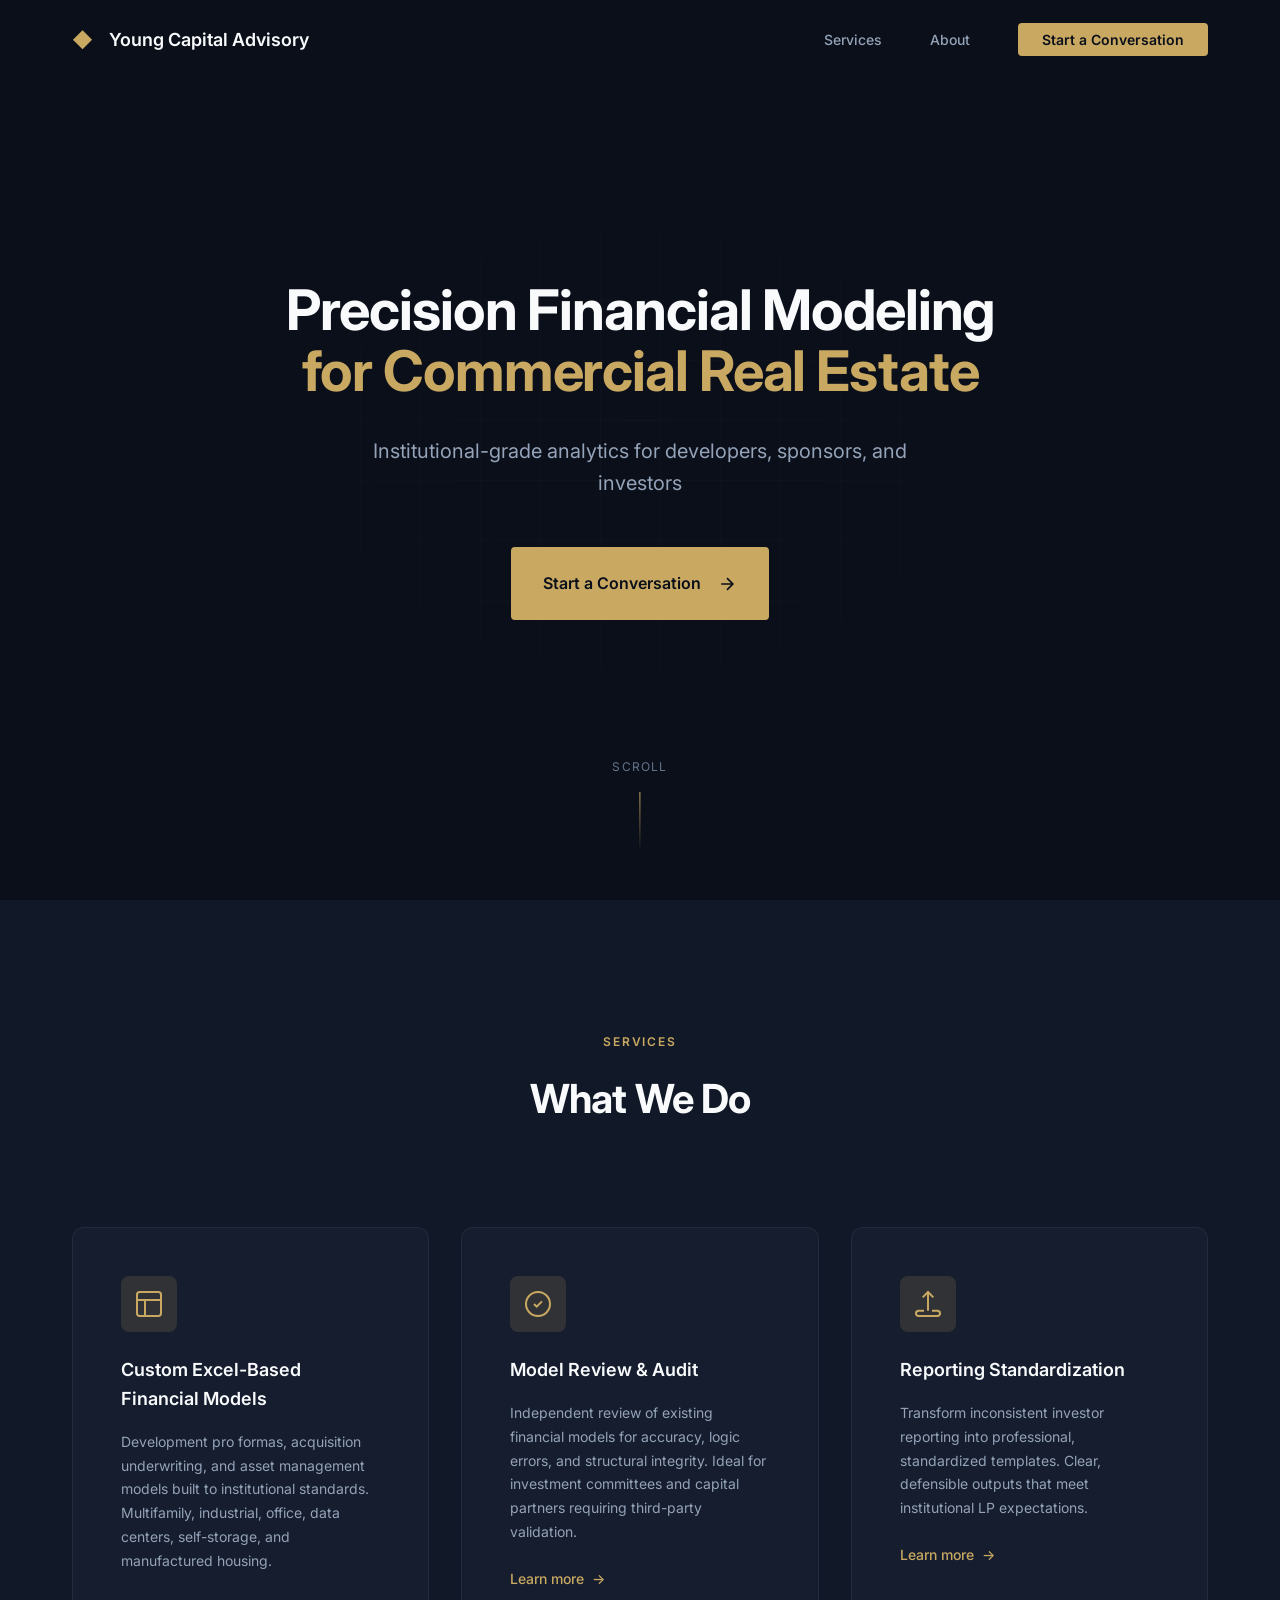
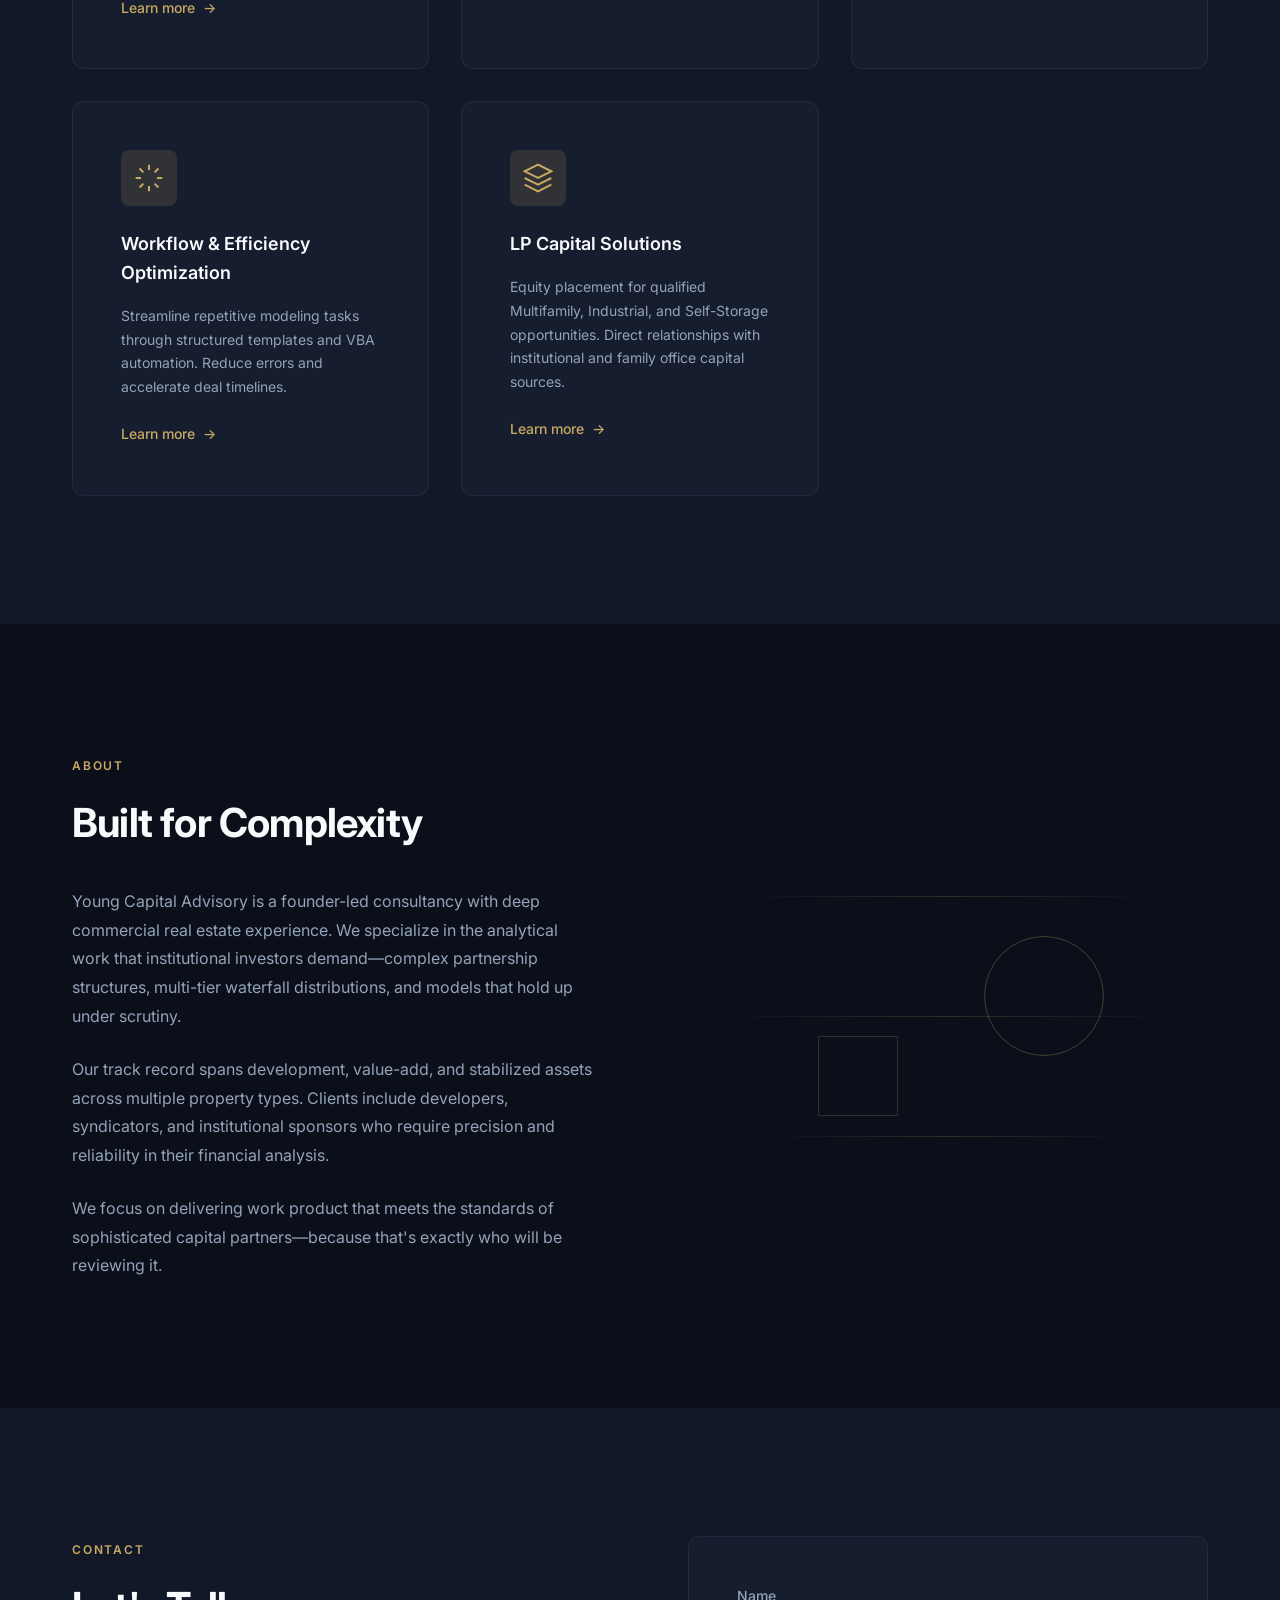
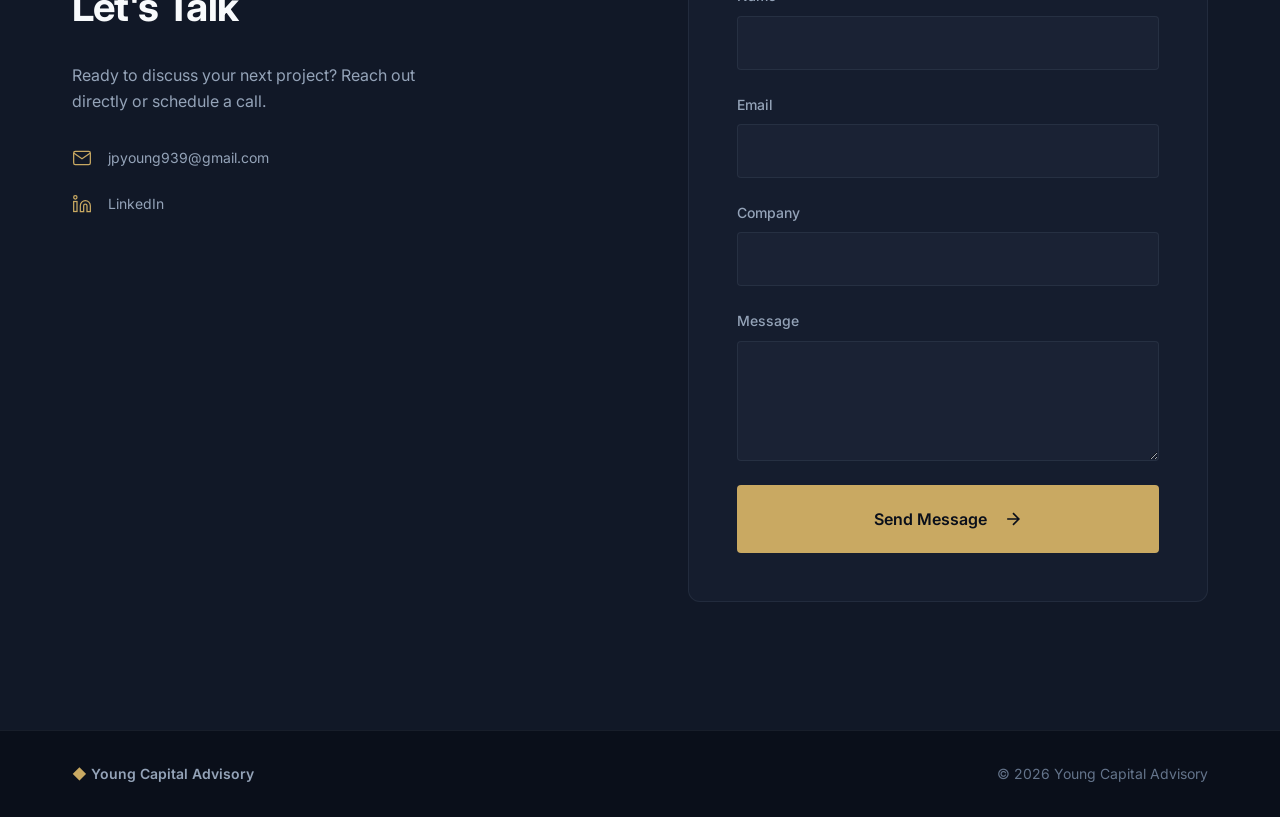
==== public/index.html @ 053e52e9 "Add clickable service modals with detailed content and diagrams - Make service cards clickable with " ====
<!DOCTYPE html>
<html lang="en">
<head>
    <meta charset="UTF-8">
    <meta name="viewport" content="width=device-width, initial-scale=1.0">
    <meta name="description" content="Young Capital Advisory provides institutional-grade financial modeling services for commercial real estate developers, sponsors, and investors.">
    <meta name="keywords" content="commercial real estate, financial modeling, CRE consulting, development pro forma, acquisition underwriting, waterfall modeling">
    <meta name="author" content="Young Capital Advisory">
    <meta name="robots" content="index, follow">

    <!-- Open Graph / Social Media -->
    <meta property="og:type" content="website">
    <meta property="og:url" content="https://young-capital-advisory.com/">
    <meta property="og:title" content="Young Capital Advisory | Precision Financial Modeling for Commercial Real Estate">
    <meta property="og:description" content="Institutional-grade analytics for developers, sponsors, and investors.">
    <meta property="og:image" content="https://young-capital-advisory.com/og-image.png">

    <!-- Twitter -->
    <meta name="twitter:card" content="summary_large_image">
    <meta name="twitter:title" content="Young Capital Advisory | Precision Financial Modeling for Commercial Real Estate">
    <meta name="twitter:description" content="Institutional-grade analytics for developers, sponsors, and investors.">

    <title>Young Capital Advisory | Precision Financial Modeling for Commercial Real Estate</title>

    <!-- Fonts -->
    <link rel="preconnect" href="https://fonts.googleapis.com">
    <link rel="preconnect" href="https://fonts.gstatic.com" crossorigin>
    <link href="https://fonts.googleapis.com/css2?family=Inter:wght@300;400;500;600;700&display=swap" rel="stylesheet">

    <!-- Favicon -->
    <link rel="icon" type="image/svg+xml" href="data:image/svg+xml,<svg xmlns='http://www.w3.org/2000/svg' viewBox='0 0 100 100'><text y='.9em' font-size='90'>◆</text></svg>">

    <link rel="stylesheet" href="css/styles.css">
</head>
<body>
    <!-- Navigation -->
    <nav class="nav" id="nav">
        <div class="nav-container">
            <a href="#" class="nav-logo">
                <span class="logo-icon">◆</span>
                <span class="logo-text">Young Capital Advisory</span>
            </a>
            <button class="nav-toggle" id="nav-toggle" aria-label="Toggle navigation">
                <span></span>
                <span></span>
                <span></span>
            </button>
            <ul class="nav-menu" id="nav-menu">
                <li><a href="#services" class="nav-link">Services</a></li>
                <li><a href="#about" class="nav-link">About</a></li>
                <li><a href="#contact" class="nav-link nav-cta">Start a Conversation</a></li>
            </ul>
        </div>
    </nav>

    <!-- Hero Section -->
    <header class="hero" id="hero">
        <div class="hero-bg">
            <div class="grid-pattern"></div>
        </div>
        <div class="hero-content">
            <h1 class="hero-title fade-in">
                Precision Financial Modeling<br>
                <span class="text-accent">for Commercial Real Estate</span>
            </h1>
            <p class="hero-subtitle fade-in fade-delay-1">
                Institutional-grade analytics for developers, sponsors, and investors
            </p>
            <a href="#contact" class="btn btn-primary fade-in fade-delay-2">
                Start a Conversation
                <svg class="btn-arrow" width="20" height="20" viewBox="0 0 24 24" fill="none" stroke="currentColor" stroke-width="2">
                    <path d="M5 12h14M12 5l7 7-7 7"/>
                </svg>
            </a>
        </div>
        <div class="hero-scroll">
            <span>Scroll</span>
            <div class="scroll-line"></div>
        </div>
    </header>

    <!-- Services Section -->
    <section class="services" id="services">
        <div class="container">
            <div class="section-header">
                <span class="section-label fade-in">Services</span>
                <h2 class="section-title fade-in">What We Do</h2>
            </div>
            <div class="services-grid">
                <!-- Service 1 -->
                <div class="service-card fade-in" data-modal="financial-models" role="button" tabindex="0">
                    <div class="service-icon">
                        <svg width="32" height="32" viewBox="0 0 24 24" fill="none" stroke="currentColor" stroke-width="1.5">
                            <rect x="3" y="3" width="18" height="18" rx="2"/>
                            <path d="M3 9h18"/>
                            <path d="M9 21V9"/>
                        </svg>
                    </div>
                    <h3 class="service-title">Custom Excel-Based Financial Models</h3>
                    <p class="service-desc">Development pro formas, acquisition underwriting, and asset management models built to institutional standards. Multifamily, industrial, office, data centers, self-storage, and manufactured housing.</p>
                    <span class="service-cta">Learn more <span class="arrow">→</span></span>
                </div>

                <!-- Service 2 -->
                <div class="service-card fade-in" data-modal="model-audit" role="button" tabindex="0">
                    <div class="service-icon">
                        <svg width="32" height="32" viewBox="0 0 24 24" fill="none" stroke="currentColor" stroke-width="1.5">
                            <path d="M9 12l2 2 4-4"/>
                            <path d="M21 12a9 9 0 11-18 0 9 9 0 0118 0z"/>
                        </svg>
                    </div>
                    <h3 class="service-title">Model Review & Audit</h3>
                    <p class="service-desc">Independent review of existing financial models for accuracy, logic errors, and structural integrity. Ideal for investment committees and capital partners requiring third-party validation.</p>
                    <span class="service-cta">Learn more <span class="arrow">→</span></span>
                </div>

                <!-- Service 3 -->
                <div class="service-card fade-in" data-modal="reporting" role="button" tabindex="0">
                    <div class="service-icon">
                        <svg width="32" height="32" viewBox="0 0 24 24" fill="none" stroke="currentColor" stroke-width="1.5">
                            <path d="M9 17H5a2 2 0 00-2 2v0a2 2 0 002 2h14a2 2 0 002-2v0a2 2 0 00-2-2h-4"/>
                            <path d="M12 17V3"/>
                            <path d="M8 7l4-4 4 4"/>
                        </svg>
                    </div>
                    <h3 class="service-title">Reporting Standardization</h3>
                    <p class="service-desc">Transform inconsistent investor reporting into professional, standardized templates. Clear, defensible outputs that meet institutional LP expectations.</p>
                    <span class="service-cta">Learn more <span class="arrow">→</span></span>
                </div>

                <!-- Service 4 -->
                <div class="service-card fade-in" data-modal="workflow" role="button" tabindex="0">
                    <div class="service-icon">
                        <svg width="32" height="32" viewBox="0 0 24 24" fill="none" stroke="currentColor" stroke-width="1.5">
                            <path d="M12 2v4"/>
                            <path d="M12 18v4"/>
                            <path d="M4.93 4.93l2.83 2.83"/>
                            <path d="M16.24 16.24l2.83 2.83"/>
                            <path d="M2 12h4"/>
                            <path d="M18 12h4"/>
                            <path d="M4.93 19.07l2.83-2.83"/>
                            <path d="M16.24 7.76l2.83-2.83"/>
                        </svg>
                    </div>
                    <h3 class="service-title">Workflow & Efficiency Optimization</h3>
                    <p class="service-desc">Streamline repetitive modeling tasks through structured templates and VBA automation. Reduce errors and accelerate deal timelines.</p>
                    <span class="service-cta">Learn more <span class="arrow">→</span></span>
                </div>

                <!-- Service 5 -->
                <div class="service-card fade-in" data-modal="capital" role="button" tabindex="0">
                    <div class="service-icon">
                        <svg width="32" height="32" viewBox="0 0 24 24" fill="none" stroke="currentColor" stroke-width="1.5">
                            <path d="M12 2L2 7l10 5 10-5-10-5z"/>
                            <path d="M2 17l10 5 10-5"/>
                            <path d="M2 12l10 5 10-5"/>
                        </svg>
                    </div>
                    <h3 class="service-title">LP Capital Solutions</h3>
                    <p class="service-desc">Equity placement for qualified Multifamily, Industrial, and Self-Storage opportunities. Direct relationships with institutional and family office capital sources.</p>
                    <span class="service-cta">Learn more <span class="arrow">→</span></span>
                </div>
            </div>
        </div>
    </section>

    <!-- About Section -->
    <section class="about" id="about">
        <div class="container">
            <div class="about-grid">
                <div class="about-content">
                    <span class="section-label fade-in">About</span>
                    <h2 class="section-title fade-in">Built for Complexity</h2>
                    <div class="about-text fade-in">
                        <p>Young Capital Advisory is a founder-led consultancy with deep commercial real estate experience. We specialize in the analytical work that institutional investors demand—complex partnership structures, multi-tier waterfall distributions, and models that hold up under scrutiny.</p>
                        <p>Our track record spans development, value-add, and stabilized assets across multiple property types. Clients include developers, syndicators, and institutional sponsors who require precision and reliability in their financial analysis.</p>
                        <p>We focus on delivering work product that meets the standards of sophisticated capital partners—because that's exactly who will be reviewing it.</p>
                    </div>
                </div>
                <div class="about-visual fade-in">
                    <div class="geometric-pattern">
                        <div class="geo-line"></div>
                        <div class="geo-line"></div>
                        <div class="geo-line"></div>
                        <div class="geo-circle"></div>
                        <div class="geo-square"></div>
                    </div>
                </div>
            </div>
        </div>
    </section>

    <!-- Contact Section -->
    <section class="contact" id="contact">
        <div class="container">
            <div class="contact-grid">
                <div class="contact-info">
                    <span class="section-label fade-in">Contact</span>
                    <h2 class="section-title fade-in">Let's Talk</h2>
                    <p class="contact-text fade-in">Ready to discuss your next project? Reach out directly or schedule a call.</p>
                    <div class="contact-details fade-in">
                        <a href="mailto:jpyoung939@gmail.com" class="contact-link">
                            <svg width="20" height="20" viewBox="0 0 24 24" fill="none" stroke="currentColor" stroke-width="1.5">
                                <rect x="2" y="4" width="20" height="16" rx="2"/>
                                <path d="M22 6l-10 7L2 6"/>
                            </svg>
                            jpyoung939@gmail.com
                        </a>
                        <a href="https://www.linkedin.com/in/john-paul-young-265390142" target="_blank" rel="noopener noreferrer" class="contact-link">
                            <svg width="20" height="20" viewBox="0 0 24 24" fill="none" stroke="currentColor" stroke-width="1.5">
                                <path d="M16 8a6 6 0 016 6v7h-4v-7a2 2 0 00-2-2 2 2 0 00-2 2v7h-4v-7a6 6 0 016-6z"/>
                                <rect x="2" y="9" width="4" height="12"/>
                                <circle cx="4" cy="4" r="2"/>
                            </svg>
                            LinkedIn
                        </a>
                    </div>
                </div>
                <div class="contact-form-wrapper fade-in">
                    <form class="contact-form" id="contact-form">
                        <div class="form-group">
                            <label for="name" class="form-label">Name</label>
                            <input type="text" id="name" name="name" class="form-input" required>
                        </div>
                        <div class="form-group">
                            <label for="email" class="form-label">Email</label>
                            <input type="email" id="email" name="email" class="form-input" required>
                        </div>
                        <div class="form-group">
                            <label for="company" class="form-label">Company</label>
                            <input type="text" id="company" name="company" class="form-input">
                        </div>
                        <div class="form-group">
                            <label for="message" class="form-label">Message</label>
                            <textarea id="message" name="message" class="form-input form-textarea" rows="4" required></textarea>
                        </div>
                        <button type="submit" class="btn btn-primary btn-full">
                            Send Message
                            <svg class="btn-arrow" width="20" height="20" viewBox="0 0 24 24" fill="none" stroke="currentColor" stroke-width="2">
                                <path d="M5 12h14M12 5l7 7-7 7"/>
                            </svg>
                        </button>
                    </form>
                </div>
            </div>
        </div>
    </section>

    <!-- Footer -->
    <footer class="footer">
        <div class="container">
            <div class="footer-content">
                <span class="footer-logo">◆ Young Capital Advisory</span>
                <span class="footer-copy">© 2026 Young Capital Advisory</span>
            </div>
        </div>
    </footer>

    <!-- Service Modals -->
    <div class="modal-overlay" id="modal-overlay">
        <!-- Financial Models Modal -->
        <div class="modal" id="modal-financial-models">
            <button class="modal-close" aria-label="Close modal">
                <svg width="24" height="24" viewBox="0 0 24 24" fill="none" stroke="currentColor" stroke-width="2">
                    <path d="M18 6L6 18M6 6l12 12"/>
                </svg>
            </button>
            <div class="modal-content">
                <div class="modal-header">
                    <div class="modal-icon">
                        <svg width="40" height="40" viewBox="0 0 24 24" fill="none" stroke="currentColor" stroke-width="1.5">
                            <rect x="3" y="3" width="18" height="18" rx="2"/>
                            <path d="M3 9h18"/>
                            <path d="M9 21V9"/>
                        </svg>
                    </div>
                    <h2 class="modal-title">Custom Excel-Based Financial Models</h2>
                </div>
                <div class="modal-body">
                    <p class="modal-intro">We build institutional-quality financial models tailored to your specific deal structure, asset type, and investor requirements. Every model is designed for clarity, auditability, and real-world usability.</p>

                    <div class="modal-diagram">
                        <svg viewBox="0 0 600 280" class="diagram-svg">
                            <!-- Model Structure Diagram -->
                            <defs>
                                <linearGradient id="goldGrad" x1="0%" y1="0%" x2="100%" y2="0%">
                                    <stop offset="0%" style="stop-color:#c9a962;stop-opacity:0.8"/>
                                    <stop offset="100%" style="stop-color:#dbb978;stop-opacity:0.8"/>
                                </linearGradient>
                            </defs>
                            <!-- Inputs Section -->
                            <rect x="20" y="20" width="160" height="240" rx="8" fill="rgba(201,169,98,0.1)" stroke="#c9a962" stroke-width="1"/>
                            <text x="100" y="50" text-anchor="middle" fill="#c9a962" font-size="14" font-weight="600">INPUTS</text>
                            <text x="100" y="80" text-anchor="middle" fill="#94a3b8" font-size="11">Acquisition Price</text>
                            <text x="100" y="100" text-anchor="middle" fill="#94a3b8" font-size="11">Rent Roll</text>
                            <text x="100" y="120" text-anchor="middle" fill="#94a3b8" font-size="11">Operating Expenses</text>
                            <text x="100" y="140" text-anchor="middle" fill="#94a3b8" font-size="11">Financing Terms</text>
                            <text x="100" y="160" text-anchor="middle" fill="#94a3b8" font-size="11">Growth Assumptions</text>
                            <text x="100" y="180" text-anchor="middle" fill="#94a3b8" font-size="11">Capital Expenditures</text>
                            <text x="100" y="200" text-anchor="middle" fill="#94a3b8" font-size="11">Hold Period</text>
                            <text x="100" y="220" text-anchor="middle" fill="#94a3b8" font-size="11">Exit Cap Rate</text>

                            <!-- Arrow 1 -->
                            <path d="M190 140 L210 140" stroke="#c9a962" stroke-width="2" fill="none"/>
                            <polygon points="210,136 220,140 210,144" fill="#c9a962"/>

                            <!-- Analysis Engine -->
                            <rect x="220" y="60" width="160" height="160" rx="8" fill="rgba(201,169,98,0.15)" stroke="#c9a962" stroke-width="2"/>
                            <text x="300" y="95" text-anchor="middle" fill="#c9a962" font-size="14" font-weight="600">ANALYSIS</text>
                            <text x="300" y="125" text-anchor="middle" fill="#94a3b8" font-size="11">Cash Flow Projections</text>
                            <text x="300" y="145" text-anchor="middle" fill="#94a3b8" font-size="11">Debt Service Coverage</text>
                            <text x="300" y="165" text-anchor="middle" fill="#94a3b8" font-size="11">Waterfall Distribution</text>
                            <text x="300" y="185" text-anchor="middle" fill="#94a3b8" font-size="11">Sensitivity Analysis</text>

                            <!-- Arrow 2 -->
                            <path d="M390 140 L410 140" stroke="#c9a962" stroke-width="2" fill="none"/>
                            <polygon points="410,136 420,140 410,144" fill="#c9a962"/>

                            <!-- Outputs Section -->
                            <rect x="420" y="20" width="160" height="240" rx="8" fill="rgba(201,169,98,0.1)" stroke="#c9a962" stroke-width="1"/>
                            <text x="500" y="50" text-anchor="middle" fill="#c9a962" font-size="14" font-weight="600">OUTPUTS</text>
                            <text x="500" y="80" text-anchor="middle" fill="#94a3b8" font-size="11">Investor Returns (IRR)</text>
                            <text x="500" y="100" text-anchor="middle" fill="#94a3b8" font-size="11">Equity Multiple</text>
                            <text x="500" y="120" text-anchor="middle" fill="#94a3b8" font-size="11">Cash-on-Cash</text>
                            <text x="500" y="140" text-anchor="middle" fill="#94a3b8" font-size="11">GP Promote Schedule</text>
                            <text x="500" y="160" text-anchor="middle" fill="#94a3b8" font-size="11">LP Distributions</text>
                            <text x="500" y="180" text-anchor="middle" fill="#94a3b8" font-size="11">Exit Proceeds</text>
                            <text x="500" y="200" text-anchor="middle" fill="#94a3b8" font-size="11">Key Metrics Dashboard</text>
                            <text x="500" y="220" text-anchor="middle" fill="#94a3b8" font-size="11">Investor Reports</text>
                        </svg>
                    </div>

                    <h3 class="modal-subtitle">Asset Types We Model</h3>
                    <ul class="modal-list">
                        <li>Multifamily (garden, mid-rise, high-rise)</li>
                        <li>Industrial & Logistics</li>
                        <li>Office (traditional & flex)</li>
                        <li>Data Centers</li>
                        <li>Self-Storage</li>
                        <li>Manufactured Housing Communities</li>
                    </ul>

                    <h3 class="modal-subtitle">Model Types</h3>
                    <div class="modal-features">
                        <div class="feature-item">
                            <span class="feature-label">Development Pro Forma</span>
                            <span class="feature-desc">Ground-up construction with draw schedules, cost tracking, and lease-up projections</span>
                        </div>
                        <div class="feature-item">
                            <span class="feature-label">Acquisition Underwriting</span>
                            <span class="feature-desc">Value-add and stabilized acquisitions with detailed renovation budgets and return scenarios</span>
                        </div>
                        <div class="feature-item">
                            <span class="feature-label">Asset Management</span>
                            <span class="feature-desc">Ongoing portfolio tracking with actual vs. budget variance analysis</span>
                        </div>
                        <div class="feature-item">
                            <span class="feature-label">Fund Models</span>
                            <span class="feature-desc">Multi-asset fund structures with capital call schedules and aggregated returns</span>
                        </div>
                    </div>
                </div>
            </div>
        </div>

        <!-- Model Audit Modal -->
        <div class="modal" id="modal-model-audit">
            <button class="modal-close" aria-label="Close modal">
                <svg width="24" height="24" viewBox="0 0 24 24" fill="none" stroke="currentColor" stroke-width="2">
                    <path d="M18 6L6 18M6 6l12 12"/>
                </svg>
            </button>
            <div class="modal-content">
                <div class="modal-header">
                    <div class="modal-icon">
                        <svg width="40" height="40" viewBox="0 0 24 24" fill="none" stroke="currentColor" stroke-width="1.5">
                            <path d="M9 12l2 2 4-4"/>
                            <path d="M21 12a9 9 0 11-18 0 9 9 0 0118 0z"/>
                        </svg>
                    </div>
                    <h2 class="modal-title">Model Review & Audit</h2>
                </div>
                <div class="modal-body">
                    <p class="modal-intro">Independent third-party validation of financial models for investment committees, capital partners, and due diligence processes. We identify errors before they become costly mistakes.</p>

                    <div class="modal-diagram">
                        <svg viewBox="0 0 600 200" class="diagram-svg">
                            <!-- Audit Process Flow -->
                            <rect x="20" y="70" width="100" height="60" rx="6" fill="rgba(201,169,98,0.15)" stroke="#c9a962"/>
                            <text x="70" y="95" text-anchor="middle" fill="#c9a962" font-size="11" font-weight="600">RECEIVE</text>
                            <text x="70" y="112" text-anchor="middle" fill="#94a3b8" font-size="10">Model Files</text>

                            <path d="M130 100 L155 100" stroke="#c9a962" stroke-width="2"/>
                            <polygon points="155,96 165,100 155,104" fill="#c9a962"/>

                            <rect x="170" y="70" width="100" height="60" rx="6" fill="rgba(201,169,98,0.15)" stroke="#c9a962"/>
                            <text x="220" y="95" text-anchor="middle" fill="#c9a962" font-size="11" font-weight="600">ANALYZE</text>
                            <text x="220" y="112" text-anchor="middle" fill="#94a3b8" font-size="10">Structure & Logic</text>

                            <path d="M280 100 L305 100" stroke="#c9a962" stroke-width="2"/>
                            <polygon points="305,96 315,100 305,104" fill="#c9a962"/>

                            <rect x="320" y="70" width="100" height="60" rx="6" fill="rgba(201,169,98,0.15)" stroke="#c9a962"/>
                            <text x="370" y="95" text-anchor="middle" fill="#c9a962" font-size="11" font-weight="600">TEST</text>
                            <text x="370" y="112" text-anchor="middle" fill="#94a3b8" font-size="10">Formulas & Calcs</text>

                            <path d="M430 100 L455 100" stroke="#c9a962" stroke-width="2"/>
                            <polygon points="455,96 465,100 455,104" fill="#c9a962"/>

                            <rect x="470" y="70" width="110" height="60" rx="6" fill="rgba(201,169,98,0.2)" stroke="#c9a962" stroke-width="2"/>
                            <text x="525" y="95" text-anchor="middle" fill="#c9a962" font-size="11" font-weight="600">DELIVER</text>
                            <text x="525" y="112" text-anchor="middle" fill="#94a3b8" font-size="10">Audit Report</text>

                            <!-- Check marks below -->
                            <g transform="translate(70, 155)">
                                <circle cx="0" cy="0" r="12" fill="rgba(34,197,94,0.2)" stroke="#22c55e"/>
                                <path d="M-5 0 L-2 3 L5 -4" stroke="#22c55e" stroke-width="2" fill="none"/>
                            </g>
                            <text x="70" y="185" text-anchor="middle" fill="#94a3b8" font-size="9">Scoping</text>

                            <g transform="translate(220, 155)">
                                <circle cx="0" cy="0" r="12" fill="rgba(34,197,94,0.2)" stroke="#22c55e"/>
                                <path d="M-5 0 L-2 3 L5 -4" stroke="#22c55e" stroke-width="2" fill="none"/>
                            </g>
                            <text x="220" y="185" text-anchor="middle" fill="#94a3b8" font-size="9">Review</text>

                            <g transform="translate(370, 155)">
                                <circle cx="0" cy="0" r="12" fill="rgba(34,197,94,0.2)" stroke="#22c55e"/>
                                <path d="M-5 0 L-2 3 L5 -4" stroke="#22c55e" stroke-width="2" fill="none"/>
                            </g>
                            <text x="370" y="185" text-anchor="middle" fill="#94a3b8" font-size="9">Validation</text>

                            <g transform="translate(525, 155)">
                                <circle cx="0" cy="0" r="12" fill="rgba(34,197,94,0.2)" stroke="#22c55e"/>
                                <path d="M-5 0 L-2 3 L5 -4" stroke="#22c55e" stroke-width="2" fill="none"/>
                            </g>
                            <text x="525" y="185" text-anchor="middle" fill="#94a3b8" font-size="9">Sign-off</text>
                        </svg>
                    </div>

                    <h3 class="modal-subtitle">What We Check</h3>
                    <ul class="modal-list">
                        <li>Formula accuracy and circular reference detection</li>
                        <li>Cash flow timing and discounting methodology</li>
                        <li>Waterfall logic and promote calculations</li>
                        <li>Debt sizing and covenant compliance</li>
                        <li>Tax calculations and depreciation schedules</li>
                        <li>Sensitivity and scenario consistency</li>
                    </ul>

                    <h3 class="modal-subtitle">Deliverables</h3>
                    <div class="modal-features">
                        <div class="feature-item">
                            <span class="feature-label">Audit Report</span>
                            <span class="feature-desc">Detailed findings document with severity ratings and recommended fixes</span>
                        </div>
                        <div class="feature-item">
                            <span class="feature-label">Error Log</span>
                            <span class="feature-desc">Itemized list of issues with cell references and correction guidance</span>
                        </div>
                        <div class="feature-item">
                            <span class="feature-label">Sign-off Letter</span>
                            <span class="feature-desc">Professional attestation suitable for investment committee presentation</span>
                        </div>
                    </div>
                </div>
            </div>
        </div>

        <!-- Reporting Modal -->
        <div class="modal" id="modal-reporting">
            <button class="modal-close" aria-label="Close modal">
                <svg width="24" height="24" viewBox="0 0 24 24" fill="none" stroke="currentColor" stroke-width="2">
                    <path d="M18 6L6 18M6 6l12 12"/>
                </svg>
            </button>
            <div class="modal-content">
                <div class="modal-header">
                    <div class="modal-icon">
                        <svg width="40" height="40" viewBox="0 0 24 24" fill="none" stroke="currentColor" stroke-width="1.5">
                            <path d="M9 17H5a2 2 0 00-2 2v0a2 2 0 002 2h14a2 2 0 002-2v0a2 2 0 00-2-2h-4"/>
                            <path d="M12 17V3"/>
                            <path d="M8 7l4-4 4 4"/>
                        </svg>
                    </div>
                    <h2 class="modal-title">Reporting Standardization</h2>
                </div>
                <div class="modal-body">
                    <p class="modal-intro">Transform inconsistent, ad-hoc investor communications into professional reporting packages that meet institutional LP expectations and build long-term credibility.</p>

                    <div class="modal-diagram">
                        <svg viewBox="0 0 600 220" class="diagram-svg">
                            <!-- Before/After comparison -->
                            <!-- Before -->
                            <rect x="20" y="20" width="250" height="180" rx="8" fill="rgba(239,68,68,0.08)" stroke="rgba(239,68,68,0.3)"/>
                            <text x="145" y="50" text-anchor="middle" fill="#ef4444" font-size="13" font-weight="600">BEFORE</text>
                            <line x1="40" y1="70" x2="250" y2="70" stroke="rgba(239,68,68,0.2)"/>
                            <text x="145" y="95" text-anchor="middle" fill="#94a3b8" font-size="11">Inconsistent formats</text>
                            <text x="145" y="115" text-anchor="middle" fill="#94a3b8" font-size="11">Missing metrics</text>
                            <text x="145" y="135" text-anchor="middle" fill="#94a3b8" font-size="11">Manual data entry</text>
                            <text x="145" y="155" text-anchor="middle" fill="#94a3b8" font-size="11">Delayed delivery</text>
                            <text x="145" y="175" text-anchor="middle" fill="#94a3b8" font-size="11">LP confusion</text>

                            <!-- Arrow -->
                            <path d="M285 110 L315 110" stroke="#c9a962" stroke-width="3"/>
                            <polygon points="315,104 330,110 315,116" fill="#c9a962"/>

                            <!-- After -->
                            <rect x="330" y="20" width="250" height="180" rx="8" fill="rgba(34,197,94,0.08)" stroke="rgba(34,197,94,0.3)"/>
                            <text x="455" y="50" text-anchor="middle" fill="#22c55e" font-size="13" font-weight="600">AFTER</text>
                            <line x1="350" y1="70" x2="560" y2="70" stroke="rgba(34,197,94,0.2)"/>
                            <text x="455" y="95" text-anchor="middle" fill="#94a3b8" font-size="11">Branded templates</text>
                            <text x="455" y="115" text-anchor="middle" fill="#94a3b8" font-size="11">Complete KPI dashboards</text>
                            <text x="455" y="135" text-anchor="middle" fill="#94a3b8" font-size="11">Automated data flows</text>
                            <text x="455" y="155" text-anchor="middle" fill="#94a3b8" font-size="11">On-time every quarter</text>
                            <text x="455" y="175" text-anchor="middle" fill="#94a3b8" font-size="11">Institutional credibility</text>
                        </svg>
                    </div>

                    <h3 class="modal-subtitle">Report Types</h3>
                    <div class="modal-features">
                        <div class="feature-item">
                            <span class="feature-label">Quarterly Investor Updates</span>
                            <span class="feature-desc">Property performance, capital account statements, and market commentary</span>
                        </div>
                        <div class="feature-item">
                            <span class="feature-label">Distribution Notices</span>
                            <span class="feature-desc">Waterfall calculations with supporting documentation</span>
                        </div>
                        <div class="feature-item">
                            <span class="feature-label">Annual Reports</span>
                            <span class="feature-desc">Comprehensive year-end packages with audited financials integration</span>
                        </div>
                        <div class="feature-item">
                            <span class="feature-label">Capital Call Memos</span>
                            <span class="feature-desc">Clear documentation of funding requirements and use of proceeds</span>
                        </div>
                    </div>
                </div>
            </div>
        </div>

        <!-- Workflow Modal -->
        <div class="modal" id="modal-workflow">
            <button class="modal-close" aria-label="Close modal">
                <svg width="24" height="24" viewBox="0 0 24 24" fill="none" stroke="currentColor" stroke-width="2">
                    <path d="M18 6L6 18M6 6l12 12"/>
                </svg>
            </button>
            <div class="modal-content">
                <div class="modal-header">
                    <div class="modal-icon">
                        <svg width="40" height="40" viewBox="0 0 24 24" fill="none" stroke="currentColor" stroke-width="1.5">
                            <path d="M12 2v4"/>
                            <path d="M12 18v4"/>
                            <path d="M4.93 4.93l2.83 2.83"/>
                            <path d="M16.24 16.24l2.83 2.83"/>
                            <path d="M2 12h4"/>
                            <path d="M18 12h4"/>
                            <path d="M4.93 19.07l2.83-2.83"/>
                            <path d="M16.24 7.76l2.83-2.83"/>
                        </svg>
                    </div>
                    <h2 class="modal-title">Workflow & Efficiency Optimization</h2>
                </div>
                <div class="modal-body">
                    <p class="modal-intro">Eliminate repetitive manual work through structured templates and custom VBA automation. Reduce errors, accelerate timelines, and free your team to focus on analysis rather than data entry.</p>

                    <div class="modal-diagram">
                        <svg viewBox="0 0 600 200" class="diagram-svg">
                            <!-- Time savings visualization -->
                            <text x="300" y="30" text-anchor="middle" fill="#c9a962" font-size="14" font-weight="600">TIME SAVINGS EXAMPLE</text>

                            <!-- Manual bar -->
                            <text x="80" y="75" text-anchor="end" fill="#94a3b8" font-size="12">Manual Process</text>
                            <rect x="100" y="60" width="400" height="30" rx="4" fill="rgba(239,68,68,0.2)" stroke="rgba(239,68,68,0.4)"/>
                            <text x="300" y="80" text-anchor="middle" fill="#ef4444" font-size="11">8+ hours per deal</text>

                            <!-- Automated bar -->
                            <text x="80" y="135" text-anchor="end" fill="#94a3b8" font-size="12">Automated</text>
                            <rect x="100" y="120" width="100" height="30" rx="4" fill="rgba(34,197,94,0.2)" stroke="rgba(34,197,94,0.4)"/>
                            <text x="150" y="140" text-anchor="middle" fill="#22c55e" font-size="11">2 hours</text>

                            <!-- Savings callout -->
                            <rect x="420" y="110" width="160" height="50" rx="8" fill="rgba(201,169,98,0.15)" stroke="#c9a962"/>
                            <text x="500" y="135" text-anchor="middle" fill="#c9a962" font-size="16" font-weight="700">75% Time Saved</text>
                            <text x="500" y="152" text-anchor="middle" fill="#94a3b8" font-size="10">Per underwriting cycle</text>

                            <!-- Arrow -->
                            <path d="M210 135 L400 135" stroke="#c9a962" stroke-width="1" stroke-dasharray="5,5"/>
                            <polygon points="400,131 415,135 400,139" fill="#c9a962"/>
                        </svg>
                    </div>

                    <h3 class="modal-subtitle">Automation Solutions</h3>
                    <div class="modal-features">
                        <div class="feature-item">
                            <span class="feature-label">Data Import Macros</span>
                            <span class="feature-desc">Pull rent rolls, T-12s, and market data directly into your models</span>
                        </div>
                        <div class="feature-item">
                            <span class="feature-label">Report Generation</span>
                            <span class="feature-desc">One-click creation of investor-ready PDFs and presentations</span>
                        </div>
                        <div class="feature-item">
                            <span class="feature-label">Sensitivity Runners</span>
                            <span class="feature-desc">Automated scenario analysis across multiple variables</span>
                        </div>
                        <div class="feature-item">
                            <span class="feature-label">Data Validation</span>
                            <span class="feature-desc">Built-in error checking and input quality controls</span>
                        </div>
                    </div>

                    <h3 class="modal-subtitle">Template Library</h3>
                    <ul class="modal-list">
                        <li>Standardized underwriting templates by asset class</li>
                        <li>Due diligence checklists and trackers</li>
                        <li>Investment committee memo formats</li>
                        <li>Portfolio dashboards and KPI trackers</li>
                    </ul>
                </div>
            </div>
        </div>

        <!-- Capital Solutions Modal -->
        <div class="modal" id="modal-capital">
            <button class="modal-close" aria-label="Close modal">
                <svg width="24" height="24" viewBox="0 0 24 24" fill="none" stroke="currentColor" stroke-width="2">
                    <path d="M18 6L6 18M6 6l12 12"/>
                </svg>
            </button>
            <div class="modal-content">
                <div class="modal-header">
                    <div class="modal-icon">
                        <svg width="40" height="40" viewBox="0 0 24 24" fill="none" stroke="currentColor" stroke-width="1.5">
                            <path d="M12 2L2 7l10 5 10-5-10-5z"/>
                            <path d="M2 17l10 5 10-5"/>
                            <path d="M2 12l10 5 10-5"/>
                        </svg>
                    </div>
                    <h2 class="modal-title">LP Capital Solutions</h2>
                </div>
                <div class="modal-body">
                    <p class="modal-intro">Equity placement services for qualified sponsors with institutional-quality opportunities. We connect developers and operators with family offices and institutional capital sources seeking direct CRE exposure.</p>

                    <div class="modal-diagram">
                        <svg viewBox="0 0 600 220" class="diagram-svg">
                            <!-- Capital flow diagram -->
                            <!-- LP Side -->
                            <rect x="20" y="60" width="140" height="100" rx="8" fill="rgba(201,169,98,0.1)" stroke="#c9a962"/>
                            <text x="90" y="95" text-anchor="middle" fill="#c9a962" font-size="12" font-weight="600">LP CAPITAL</text>
                            <text x="90" y="115" text-anchor="middle" fill="#94a3b8" font-size="10">Family Offices</text>
                            <text x="90" y="130" text-anchor="middle" fill="#94a3b8" font-size="10">Institutions</text>
                            <text x="90" y="145" text-anchor="middle" fill="#94a3b8" font-size="10">HNW Investors</text>

                            <!-- Arrow to YCA -->
                            <path d="M170 110 L220 110" stroke="#c9a962" stroke-width="2"/>
                            <polygon points="220,106 230,110 220,114" fill="#c9a962"/>

                            <!-- YCA in middle -->
                            <rect x="230" y="40" width="140" height="140" rx="8" fill="rgba(201,169,98,0.2)" stroke="#c9a962" stroke-width="2"/>
                            <text x="300" y="80" text-anchor="middle" fill="#c9a962" font-size="11" font-weight="600">YOUNG CAPITAL</text>
                            <text x="300" y="95" text-anchor="middle" fill="#c9a962" font-size="11" font-weight="600">ADVISORY</text>
                            <line x1="250" y1="105" x2="350" y2="105" stroke="rgba(201,169,98,0.3)"/>
                            <text x="300" y="125" text-anchor="middle" fill="#94a3b8" font-size="10">Deal Sourcing</text>
                            <text x="300" y="140" text-anchor="middle" fill="#94a3b8" font-size="10">Due Diligence</text>
                            <text x="300" y="155" text-anchor="middle" fill="#94a3b8" font-size="10">Structuring</text>
                            <text x="300" y="170" text-anchor="middle" fill="#94a3b8" font-size="10">Placement</text>

                            <!-- Arrow to Sponsors -->
                            <path d="M380 110 L430 110" stroke="#c9a962" stroke-width="2"/>
                            <polygon points="430,106 440,110 430,114" fill="#c9a962"/>

                            <!-- Sponsor Side -->
                            <rect x="440" y="60" width="140" height="100" rx="8" fill="rgba(201,169,98,0.1)" stroke="#c9a962"/>
                            <text x="510" y="95" text-anchor="middle" fill="#c9a962" font-size="12" font-weight="600">SPONSORS</text>
                            <text x="510" y="115" text-anchor="middle" fill="#94a3b8" font-size="10">Developers</text>
                            <text x="510" y="130" text-anchor="middle" fill="#94a3b8" font-size="10">Operators</text>
                            <text x="510" y="145" text-anchor="middle" fill="#94a3b8" font-size="10">Syndicators</text>
                        </svg>
                    </div>

                    <h3 class="modal-subtitle">Target Asset Classes</h3>
                    <ul class="modal-list">
                        <li>Multifamily — Value-add and ground-up development</li>
                        <li>Industrial — Last-mile logistics and warehouse</li>
                        <li>Self-Storage — Acquisitions and conversions</li>
                    </ul>

                    <h3 class="modal-subtitle">Equity Check Sizes</h3>
                    <div class="modal-features">
                        <div class="feature-item">
                            <span class="feature-label">$2M - $15M</span>
                            <span class="feature-desc">Single-asset transactions with experienced sponsors</span>
                        </div>
                        <div class="feature-item">
                            <span class="feature-label">$15M - $50M+</span>
                            <span class="feature-desc">Portfolio and programmatic JV opportunities</span>
                        </div>
                    </div>

                    <h3 class="modal-subtitle">What We Look For</h3>
                    <ul class="modal-list">
                        <li>Sponsors with verifiable track records</li>
                        <li>Institutional-quality underwriting and documentation</li>
                        <li>Clear value creation thesis</li>
                        <li>Aligned GP/LP structures</li>
                    </ul>
                </div>
            </div>
        </div>
    </div>

    <script src="js/script.js"></script>
</body>
</html>
---- public/css/styles.css ----
/* ==========================================================================
   Young Capital Advisory - Styles
   ========================================================================== */

/* CSS Custom Properties */
:root {
    /* Colors */
    --color-bg-primary: #0a0f1a;
    --color-bg-secondary: #111827;
    --color-bg-tertiary: #1a2234;
    --color-bg-card: rgba(26, 34, 52, 0.6);

    --color-text-primary: #f8fafc;
    --color-text-secondary: #94a3b8;
    --color-text-muted: #64748b;

    --color-accent: #c9a962;
    --color-accent-hover: #dbb978;
    --color-accent-muted: rgba(201, 169, 98, 0.15);

    --color-border: rgba(148, 163, 184, 0.1);
    --color-border-light: rgba(148, 163, 184, 0.05);

    /* Typography */
    --font-family: 'Inter', -apple-system, BlinkMacSystemFont, 'Segoe UI', Roboto, sans-serif;
    --font-size-xs: 0.75rem;
    --font-size-sm: 0.875rem;
    --font-size-base: 1rem;
    --font-size-lg: 1.125rem;
    --font-size-xl: 1.25rem;
    --font-size-2xl: 1.5rem;
    --font-size-3xl: 2rem;
    --font-size-4xl: 2.5rem;
    --font-size-5xl: 3.5rem;

    /* Spacing */
    --spacing-xs: 0.5rem;
    --spacing-sm: 1rem;
    --spacing-md: 1.5rem;
    --spacing-lg: 2rem;
    --spacing-xl: 3rem;
    --spacing-2xl: 4rem;
    --spacing-3xl: 6rem;
    --spacing-4xl: 8rem;

    /* Layout */
    --container-max: 1200px;
    --nav-height: 80px;

    /* Transitions */
    --transition-fast: 150ms ease;
    --transition-base: 300ms ease;
    --transition-slow: 500ms ease;

    /* Border Radius */
    --radius-sm: 4px;
    --radius-md: 8px;
    --radius-lg: 12px;
}

/* ==========================================================================
   Reset & Base
   ========================================================================== */

*, *::before, *::after {
    box-sizing: border-box;
    margin: 0;
    padding: 0;
}

html {
    scroll-behavior: smooth;
    font-size: 16px;
}

body {
    font-family: var(--font-family);
    font-size: var(--font-size-base);
    line-height: 1.6;
    color: var(--color-text-primary);
    background-color: var(--color-bg-primary);
    -webkit-font-smoothing: antialiased;
    -moz-osx-font-smoothing: grayscale;
    overflow-x: hidden;
}

a {
    color: inherit;
    text-decoration: none;
    transition: color var(--transition-fast);
}

img {
    max-width: 100%;
    height: auto;
    display: block;
}

button {
    font-family: inherit;
    cursor: pointer;
    border: none;
    background: none;
}

ul {
    list-style: none;
}

/* ==========================================================================
   Utility Classes
   ========================================================================== */

.container {
    width: 100%;
    max-width: var(--container-max);
    margin: 0 auto;
    padding: 0 var(--spacing-lg);
}

.text-accent {
    color: var(--color-accent);
}

/* Fade-in Animation Classes */
.fade-in {
    opacity: 0;
    transform: translateY(30px);
    transition: opacity 0.8s ease, transform 0.8s ease;
}

.fade-in.visible {
    opacity: 1;
    transform: translateY(0);
}

.fade-delay-1 {
    transition-delay: 0.15s;
}

.fade-delay-2 {
    transition-delay: 0.3s;
}

.fade-delay-3 {
    transition-delay: 0.45s;
}

/* ==========================================================================
   Navigation
   ========================================================================== */

.nav {
    position: fixed;
    top: 0;
    left: 0;
    right: 0;
    height: var(--nav-height);
    z-index: 1000;
    background: transparent;
    transition: background var(--transition-base), box-shadow var(--transition-base);
}

.nav.scrolled {
    background: rgba(10, 15, 26, 0.95);
    backdrop-filter: blur(10px);
    box-shadow: 0 1px 0 var(--color-border);
}

.nav-container {
    display: flex;
    align-items: center;
    justify-content: space-between;
    height: 100%;
    max-width: var(--container-max);
    margin: 0 auto;
    padding: 0 var(--spacing-lg);
}

.nav-logo {
    display: flex;
    align-items: center;
    gap: var(--spacing-sm);
    font-weight: 600;
    font-size: var(--font-size-lg);
    color: var(--color-text-primary);
}

.logo-icon {
    color: var(--color-accent);
    font-size: var(--font-size-xl);
}

.nav-menu {
    display: flex;
    align-items: center;
    gap: var(--spacing-xl);
}

.nav-link {
    font-size: var(--font-size-sm);
    font-weight: 500;
    color: var(--color-text-secondary);
    transition: color var(--transition-fast);
    position: relative;
}

.nav-link:hover {
    color: var(--color-text-primary);
}

.nav-link::after {
    content: '';
    position: absolute;
    bottom: -4px;
    left: 0;
    width: 0;
    height: 1px;
    background: var(--color-accent);
    transition: width var(--transition-base);
}

.nav-link:hover::after {
    width: 100%;
}

.nav-link.nav-cta {
    padding: var(--spacing-xs) var(--spacing-md);
    background: var(--color-accent);
    color: var(--color-bg-primary);
    border-radius: var(--radius-sm);
    font-weight: 600;
}

.nav-link.nav-cta::after {
    display: none;
}

.nav-link.nav-cta:hover {
    background: var(--color-accent-hover);
    color: var(--color-bg-primary);
}

.nav-toggle {
    display: none;
    flex-direction: column;
    gap: 5px;
    padding: 10px;
    z-index: 1001;
}

.nav-toggle span {
    width: 24px;
    height: 2px;
    background: var(--color-text-primary);
    transition: transform var(--transition-base), opacity var(--transition-base);
}

/* ==========================================================================
   Buttons
   ========================================================================== */

.btn {
    display: inline-flex;
    align-items: center;
    justify-content: center;
    gap: var(--spacing-sm);
    padding: var(--spacing-md) var(--spacing-lg);
    font-size: var(--font-size-base);
    font-weight: 600;
    border-radius: var(--radius-sm);
    transition: all var(--transition-base);
    cursor: pointer;
}

.btn-primary {
    background: var(--color-accent);
    color: var(--color-bg-primary);
}

.btn-primary:hover {
    background: var(--color-accent-hover);
    transform: translateY(-2px);
}

.btn-arrow {
    transition: transform var(--transition-fast);
}

.btn:hover .btn-arrow {
    transform: translateX(4px);
}

.btn-full {
    width: 100%;
}

/* ==========================================================================
   Hero Section
   ========================================================================== */

.hero {
    position: relative;
    min-height: 100vh;
    display: flex;
    align-items: center;
    justify-content: center;
    padding: var(--spacing-4xl) var(--spacing-lg);
    overflow: hidden;
}

.hero-bg {
    position: absolute;
    inset: 0;
    overflow: hidden;
}

.grid-pattern {
    position: absolute;
    inset: 0;
    background-image:
        linear-gradient(rgba(201, 169, 98, 0.03) 1px, transparent 1px),
        linear-gradient(90deg, rgba(201, 169, 98, 0.03) 1px, transparent 1px);
    background-size: 60px 60px;
    mask-image: radial-gradient(ellipse at center, black 0%, transparent 70%);
    -webkit-mask-image: radial-gradient(ellipse at center, black 0%, transparent 70%);
}

.hero-content {
    position: relative;
    text-align: center;
    max-width: 900px;
    z-index: 1;
}

.hero-title {
    font-size: clamp(var(--font-size-3xl), 6vw, var(--font-size-5xl));
    font-weight: 700;
    line-height: 1.1;
    margin-bottom: var(--spacing-lg);
    letter-spacing: -0.02em;
}

.hero-subtitle {
    font-size: clamp(var(--font-size-lg), 2.5vw, var(--font-size-xl));
    color: var(--color-text-secondary);
    margin-bottom: var(--spacing-xl);
    max-width: 600px;
    margin-left: auto;
    margin-right: auto;
}

.hero-scroll {
    position: absolute;
    bottom: var(--spacing-xl);
    left: 50%;
    transform: translateX(-50%);
    display: flex;
    flex-direction: column;
    align-items: center;
    gap: var(--spacing-sm);
    color: var(--color-text-muted);
    font-size: var(--font-size-xs);
    text-transform: uppercase;
    letter-spacing: 0.1em;
}

.scroll-line {
    width: 1px;
    height: 60px;
    background: linear-gradient(to bottom, var(--color-accent), transparent);
    animation: scrollPulse 2s ease-in-out infinite;
}

@keyframes scrollPulse {
    0%, 100% { opacity: 0.3; transform: scaleY(0.8); }
    50% { opacity: 1; transform: scaleY(1); }
}

/* ==========================================================================
   Section Styles
   ========================================================================== */

.section-header {
    text-align: center;
    margin-bottom: var(--spacing-3xl);
}

.section-label {
    display: inline-block;
    font-size: var(--font-size-xs);
    font-weight: 600;
    text-transform: uppercase;
    letter-spacing: 0.15em;
    color: var(--color-accent);
    margin-bottom: var(--spacing-sm);
}

.section-title {
    font-size: clamp(var(--font-size-2xl), 4vw, var(--font-size-4xl));
    font-weight: 700;
    letter-spacing: -0.02em;
}

/* ==========================================================================
   Services Section
   ========================================================================== */

.services {
    padding: var(--spacing-4xl) 0;
    background: var(--color-bg-secondary);
}

.services-grid {
    display: grid;
    grid-template-columns: repeat(auto-fit, minmax(340px, 1fr));
    gap: var(--spacing-lg);
}

.service-card {
    padding: var(--spacing-xl);
    background: var(--color-bg-card);
    border: 1px solid var(--color-border);
    border-radius: var(--radius-lg);
    transition: all var(--transition-base);
}

.service-card:hover {
    border-color: var(--color-accent-muted);
    transform: translateY(-4px);
    box-shadow: 0 20px 40px -20px rgba(0, 0, 0, 0.3);
}

.service-icon {
    display: flex;
    align-items: center;
    justify-content: center;
    width: 56px;
    height: 56px;
    margin-bottom: var(--spacing-md);
    background: var(--color-accent-muted);
    border-radius: var(--radius-md);
    color: var(--color-accent);
}

.service-title {
    font-size: var(--font-size-lg);
    font-weight: 600;
    margin-bottom: var(--spacing-sm);
    color: var(--color-text-primary);
}

.service-desc {
    font-size: var(--font-size-sm);
    color: var(--color-text-secondary);
    line-height: 1.7;
}

/* ==========================================================================
   About Section
   ========================================================================== */

.about {
    padding: var(--spacing-4xl) 0;
    background: var(--color-bg-primary);
}

.about-grid {
    display: grid;
    grid-template-columns: 1fr 1fr;
    gap: var(--spacing-3xl);
    align-items: center;
}

.about-content .section-label,
.about-content .section-title {
    text-align: left;
}

.about-content .section-title {
    margin-bottom: var(--spacing-lg);
}

.about-text p {
    color: var(--color-text-secondary);
    margin-bottom: var(--spacing-md);
    line-height: 1.8;
}

.about-text p:last-child {
    margin-bottom: 0;
}

.about-visual {
    position: relative;
    height: 400px;
    display: flex;
    align-items: center;
    justify-content: center;
}

.geometric-pattern {
    position: relative;
    width: 100%;
    height: 100%;
}

.geo-line {
    position: absolute;
    background: linear-gradient(90deg, transparent, var(--color-accent), transparent);
    opacity: 0.2;
}

.geo-line:nth-child(1) {
    top: 20%;
    left: 10%;
    width: 80%;
    height: 1px;
    animation: geoFloat 8s ease-in-out infinite;
}

.geo-line:nth-child(2) {
    top: 50%;
    left: 5%;
    width: 90%;
    height: 1px;
    animation: geoFloat 8s ease-in-out infinite 1s;
}

.geo-line:nth-child(3) {
    top: 80%;
    left: 15%;
    width: 70%;
    height: 1px;
    animation: geoFloat 8s ease-in-out infinite 2s;
}

.geo-circle {
    position: absolute;
    top: 30%;
    right: 20%;
    width: 120px;
    height: 120px;
    border: 1px solid var(--color-accent);
    border-radius: 50%;
    opacity: 0.3;
    animation: geoRotate 20s linear infinite;
}

.geo-square {
    position: absolute;
    bottom: 25%;
    left: 25%;
    width: 80px;
    height: 80px;
    border: 1px solid var(--color-accent);
    opacity: 0.2;
    animation: geoRotate 25s linear infinite reverse;
}

@keyframes geoFloat {
    0%, 100% { transform: translateX(0); }
    50% { transform: translateX(20px); }
}

@keyframes geoRotate {
    from { transform: rotate(0deg); }
    to { transform: rotate(360deg); }
}

/* ==========================================================================
   Contact Section
   ========================================================================== */

.contact {
    padding: var(--spacing-4xl) 0;
    background: var(--color-bg-secondary);
}

.contact-grid {
    display: grid;
    grid-template-columns: 1fr 1fr;
    gap: var(--spacing-3xl);
    align-items: start;
}

.contact-info .section-label,
.contact-info .section-title {
    text-align: left;
}

.contact-info .section-title {
    margin-bottom: var(--spacing-md);
}

.contact-text {
    color: var(--color-text-secondary);
    margin-bottom: var(--spacing-lg);
    max-width: 400px;
}

.contact-details {
    display: flex;
    flex-direction: column;
    gap: var(--spacing-md);
}

.contact-link {
    display: inline-flex;
    align-items: center;
    gap: var(--spacing-sm);
    color: var(--color-text-secondary);
    font-size: var(--font-size-sm);
    transition: color var(--transition-fast);
}

.contact-link:hover {
    color: var(--color-accent);
}

.contact-link svg {
    color: var(--color-accent);
}

.contact-form-wrapper {
    background: var(--color-bg-card);
    border: 1px solid var(--color-border);
    border-radius: var(--radius-lg);
    padding: var(--spacing-xl);
}

.contact-form {
    display: flex;
    flex-direction: column;
    gap: var(--spacing-md);
}

.form-group {
    display: flex;
    flex-direction: column;
    gap: var(--spacing-xs);
}

.form-label {
    font-size: var(--font-size-sm);
    font-weight: 500;
    color: var(--color-text-secondary);
}

.form-input {
    padding: var(--spacing-sm) var(--spacing-md);
    background: var(--color-bg-tertiary);
    border: 1px solid var(--color-border);
    border-radius: var(--radius-sm);
    color: var(--color-text-primary);
    font-family: inherit;
    font-size: var(--font-size-base);
    transition: border-color var(--transition-fast), box-shadow var(--transition-fast);
}

.form-input:focus {
    outline: none;
    border-color: var(--color-accent);
    box-shadow: 0 0 0 3px var(--color-accent-muted);
}

.form-input::placeholder {
    color: var(--color-text-muted);
}

.form-textarea {
    resize: vertical;
    min-height: 120px;
}

/* ==========================================================================
   Footer
   ========================================================================== */

.footer {
    padding: var(--spacing-lg) 0;
    background: var(--color-bg-primary);
    border-top: 1px solid var(--color-border);
}

.footer-content {
    display: flex;
    align-items: center;
    justify-content: space-between;
}

.footer-logo {
    font-weight: 600;
    color: var(--color-text-secondary);
    font-size: var(--font-size-sm);
}

.footer-logo::first-letter {
    color: var(--color-accent);
}

.footer-copy {
    font-size: var(--font-size-sm);
    color: var(--color-text-muted);
}

/* ==========================================================================
   Mobile Responsive
   ========================================================================== */

@media (max-width: 1024px) {
    .about-grid,
    .contact-grid {
        grid-template-columns: 1fr;
        gap: var(--spacing-xl);
    }

    .about-visual {
        height: 300px;
    }
}

@media (max-width: 768px) {
    :root {
        --nav-height: 70px;
    }

    .nav-menu {
        position: fixed;
        top: 0;
        right: 0;
        width: 100%;
        height: 100vh;
        background: var(--color-bg-primary);
        flex-direction: column;
        justify-content: center;
        gap: var(--spacing-xl);
        transform: translateX(100%);
        transition: transform var(--transition-base);
    }

    .nav-menu.active {
        transform: translateX(0);
    }

    .nav-toggle {
        display: flex;
    }

    .nav-toggle.active span:nth-child(1) {
        transform: rotate(45deg) translate(5px, 5px);
    }

    .nav-toggle.active span:nth-child(2) {
        opacity: 0;
    }

    .nav-toggle.active span:nth-child(3) {
        transform: rotate(-45deg) translate(5px, -5px);
    }

    .nav-link {
        font-size: var(--font-size-xl);
    }

    .hero {
        padding: var(--spacing-3xl) var(--spacing-md);
    }

    .hero-scroll {
        display: none;
    }

    .services-grid {
        grid-template-columns: 1fr;
    }

    .service-card {
        padding: var(--spacing-lg);
    }

    .about-visual {
        display: none;
    }

    .footer-content {
        flex-direction: column;
        gap: var(--spacing-sm);
        text-align: center;
    }
}

@media (max-width: 480px) {
    .container {
        padding: 0 var(--spacing-md);
    }

    .hero-title {
        font-size: var(--font-size-2xl);
    }

    .hero-subtitle {
        font-size: var(--font-size-base);
    }

    .btn {
        padding: var(--spacing-sm) var(--spacing-md);
        font-size: var(--font-size-sm);
    }

    .contact-form-wrapper {
        padding: var(--spacing-md);
    }
}

/* ==========================================================================
   Selection & Scrollbar
   ========================================================================== */

::selection {
    background: var(--color-accent);
    color: var(--color-bg-primary);
}

::-webkit-scrollbar {
    width: 8px;
}

::-webkit-scrollbar-track {
    background: var(--color-bg-primary);
}

::-webkit-scrollbar-thumb {
    background: var(--color-bg-tertiary);
    border-radius: 4px;
}

::-webkit-scrollbar-thumb:hover {
    background: var(--color-text-muted);
}

/* ==========================================================================
   Service Cards - Clickable
   ========================================================================== */

.service-card[data-modal] {
    cursor: pointer;
    position: relative;
}

.service-card[data-modal]:focus {
    outline: 2px solid var(--color-accent);
    outline-offset: 4px;
}

.service-cta {
    display: inline-flex;
    align-items: center;
    gap: 0.5rem;
    margin-top: var(--spacing-md);
    font-size: var(--font-size-sm);
    font-weight: 500;
    color: var(--color-accent);
    transition: gap var(--transition-fast);
}

.service-card:hover .service-cta {
    gap: 0.75rem;
}

.service-cta .arrow {
    transition: transform var(--transition-fast);
}

.service-card:hover .service-cta .arrow {
    transform: translateX(4px);
}

/* ==========================================================================
   Modal Styles
   ========================================================================== */

.modal-overlay {
    position: fixed;
    inset: 0;
    background: rgba(0, 0, 0, 0.8);
    backdrop-filter: blur(8px);
    z-index: 2000;
    display: flex;
    align-items: center;
    justify-content: center;
    padding: var(--spacing-lg);
    opacity: 0;
    visibility: hidden;
    transition: opacity var(--transition-base), visibility var(--transition-base);
    overflow-y: auto;
}

.modal-overlay.active {
    opacity: 1;
    visibility: visible;
}

.modal {
    position: relative;
    width: 100%;
    max-width: 800px;
    max-height: 90vh;
    background: var(--color-bg-secondary);
    border: 1px solid var(--color-border);
    border-radius: var(--radius-lg);
    overflow: hidden;
    transform: scale(0.9) translateY(20px);
    opacity: 0;
    transition: transform var(--transition-base), opacity var(--transition-base);
    display: none;
}

.modal.active {
    transform: scale(1) translateY(0);
    opacity: 1;
    display: block;
}

.modal-close {
    position: absolute;
    top: var(--spacing-md);
    right: var(--spacing-md);
    width: 40px;
    height: 40px;
    display: flex;
    align-items: center;
    justify-content: center;
    background: var(--color-bg-tertiary);
    border: 1px solid var(--color-border);
    border-radius: var(--radius-sm);
    color: var(--color-text-secondary);
    transition: all var(--transition-fast);
    z-index: 10;
}

.modal-close:hover {
    background: var(--color-accent);
    color: var(--color-bg-primary);
    border-color: var(--color-accent);
}

.modal-content {
    padding: var(--spacing-xl);
    overflow-y: auto;
    max-height: 90vh;
}

.modal-header {
    display: flex;
    align-items: flex-start;
    gap: var(--spacing-md);
    margin-bottom: var(--spacing-lg);
    padding-right: var(--spacing-2xl);
}

.modal-icon {
    display: flex;
    align-items: center;
    justify-content: center;
    width: 64px;
    height: 64px;
    background: var(--color-accent-muted);
    border-radius: var(--radius-md);
    color: var(--color-accent);
    flex-shrink: 0;
}

.modal-title {
    font-size: var(--font-size-2xl);
    font-weight: 700;
    color: var(--color-text-primary);
    line-height: 1.3;
}

.modal-body {
    color: var(--color-text-secondary);
}

.modal-intro {
    font-size: var(--font-size-base);
    line-height: 1.8;
    margin-bottom: var(--spacing-xl);
}

.modal-subtitle {
    font-size: var(--font-size-lg);
    font-weight: 600;
    color: var(--color-text-primary);
    margin-top: var(--spacing-xl);
    margin-bottom: var(--spacing-md);
}

.modal-list {
    list-style: none;
    padding: 0;
    margin: 0;
}

.modal-list li {
    position: relative;
    padding-left: var(--spacing-lg);
    margin-bottom: var(--spacing-sm);
    font-size: var(--font-size-sm);
    line-height: 1.6;
}

.modal-list li::before {
    content: '◆';
    position: absolute;
    left: 0;
    color: var(--color-accent);
    font-size: 8px;
    top: 6px;
}

.modal-features {
    display: grid;
    gap: var(--spacing-md);
}

.feature-item {
    padding: var(--spacing-md);
    background: var(--color-bg-tertiary);
    border: 1px solid var(--color-border);
    border-radius: var(--radius-md);
}

.feature-label {
    display: block;
    font-size: var(--font-size-base);
    font-weight: 600;
    color: var(--color-accent);
    margin-bottom: var(--spacing-xs);
}

.feature-desc {
    font-size: var(--font-size-sm);
    color: var(--color-text-secondary);
    line-height: 1.6;
}

/* Modal Diagram */
.modal-diagram {
    margin: var(--spacing-xl) 0;
    padding: var(--spacing-lg);
    background: var(--color-bg-primary);
    border: 1px solid var(--color-border);
    border-radius: var(--radius-md);
    overflow-x: auto;
}

.diagram-svg {
    width: 100%;
    height: auto;
    min-width: 500px;
}

/* Modal Responsive */
@media (max-width: 768px) {
    .modal-overlay {
        padding: var(--spacing-sm);
        align-items: flex-start;
        padding-top: var(--spacing-xl);
    }

    .modal {
        max-height: none;
    }

    .modal-content {
        padding: var(--spacing-md);
        max-height: none;
    }

    .modal-header {
        flex-direction: column;
        padding-right: var(--spacing-xl);
    }

    .modal-icon {
        width: 56px;
        height: 56px;
    }

    .modal-icon svg {
        width: 32px;
        height: 32px;
    }

    .modal-title {
        font-size: var(--font-size-xl);
    }

    .modal-diagram {
        padding: var(--spacing-sm);
        margin: var(--spacing-md) 0;
    }

    .diagram-svg {
        min-width: 400px;
    }
}

@media (max-width: 480px) {
    .modal-close {
        top: var(--spacing-sm);
        right: var(--spacing-sm);
        width: 36px;
        height: 36px;
    }

    .diagram-svg {
        min-width: 320px;
    }
}
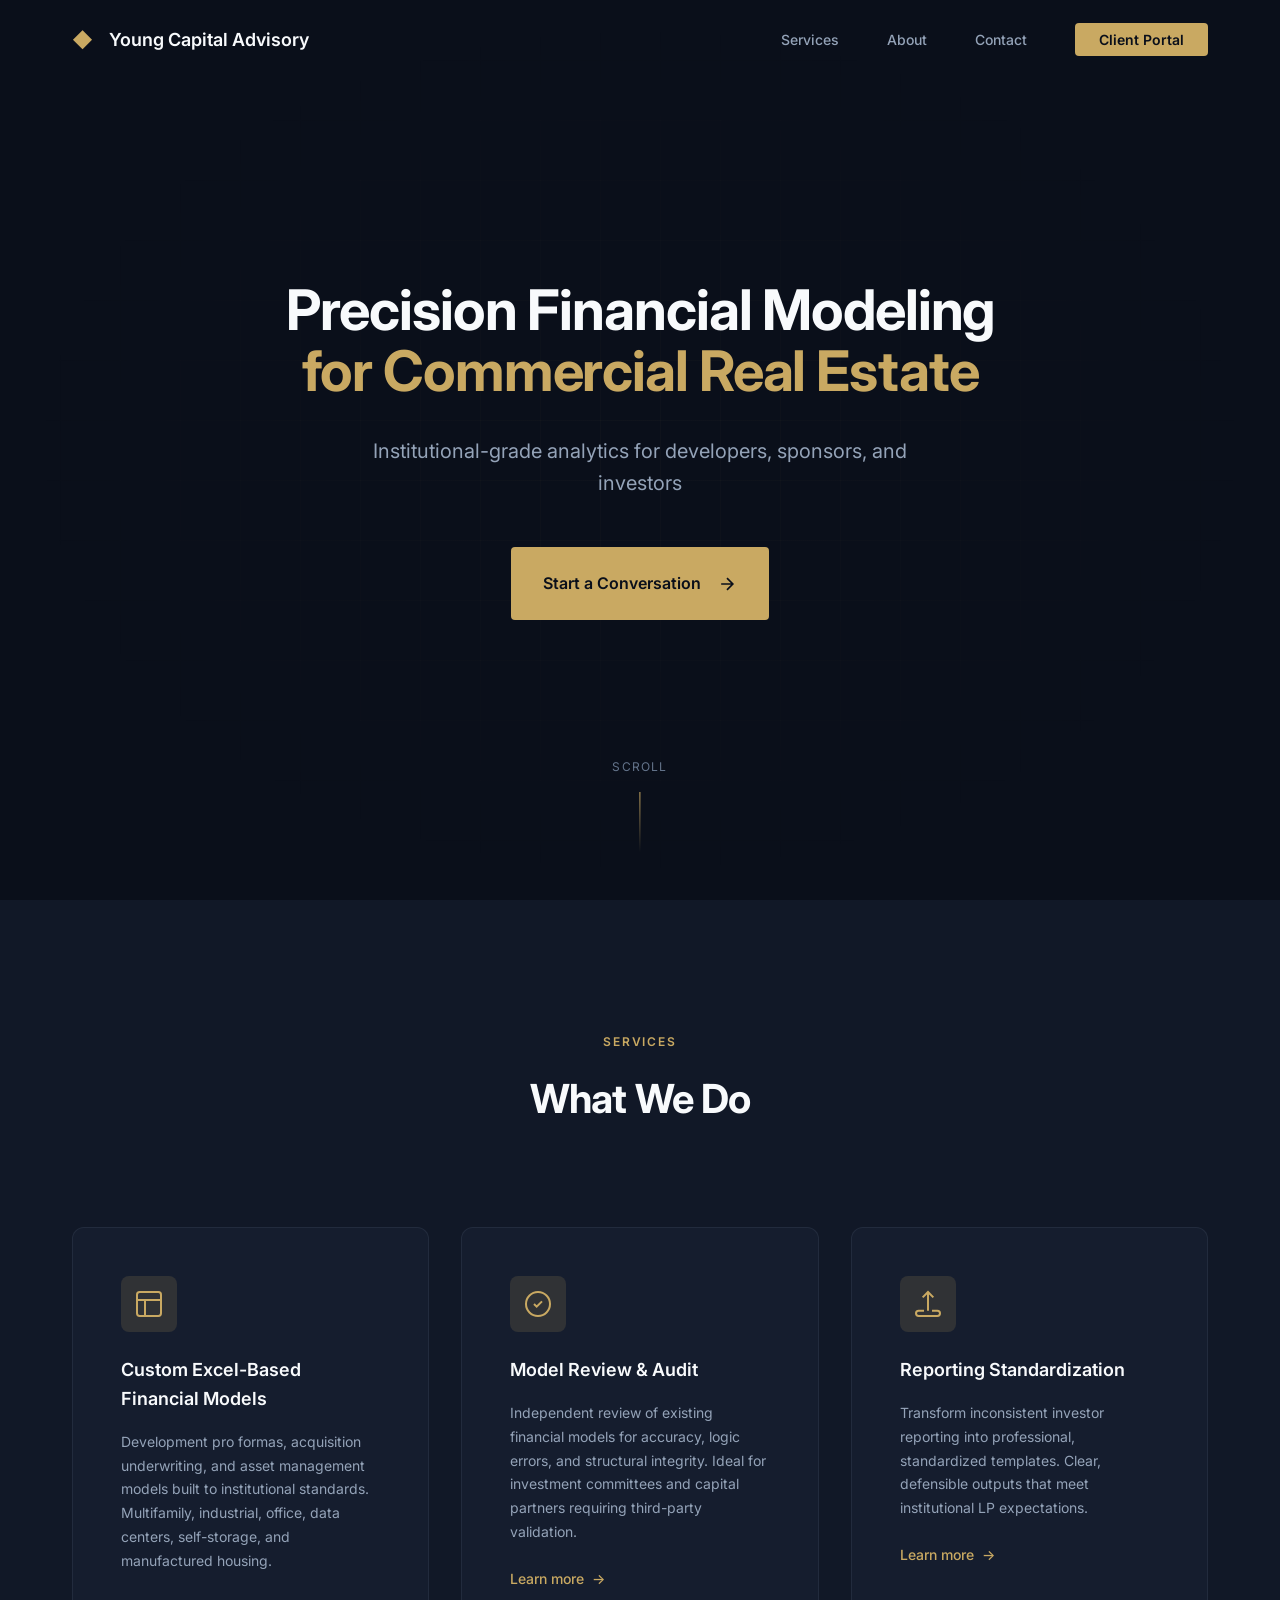
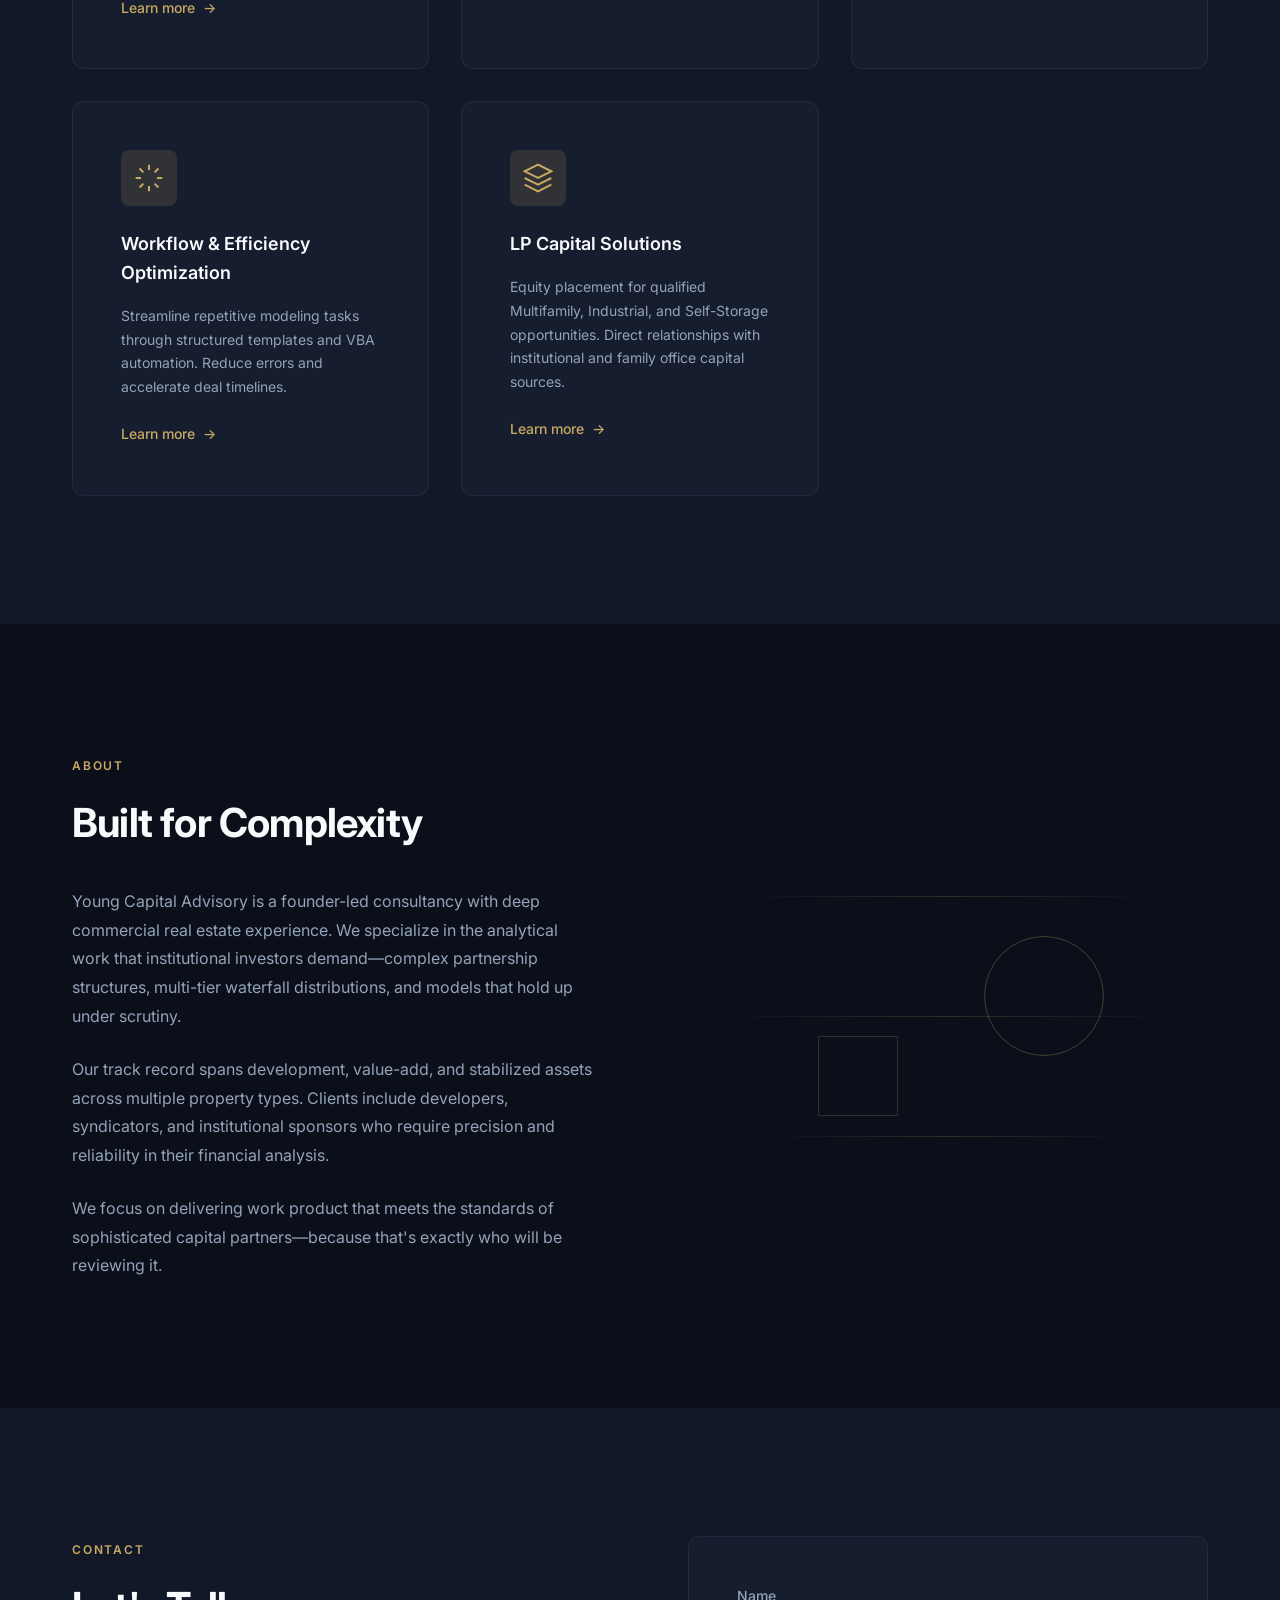
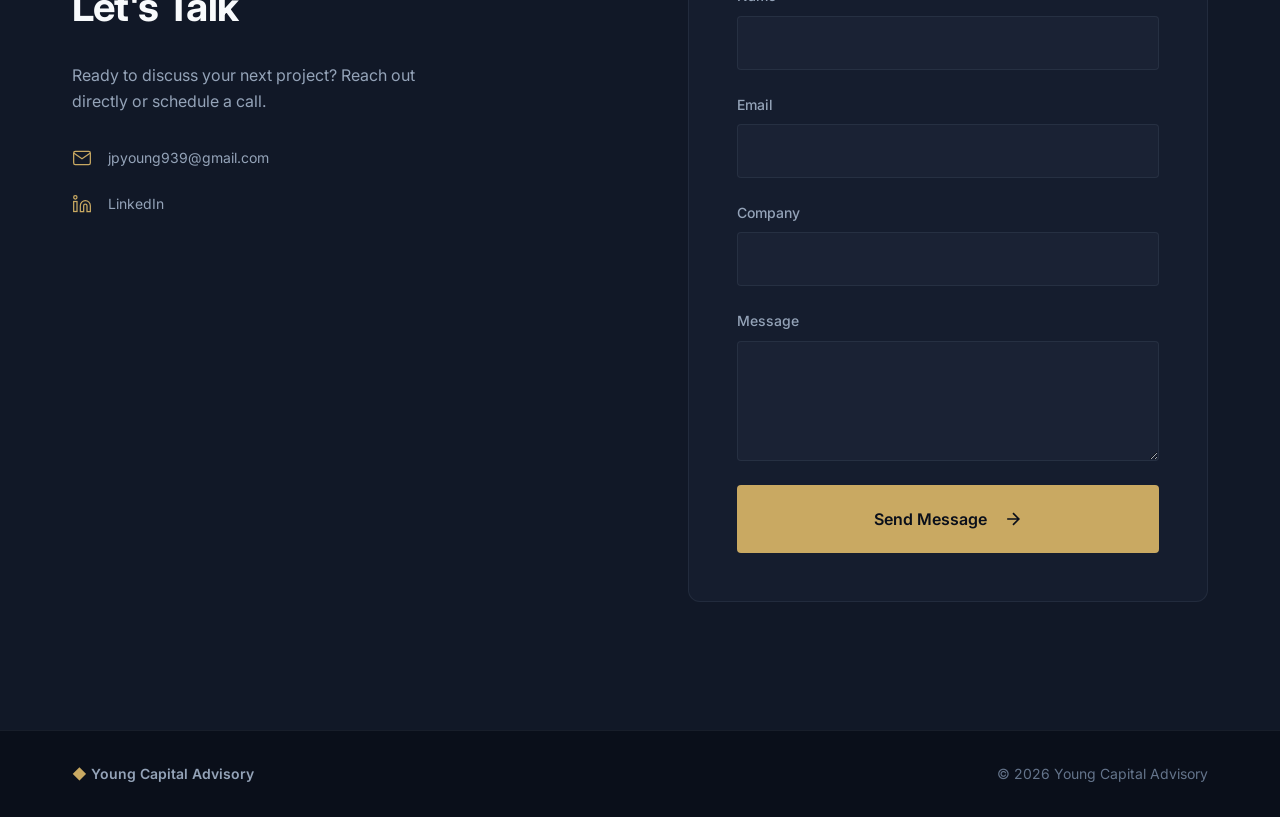
==== commit ba24d940: "Add Client Portal with login, service requests, meetings, and file uploads Features: - User authenti" ====
--- a/public/index.html
+++ b/public/index.html
@@ -48,7 +48,8 @@
             <ul class="nav-menu" id="nav-menu">
                 <li><a href="#services" class="nav-link">Services</a></li>
                 <li><a href="#about" class="nav-link">About</a></li>
-                <li><a href="#contact" class="nav-link nav-cta">Start a Conversation</a></li>
+                <li><a href="#contact" class="nav-link">Contact</a></li>
+                <li><a href="portal.html" class="nav-link nav-cta">Client Portal</a></li>
             </ul>
         </div>
     </nav>
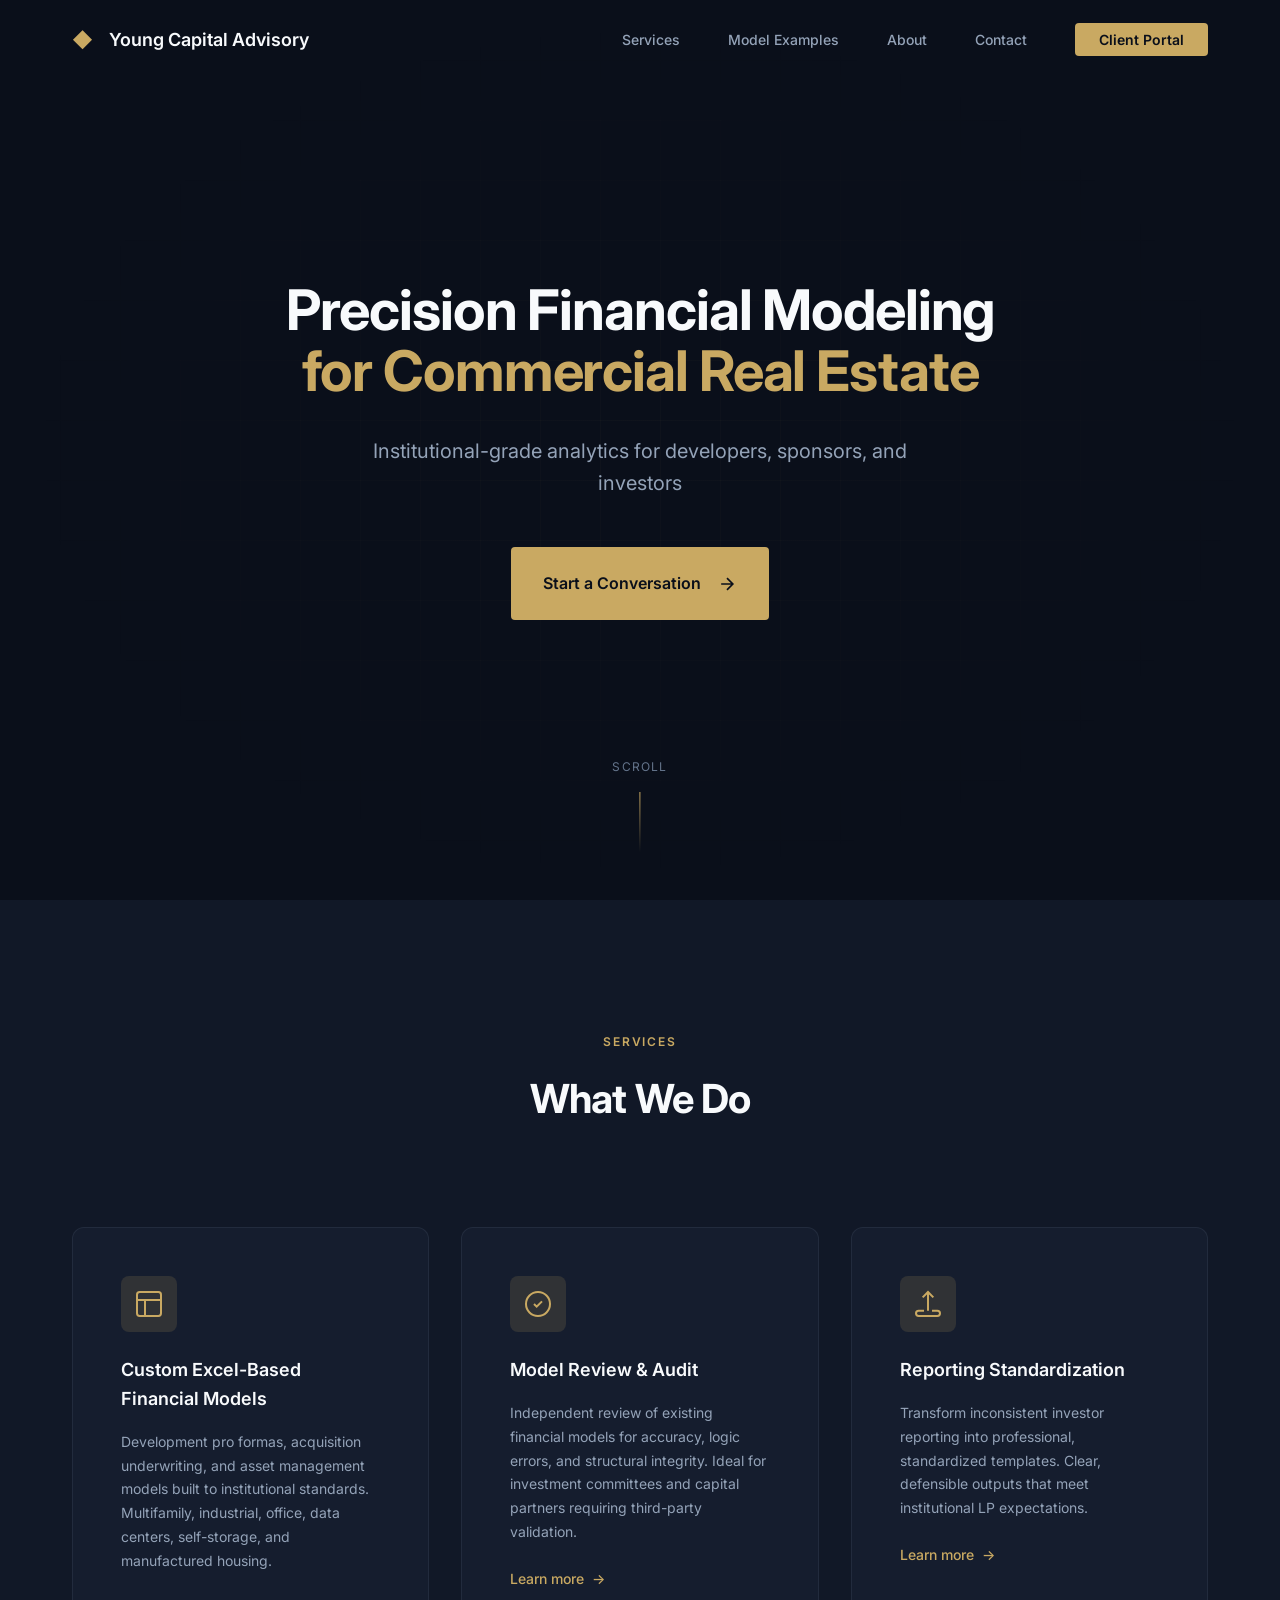
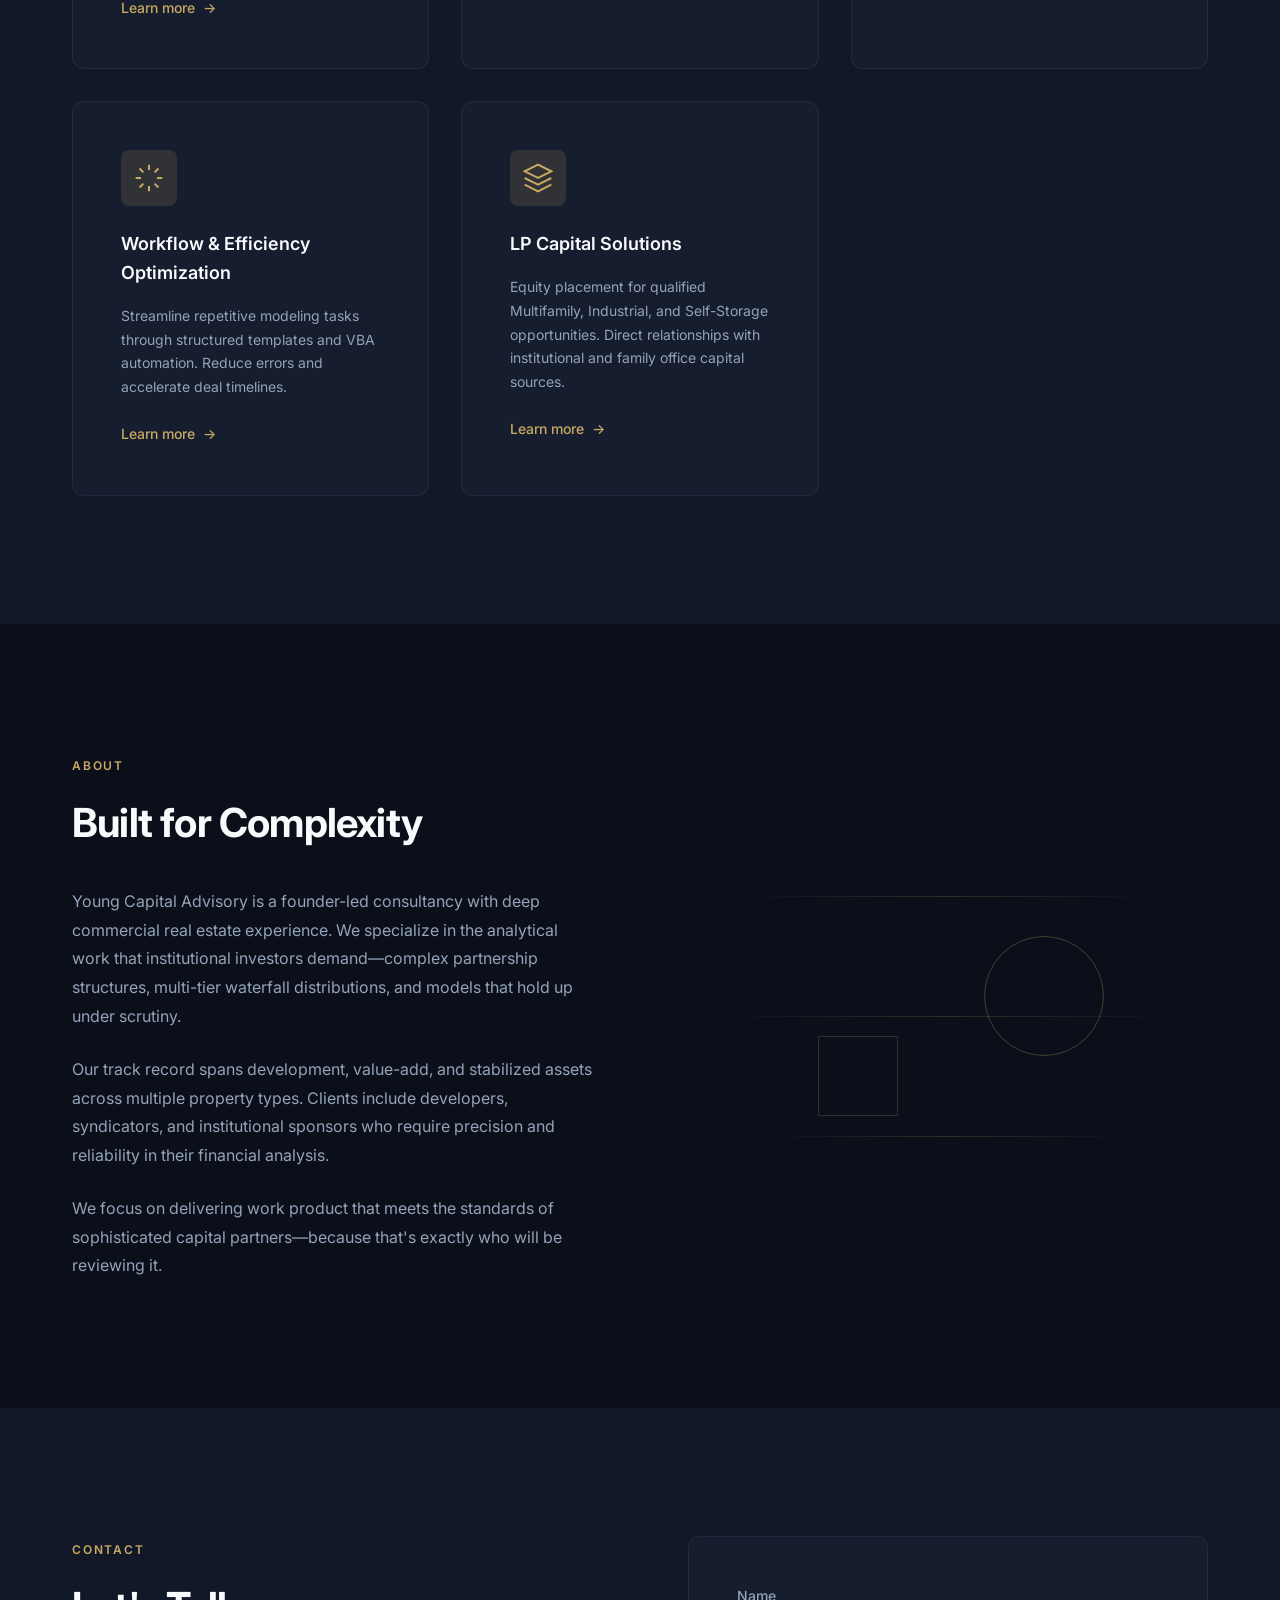
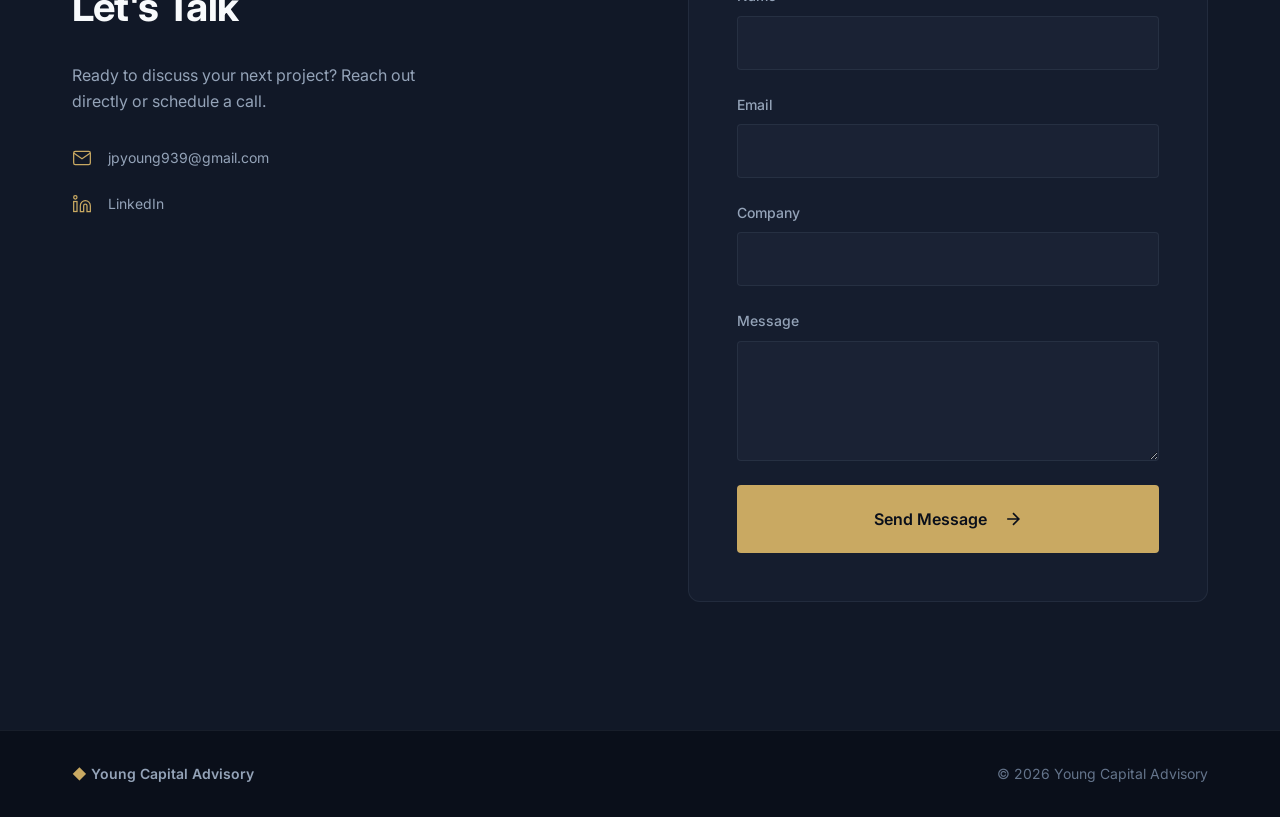
==== commit 6dc80e36: "Add Model Examples page with downloadable templates placeholder - Create case-studies.html page with" ====
--- a/public/index.html
+++ b/public/index.html
@@ -47,6 +47,7 @@
             </button>
             <ul class="nav-menu" id="nav-menu">
                 <li><a href="#services" class="nav-link">Services</a></li>
+                <li><a href="case-studies.html" class="nav-link">Model Examples</a></li>
                 <li><a href="#about" class="nav-link">About</a></li>
                 <li><a href="#contact" class="nav-link">Contact</a></li>
                 <li><a href="portal.html" class="nav-link nav-cta">Client Portal</a></li>
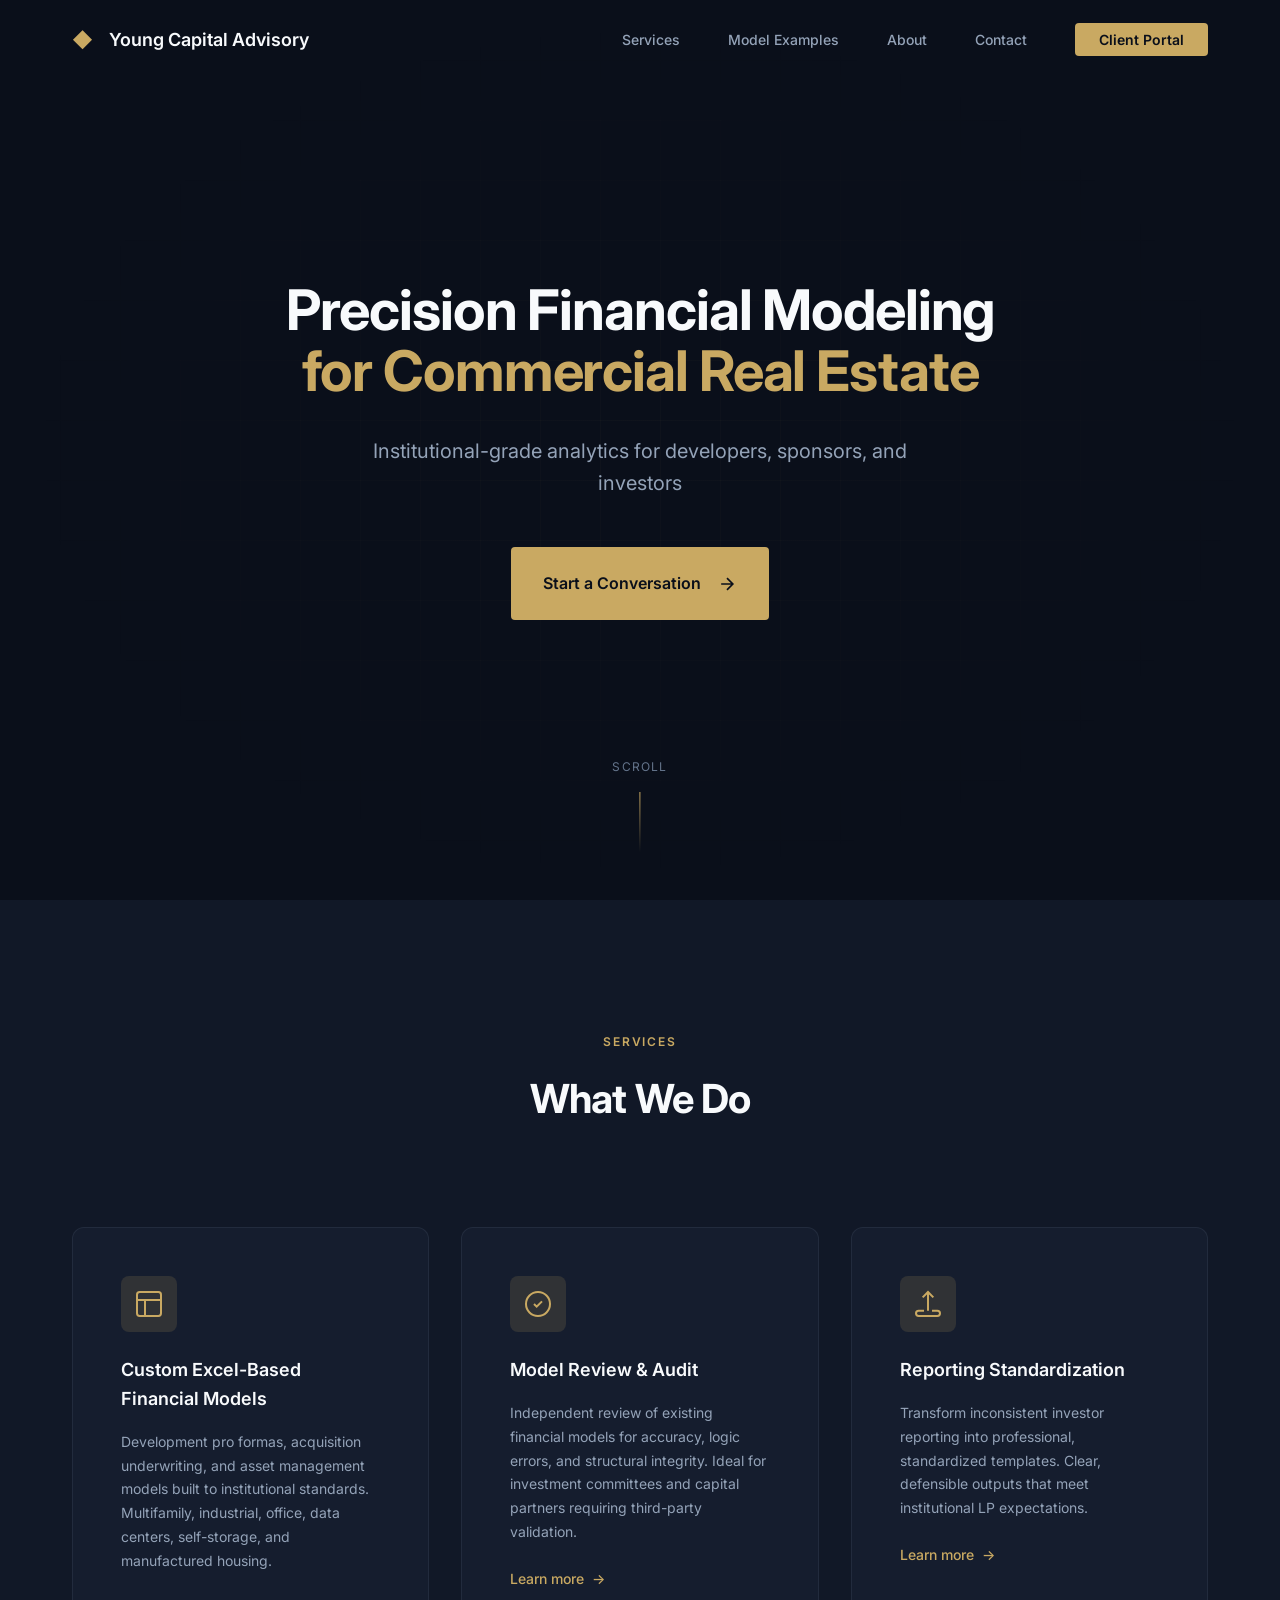
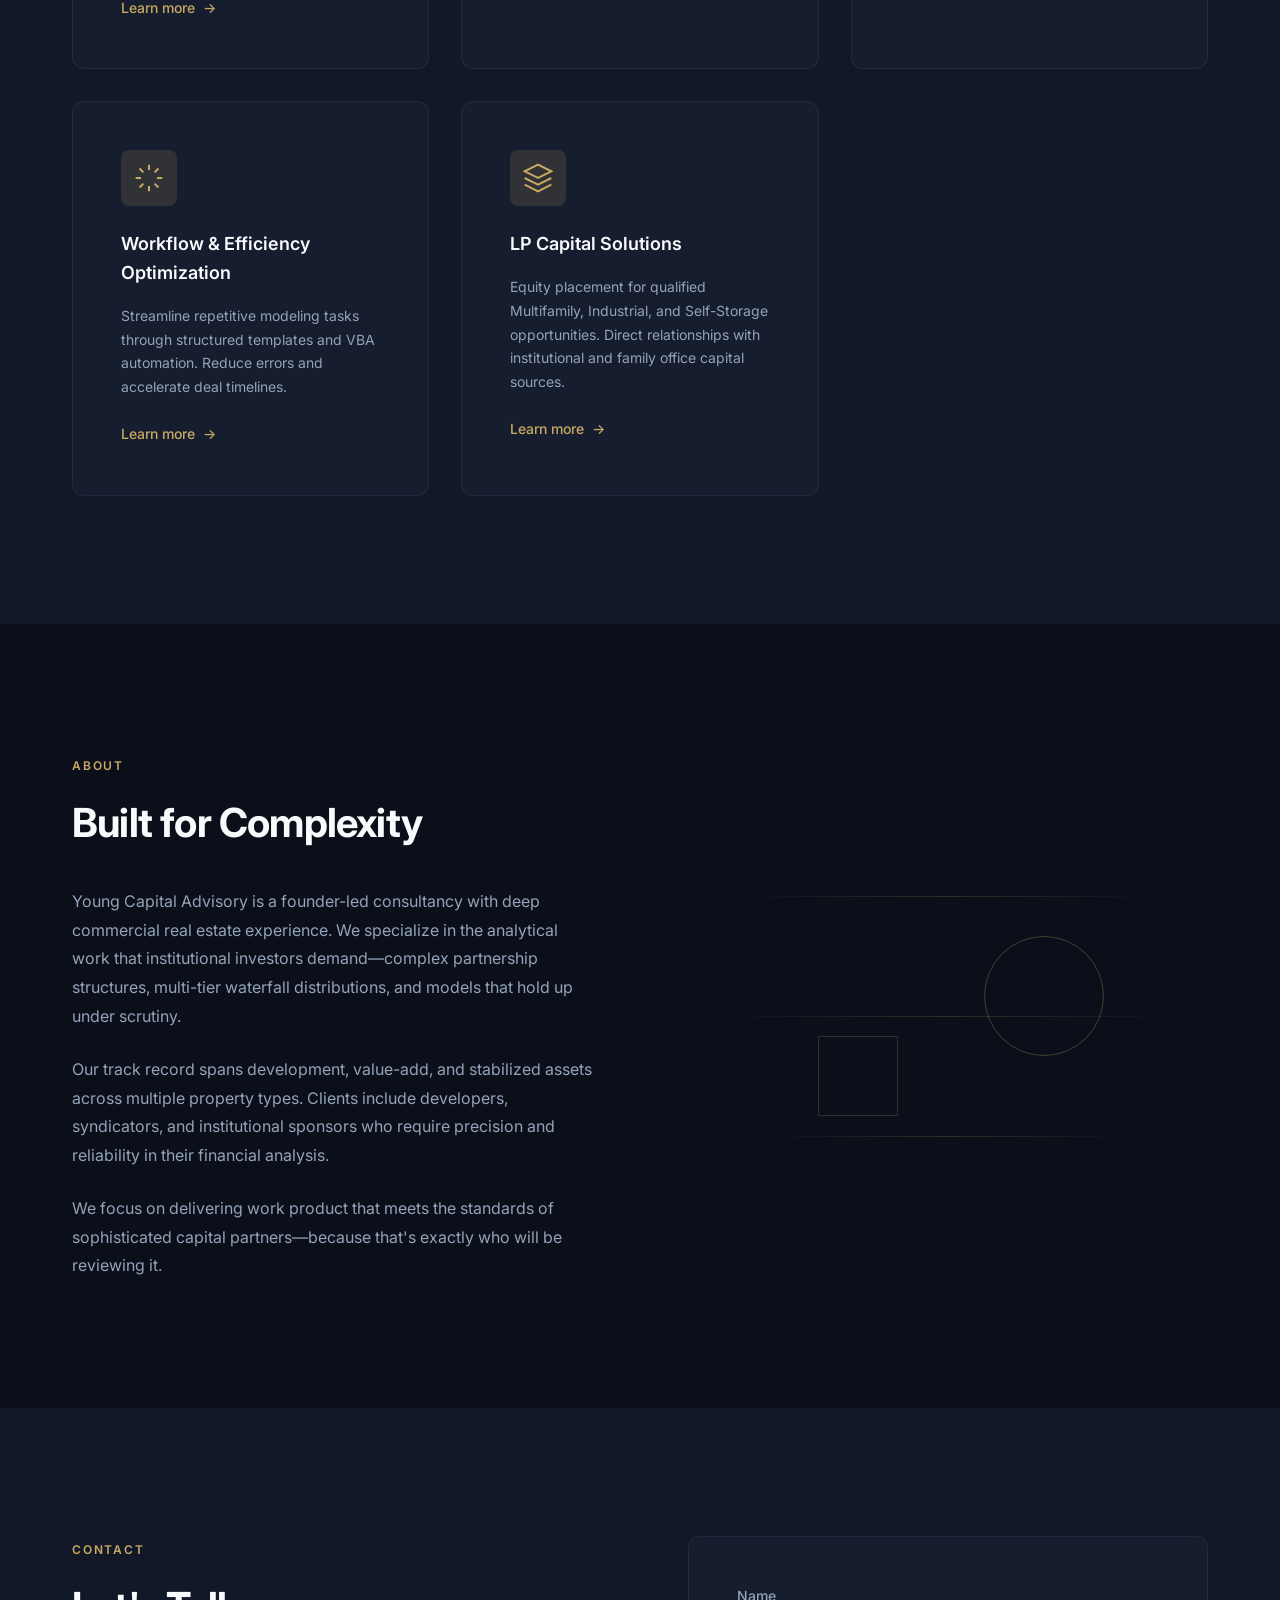
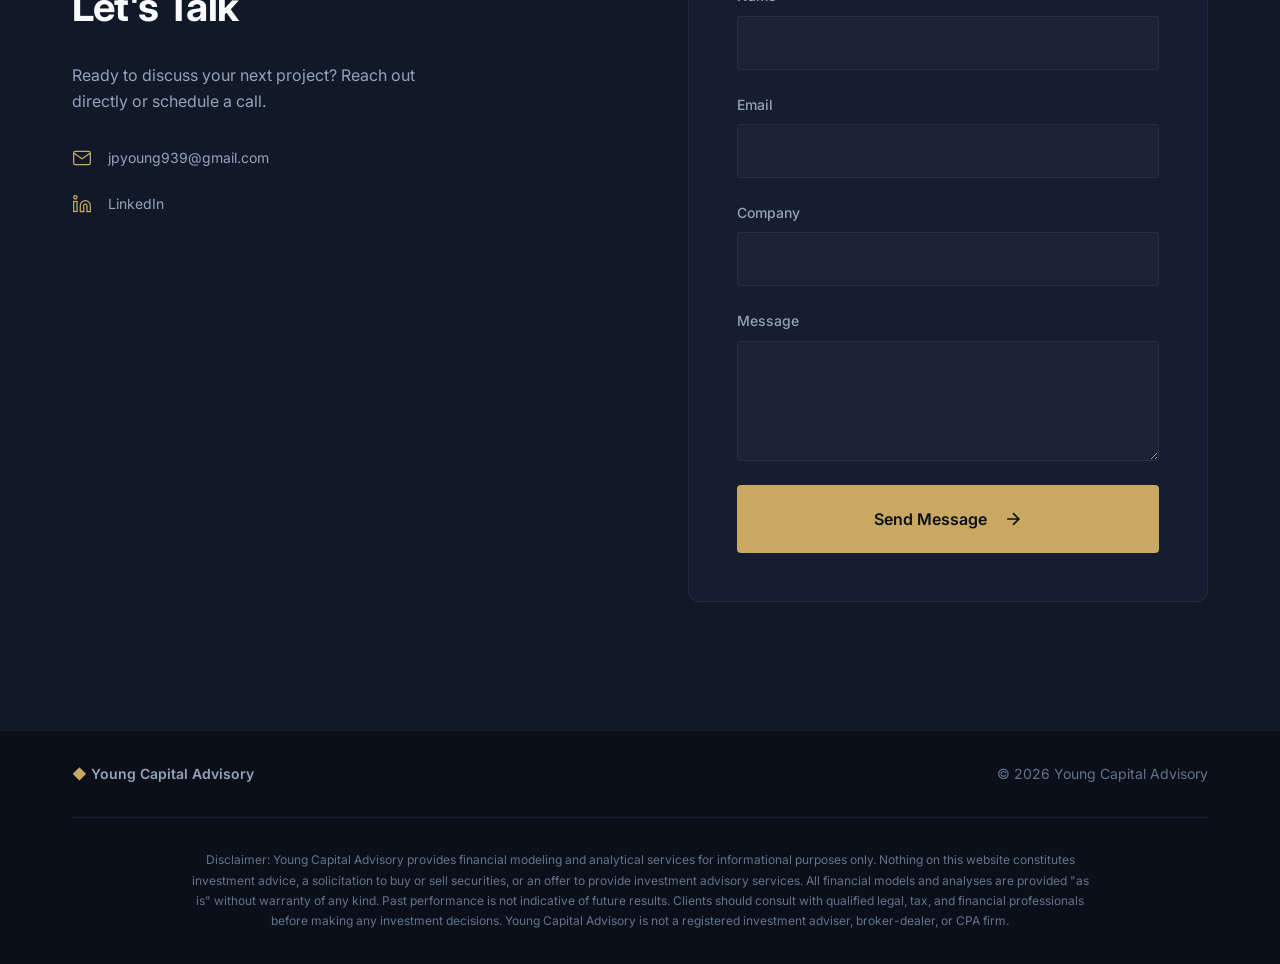
==== commit 595eaef6: "Add About page, footer disclaimer, and expand model categories - Create dedicated About page with te" ====
--- a/public/index.html
+++ b/public/index.html
@@ -48,7 +48,7 @@
             <ul class="nav-menu" id="nav-menu">
                 <li><a href="#services" class="nav-link">Services</a></li>
                 <li><a href="case-studies.html" class="nav-link">Model Examples</a></li>
-                <li><a href="#about" class="nav-link">About</a></li>
+                <li><a href="about.html" class="nav-link">About</a></li>
                 <li><a href="#contact" class="nav-link">Contact</a></li>
                 <li><a href="portal.html" class="nav-link nav-cta">Client Portal</a></li>
             </ul>
@@ -255,6 +255,9 @@
                 <span class="footer-logo">◆ Young Capital Advisory</span>
                 <span class="footer-copy">© 2026 Young Capital Advisory</span>
             </div>
+            <div class="footer-disclaimer">
+                <p>Disclaimer: Young Capital Advisory provides financial modeling and analytical services for informational purposes only. Nothing on this website constitutes investment advice, a solicitation to buy or sell securities, or an offer to provide investment advisory services. All financial models and analyses are provided "as is" without warranty of any kind. Past performance is not indicative of future results. Clients should consult with qualified legal, tax, and financial professionals before making any investment decisions. Young Capital Advisory is not a registered investment adviser, broker-dealer, or CPA firm.</p>
+            </div>
         </div>
     </footer>
 
--- a/public/css/styles.css
+++ b/public/css/styles.css
@@ -702,6 +702,21 @@
 .footer-copy {
     font-size: var(--font-size-sm);
     color: var(--color-text-muted);
+}
+
+.footer-disclaimer {
+    margin-top: var(--spacing-lg);
+    padding-top: var(--spacing-lg);
+    border-top: 1px solid var(--color-border);
+}
+
+.footer-disclaimer p {
+    font-size: var(--font-size-xs);
+    color: var(--color-text-muted);
+    line-height: 1.7;
+    text-align: center;
+    max-width: 900px;
+    margin: 0 auto;
 }
 
 /* ==========================================================================
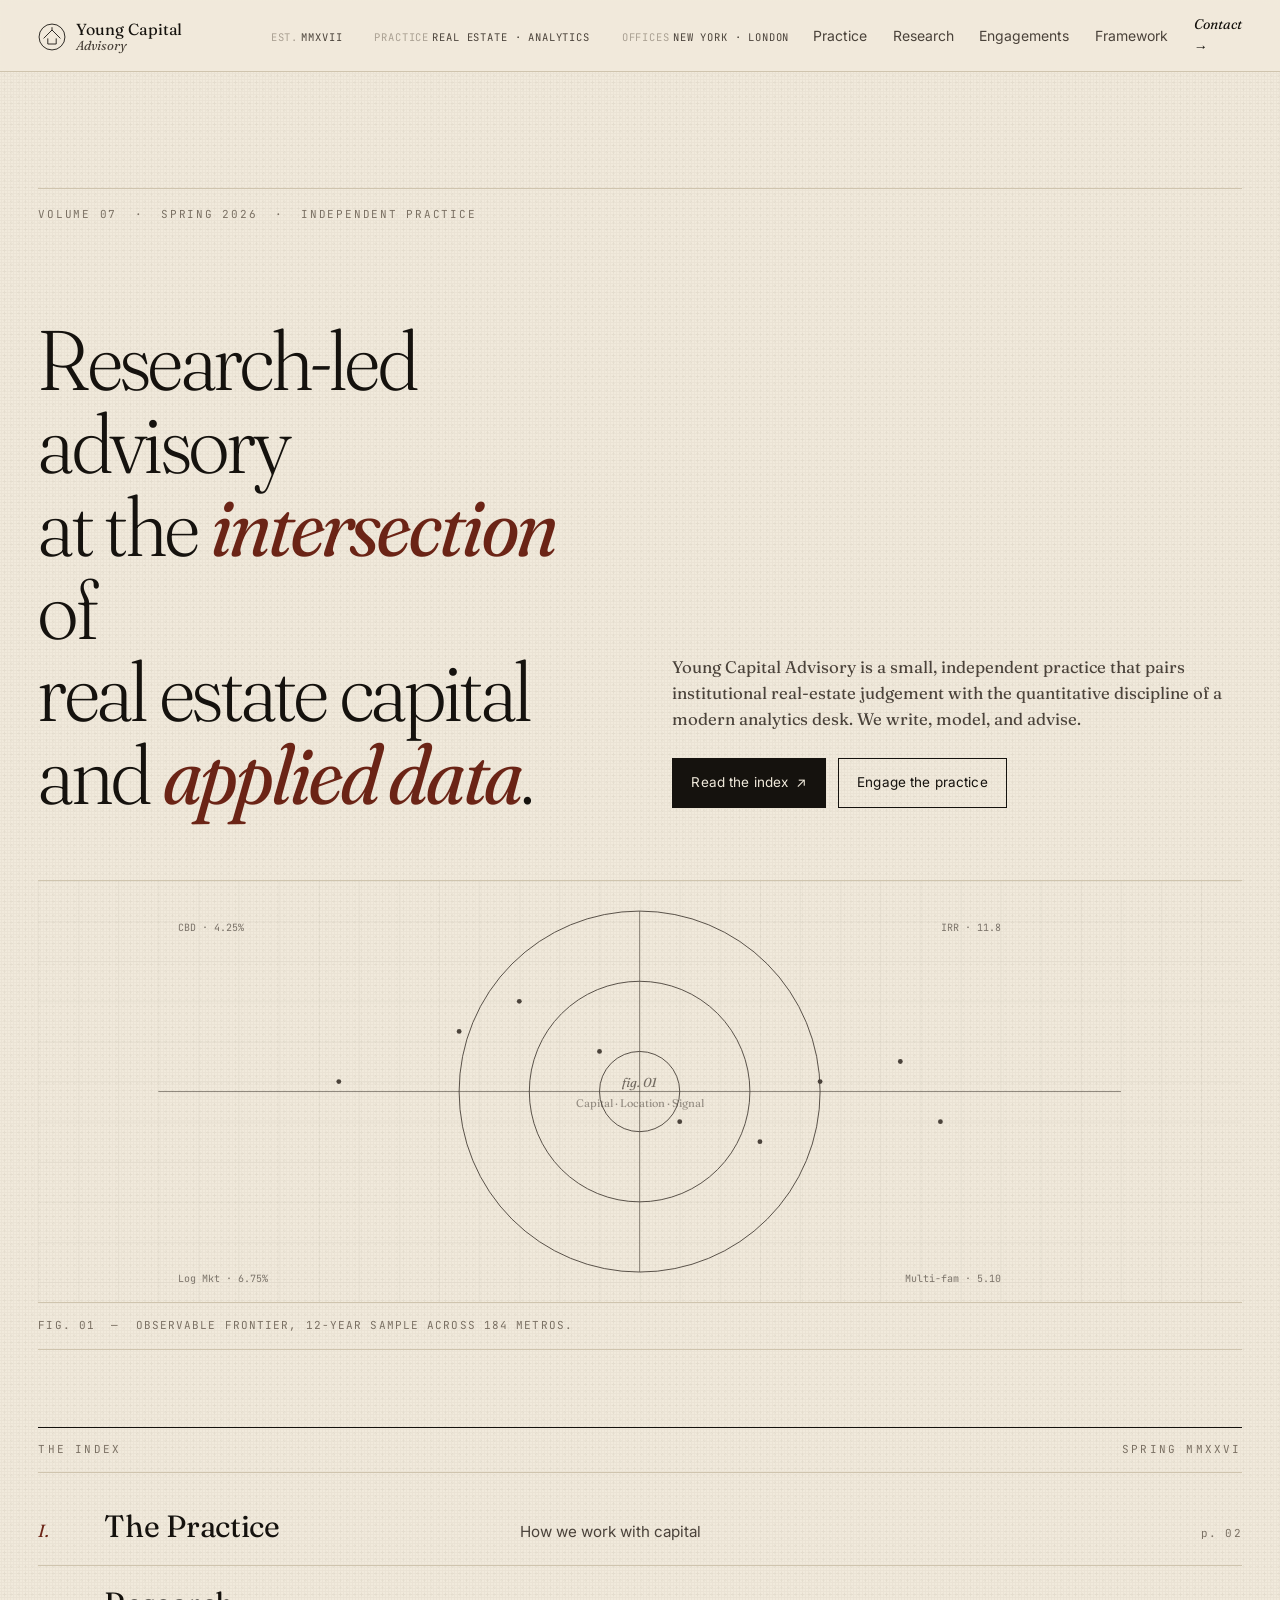
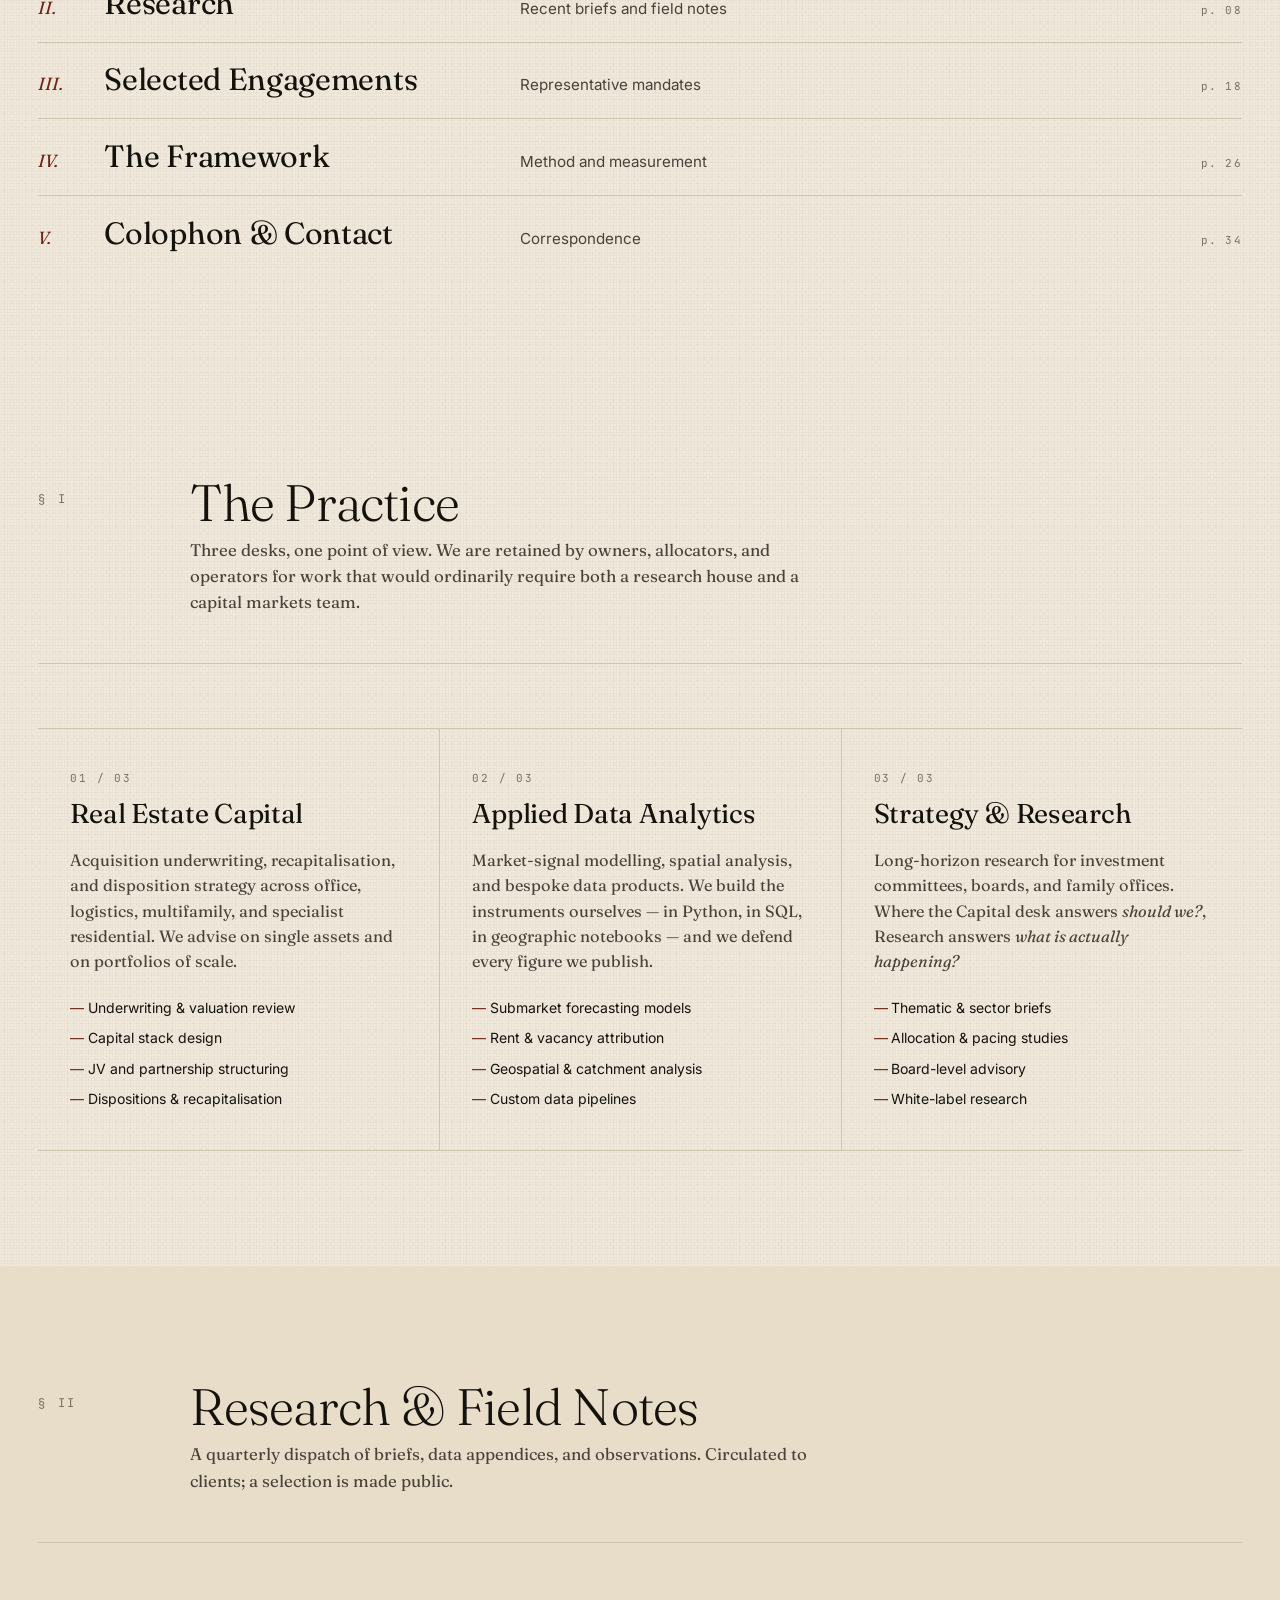
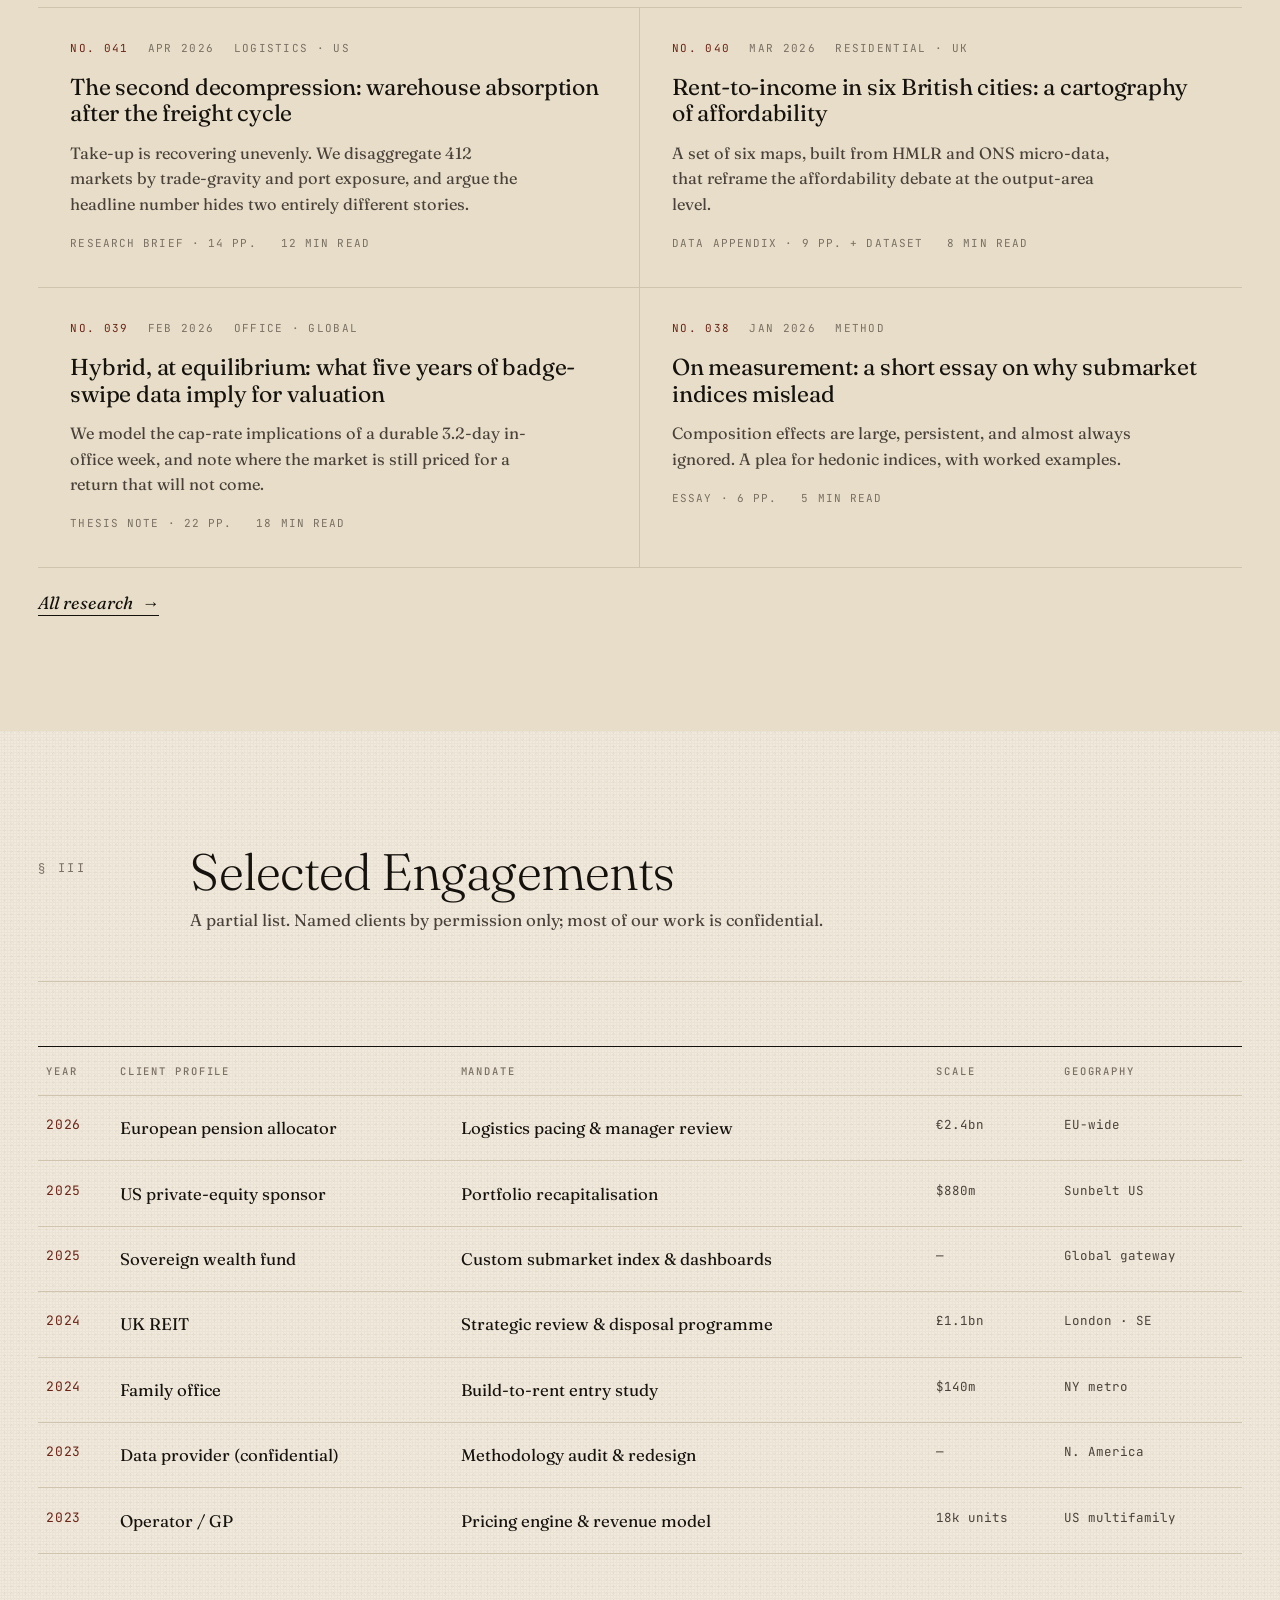
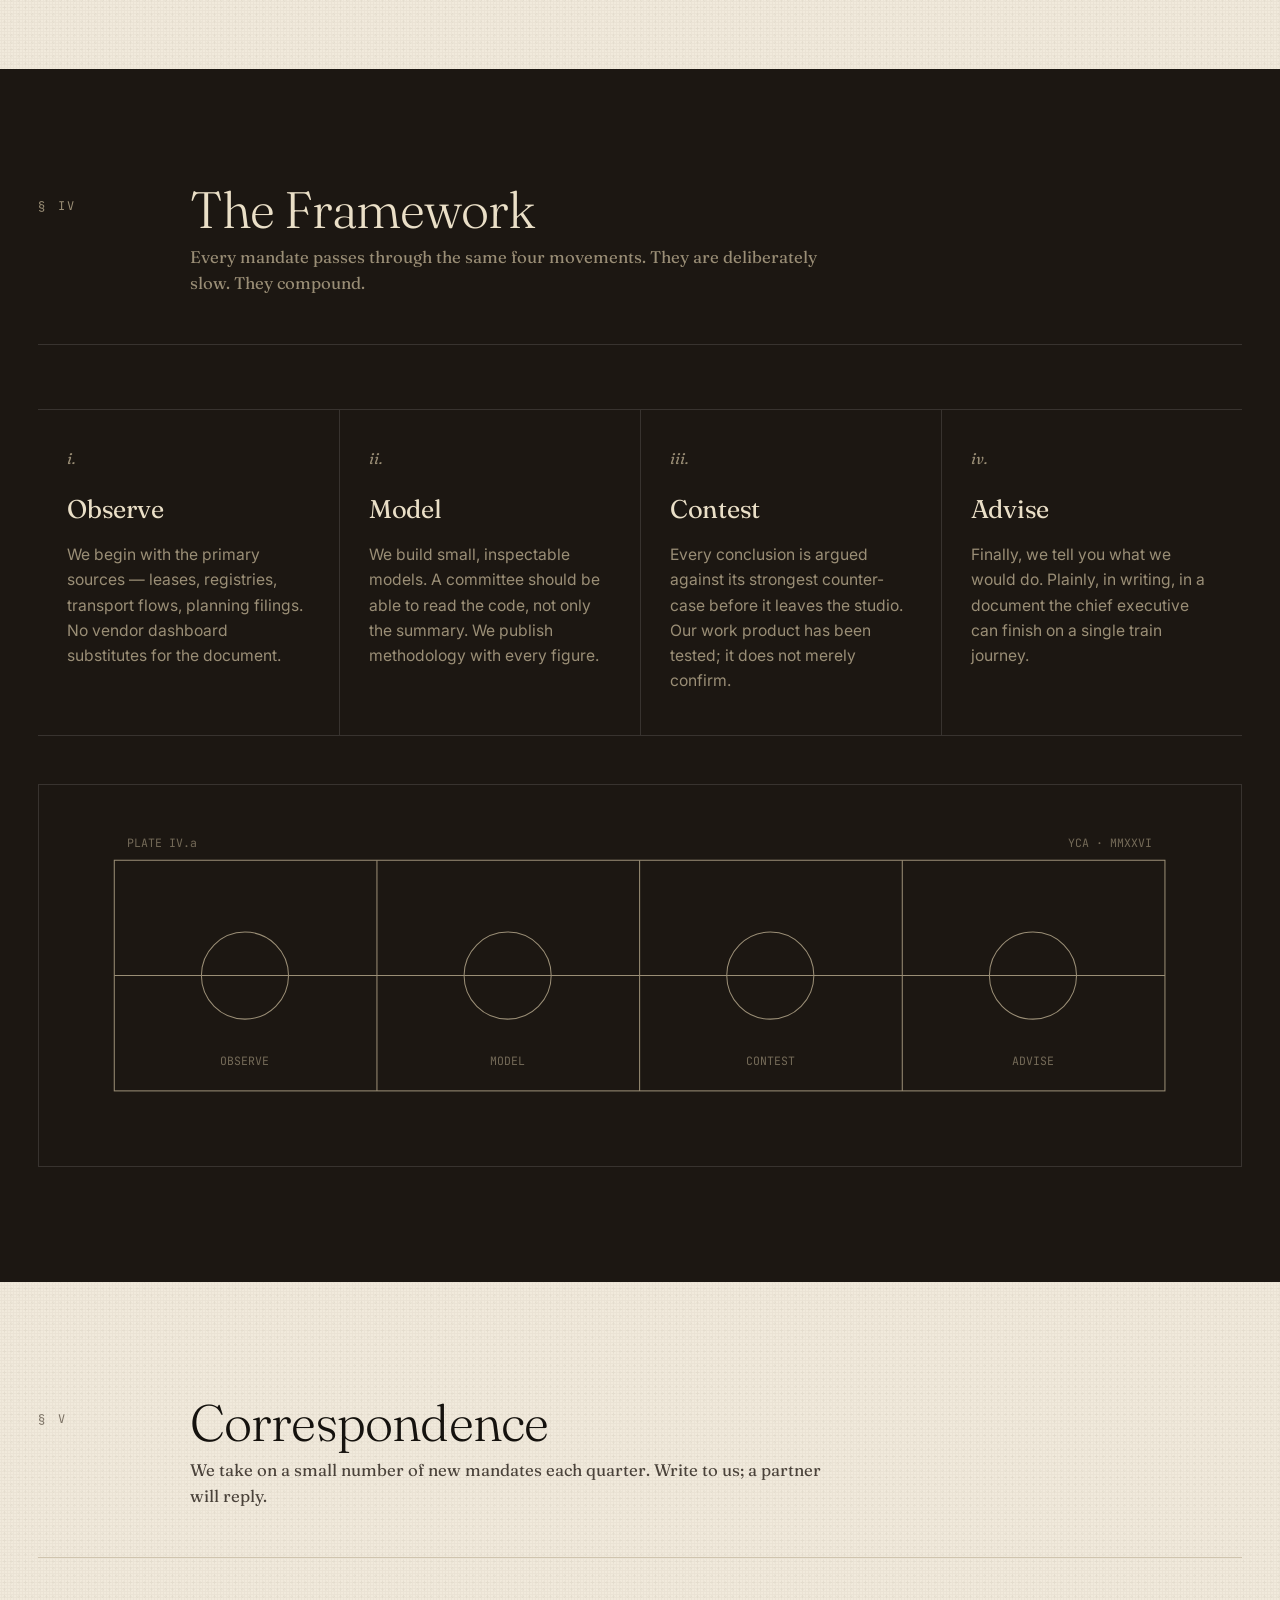
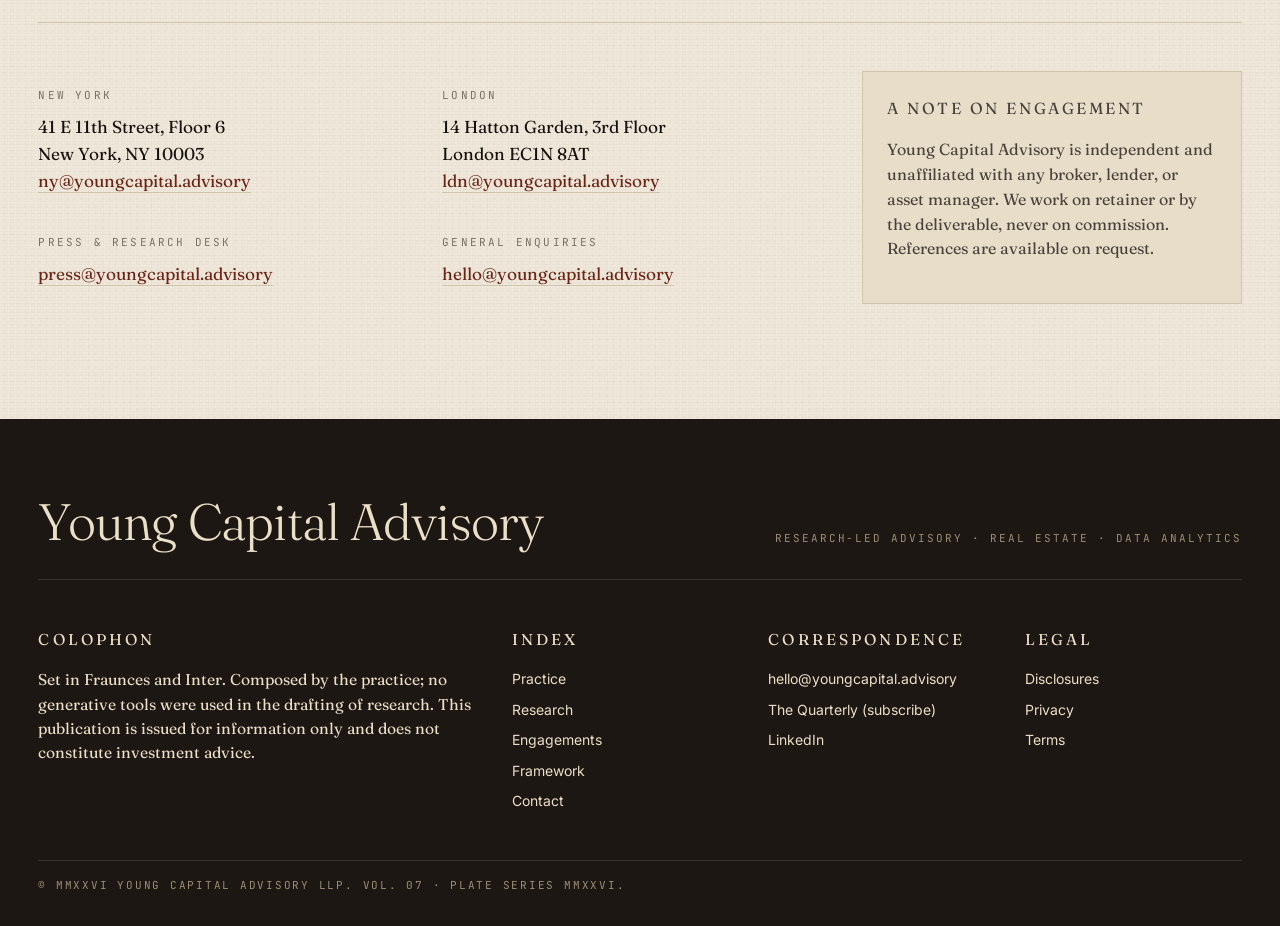
==== commit 7f525c93: "Add wrangler.jsonc and move site into public/ for Cloudflare deploy The Cloudflare Workers deploy wa" ====
--- a/public/index.html
+++ b/public/index.html
@@ -1,722 +1,474 @@
-<!DOCTYPE html>
+<!doctype html>
 <html lang="en">
 <head>
-    <meta charset="UTF-8">
-    <meta name="viewport" content="width=device-width, initial-scale=1.0">
-    <meta name="description" content="Young Capital Advisory provides institutional-grade financial modeling services for commercial real estate developers, sponsors, and investors.">
-    <meta name="keywords" content="commercial real estate, financial modeling, CRE consulting, development pro forma, acquisition underwriting, waterfall modeling">
-    <meta name="author" content="Young Capital Advisory">
-    <meta name="robots" content="index, follow">
-
-    <!-- Open Graph / Social Media -->
-    <meta property="og:type" content="website">
-    <meta property="og:url" content="https://young-capital-advisory.com/">
-    <meta property="og:title" content="Young Capital Advisory | Precision Financial Modeling for Commercial Real Estate">
-    <meta property="og:description" content="Institutional-grade analytics for developers, sponsors, and investors.">
-    <meta property="og:image" content="https://young-capital-advisory.com/og-image.png">
-
-    <!-- Twitter -->
-    <meta name="twitter:card" content="summary_large_image">
-    <meta name="twitter:title" content="Young Capital Advisory | Precision Financial Modeling for Commercial Real Estate">
-    <meta name="twitter:description" content="Institutional-grade analytics for developers, sponsors, and investors.">
-
-    <title>Young Capital Advisory | Precision Financial Modeling for Commercial Real Estate</title>
-
-    <!-- Fonts -->
-    <link rel="preconnect" href="https://fonts.googleapis.com">
-    <link rel="preconnect" href="https://fonts.gstatic.com" crossorigin>
-    <link href="https://fonts.googleapis.com/css2?family=Inter:wght@300;400;500;600;700&display=swap" rel="stylesheet">
-
-    <!-- Favicon -->
-    <link rel="icon" type="image/svg+xml" href="data:image/svg+xml,<svg xmlns='http://www.w3.org/2000/svg' viewBox='0 0 100 100'><text y='.9em' font-size='90'>◆</text></svg>">
-
-    <link rel="stylesheet" href="css/styles.css">
+<meta charset="utf-8" />
+<meta name="viewport" content="width=device-width,initial-scale=1" />
+<title>Young Capital Advisory — Research-led real estate and data analytics</title>
+<meta name="description" content="Young Capital Advisory is an independent research practice working at the intersection of real estate capital and applied data analytics." />
+<link rel="preconnect" href="https://fonts.googleapis.com" />
+<link rel="preconnect" href="https://fonts.gstatic.com" crossorigin />
+<link href="https://fonts.googleapis.com/css2?family=Fraunces:ital,opsz,wght@0,9..144,300;0,9..144,400;0,9..144,500;1,9..144,400&family=Inter:wght@300;400;500;600&family=JetBrains+Mono:wght@400;500&display=swap" rel="stylesheet" />
+<link rel="stylesheet" href="styles.css" />
 </head>
 <body>
-    <!-- Navigation -->
-    <nav class="nav" id="nav">
-        <div class="nav-container">
-            <a href="#" class="nav-logo">
-                <span class="logo-icon">◆</span>
-                <span class="logo-text">Young Capital Advisory</span>
-            </a>
-            <button class="nav-toggle" id="nav-toggle" aria-label="Toggle navigation">
-                <span></span>
-                <span></span>
-                <span></span>
-            </button>
-            <ul class="nav-menu" id="nav-menu">
-                <li><a href="#services" class="nav-link">Services</a></li>
-                <li><a href="case-studies.html" class="nav-link">Model Examples</a></li>
-                <li><a href="about.html" class="nav-link">About</a></li>
-                <li><a href="#contact" class="nav-link">Contact</a></li>
-                <li><a href="portal.html" class="nav-link nav-cta">Client Portal</a></li>
-            </ul>
+
+<header class="masthead" aria-label="Masthead">
+  <div class="masthead__inner">
+    <a href="#top" class="masthead__mark" aria-label="Young Capital Advisory">
+      <span class="mark__glyph" aria-hidden="true">
+        <svg viewBox="0 0 40 40" width="28" height="28" fill="none" stroke="currentColor" stroke-width="1.25">
+          <circle cx="20" cy="20" r="18.5" />
+          <path d="M8 22 L20 10 L32 22" />
+          <path d="M14 22 V30 H26 V22" />
+          <path d="M20 10 V6" />
+        </svg>
+      </span>
+      <span class="mark__word">
+        <span class="mark__line1">Young Capital</span>
+        <span class="mark__line2">Advisory</span>
+      </span>
+    </a>
+    <dl class="masthead__meta">
+      <div><dt>Est.</dt><dd>MMXVII</dd></div>
+      <div><dt>Practice</dt><dd>Real Estate · Analytics</dd></div>
+      <div><dt>Offices</dt><dd>New York · London</dd></div>
+    </dl>
+    <nav class="masthead__nav" aria-label="Primary">
+      <a href="#practice">Practice</a>
+      <a href="#research">Research</a>
+      <a href="#engagements">Engagements</a>
+      <a href="#framework">Framework</a>
+      <a href="#contact" class="nav__contact">Contact <span aria-hidden="true">→</span></a>
+    </nav>
+  </div>
+  <div class="masthead__rule" role="presentation"></div>
+</header>
+
+<main id="top">
+
+  <!-- ============ HERO ============ -->
+  <section class="hero" aria-labelledby="hero-title">
+    <div class="hero__grid">
+      <p class="eyebrow">Volume 07 &nbsp;·&nbsp; Spring 2026 &nbsp;·&nbsp; Independent Practice</p>
+      <h1 id="hero-title" class="display">
+        Research-led advisory<br />
+        at the <em>intersection</em> of<br />
+        real&nbsp;estate capital<br />
+        and <em>applied data</em>.
+      </h1>
+      <div class="hero__aside">
+        <p class="lede">
+          Young Capital Advisory is a small, independent practice that pairs
+          institutional real-estate judgement with the quantitative discipline
+          of a modern analytics desk. We write, model, and advise.
+        </p>
+        <p class="hero__actions">
+          <a class="btn" href="#research">Read the index <span aria-hidden="true">↗</span></a>
+          <a class="btn btn--ghost" href="#contact">Engage the practice</a>
+        </p>
+      </div>
+    </div>
+
+    <figure class="hero__plate" aria-hidden="true">
+      <svg viewBox="0 0 1200 420" class="plate__svg" role="img" aria-label="Geometric diagram of capital and data">
+        <defs>
+          <pattern id="grid" width="40" height="40" patternUnits="userSpaceOnUse">
+            <path d="M40 0 H0 V40" fill="none" stroke="currentColor" stroke-width="0.4" opacity="0.25" />
+          </pattern>
+        </defs>
+        <rect width="1200" height="420" fill="url(#grid)" />
+        <!-- Orbit -->
+        <circle cx="600" cy="210" r="180" fill="none" stroke="currentColor" stroke-width="0.9" />
+        <circle cx="600" cy="210" r="110" fill="none" stroke="currentColor" stroke-width="0.9" />
+        <circle cx="600" cy="210" r="40"  fill="none" stroke="currentColor" stroke-width="0.9" />
+        <!-- Axes -->
+        <line x1="120" y1="210" x2="1080" y2="210" stroke="currentColor" stroke-width="0.6" />
+        <line x1="600" y1="30"  x2="600"  y2="390"  stroke="currentColor" stroke-width="0.6" />
+        <!-- Plotted points (yield, risk, IRR etc.) -->
+        <g fill="currentColor">
+          <circle cx="420" cy="150" r="2.4" />
+          <circle cx="480" cy="120" r="2.4" />
+          <circle cx="560" cy="170" r="2.4" />
+          <circle cx="640" cy="240" r="2.4" />
+          <circle cx="720" cy="260" r="2.4" />
+          <circle cx="780" cy="200" r="2.4" />
+          <circle cx="300" cy="200" r="2.4" />
+          <circle cx="860" cy="180" r="2.4" />
+          <circle cx="900" cy="240" r="2.4" />
+        </g>
+        <!-- Tickers -->
+        <g font-family="JetBrains Mono, monospace" font-size="10" fill="currentColor" opacity="0.7">
+          <text x="140" y="50">CBD · 4.25%</text>
+          <text x="960" y="50" text-anchor="end">IRR · 11.8</text>
+          <text x="140" y="400">Log Mkt · 6.75%</text>
+          <text x="960" y="400" text-anchor="end">Multi-fam · 5.10</text>
+        </g>
+        <!-- Label at center -->
+        <g font-family="Fraunces, serif" text-anchor="middle" fill="currentColor">
+          <text x="600" y="205" font-size="13" font-style="italic" opacity="0.75">fig. 01</text>
+          <text x="600" y="225" font-size="11" opacity="0.55">Capital · Location · Signal</text>
+        </g>
+      </svg>
+      <figcaption>Fig. 01 &nbsp;—&nbsp; Observable frontier, 12-year sample across 184 metros.</figcaption>
+    </figure>
+  </section>
+
+  <!-- ============ INDEX ============ -->
+  <section class="index" aria-labelledby="index-title">
+    <div class="index__bar"><span>The Index</span><span>Spring MMXXVI</span></div>
+    <h2 id="index-title" class="visually-hidden">Contents</h2>
+    <ol class="toc">
+      <li><a href="#practice"><span class="toc__num">I.</span><span class="toc__title">The Practice</span><span class="toc__lede">How we work with capital</span><span class="toc__page">p. 02</span></a></li>
+      <li><a href="#research"><span class="toc__num">II.</span><span class="toc__title">Research</span><span class="toc__lede">Recent briefs and field notes</span><span class="toc__page">p. 08</span></a></li>
+      <li><a href="#engagements"><span class="toc__num">III.</span><span class="toc__title">Selected Engagements</span><span class="toc__lede">Representative mandates</span><span class="toc__page">p. 18</span></a></li>
+      <li><a href="#framework"><span class="toc__num">IV.</span><span class="toc__title">The Framework</span><span class="toc__lede">Method and measurement</span><span class="toc__page">p. 26</span></a></li>
+      <li><a href="#contact"><span class="toc__num">V.</span><span class="toc__title">Colophon &amp; Contact</span><span class="toc__lede">Correspondence</span><span class="toc__page">p. 34</span></a></li>
+    </ol>
+  </section>
+
+  <!-- ============ PRACTICE ============ -->
+  <section class="section" id="practice" aria-labelledby="practice-title">
+    <header class="section__head">
+      <p class="section__num">§ I</p>
+      <h2 id="practice-title" class="section__title">The Practice</h2>
+      <p class="section__kicker">
+        Three desks, one point of view. We are retained by owners,
+        allocators, and operators for work that would ordinarily require
+        both a research house and a capital markets team.
+      </p>
+    </header>
+
+    <div class="practice__grid">
+
+      <article class="practice">
+        <header>
+          <span class="practice__num">01 / 03</span>
+          <h3>Real Estate Capital</h3>
+        </header>
+        <p>
+          Acquisition underwriting, recapitalisation, and disposition
+          strategy across office, logistics, multifamily, and specialist
+          residential. We advise on single assets and on portfolios of
+          scale.
+        </p>
+        <ul class="practice__list">
+          <li>Underwriting &amp; valuation review</li>
+          <li>Capital stack design</li>
+          <li>JV and partnership structuring</li>
+          <li>Dispositions &amp; recapitalisation</li>
+        </ul>
+      </article>
+
+      <article class="practice">
+        <header>
+          <span class="practice__num">02 / 03</span>
+          <h3>Applied Data Analytics</h3>
+        </header>
+        <p>
+          Market-signal modelling, spatial analysis, and bespoke data
+          products. We build the instruments ourselves — in Python, in SQL,
+          in geographic notebooks — and we defend every figure we publish.
+        </p>
+        <ul class="practice__list">
+          <li>Submarket forecasting models</li>
+          <li>Rent &amp; vacancy attribution</li>
+          <li>Geospatial &amp; catchment analysis</li>
+          <li>Custom data pipelines</li>
+        </ul>
+      </article>
+
+      <article class="practice">
+        <header>
+          <span class="practice__num">03 / 03</span>
+          <h3>Strategy &amp; Research</h3>
+        </header>
+        <p>
+          Long-horizon research for investment committees, boards, and
+          family offices. Where the Capital desk answers
+          <em>should we?</em>, Research answers <em>what is actually
+          happening?</em>
+        </p>
+        <ul class="practice__list">
+          <li>Thematic &amp; sector briefs</li>
+          <li>Allocation &amp; pacing studies</li>
+          <li>Board-level advisory</li>
+          <li>White-label research</li>
+        </ul>
+      </article>
+
+    </div>
+  </section>
+
+  <!-- ============ RESEARCH ============ -->
+  <section class="section section--paper" id="research" aria-labelledby="research-title">
+    <header class="section__head">
+      <p class="section__num">§ II</p>
+      <h2 id="research-title" class="section__title">Research &amp; Field Notes</h2>
+      <p class="section__kicker">
+        A quarterly dispatch of briefs, data appendices, and observations.
+        Circulated to clients; a selection is made public.
+      </p>
+    </header>
+
+    <ol class="journal">
+
+      <li class="journal__item">
+        <p class="journal__meta"><span>No. 041</span><span>Apr 2026</span><span>Logistics · US</span></p>
+        <h3 class="journal__title">
+          <a href="#">The second decompression: warehouse absorption after the freight cycle</a>
+        </h3>
+        <p class="journal__dek">
+          Take-up is recovering unevenly. We disaggregate 412 markets by
+          trade-gravity and port exposure, and argue the headline number
+          hides two entirely different stories.
+        </p>
+        <p class="journal__credit"><span>Research brief · 14 pp.</span><span>12 min read</span></p>
+      </li>
+
+      <li class="journal__item">
+        <p class="journal__meta"><span>No. 040</span><span>Mar 2026</span><span>Residential · UK</span></p>
+        <h3 class="journal__title">
+          <a href="#">Rent-to-income in six British cities: a cartography of affordability</a>
+        </h3>
+        <p class="journal__dek">
+          A set of six maps, built from HMLR and ONS micro-data, that reframe
+          the affordability debate at the output-area level.
+        </p>
+        <p class="journal__credit"><span>Data appendix · 9 pp. + dataset</span><span>8 min read</span></p>
+      </li>
+
+      <li class="journal__item">
+        <p class="journal__meta"><span>No. 039</span><span>Feb 2026</span><span>Office · Global</span></p>
+        <h3 class="journal__title">
+          <a href="#">Hybrid, at equilibrium: what five years of badge-swipe data imply for valuation</a>
+        </h3>
+        <p class="journal__dek">
+          We model the cap-rate implications of a durable 3.2-day in-office
+          week, and note where the market is still priced for a return
+          that will not come.
+        </p>
+        <p class="journal__credit"><span>Thesis note · 22 pp.</span><span>18 min read</span></p>
+      </li>
+
+      <li class="journal__item">
+        <p class="journal__meta"><span>No. 038</span><span>Jan 2026</span><span>Method</span></p>
+        <h3 class="journal__title">
+          <a href="#">On measurement: a short essay on why submarket indices mislead</a>
+        </h3>
+        <p class="journal__dek">
+          Composition effects are large, persistent, and almost always
+          ignored. A plea for hedonic indices, with worked examples.
+        </p>
+        <p class="journal__credit"><span>Essay · 6 pp.</span><span>5 min read</span></p>
+      </li>
+
+    </ol>
+
+    <p class="journal__all"><a href="#">All research &nbsp;<span aria-hidden="true">→</span></a></p>
+  </section>
+
+  <!-- ============ ENGAGEMENTS ============ -->
+  <section class="section" id="engagements" aria-labelledby="engagements-title">
+    <header class="section__head">
+      <p class="section__num">§ III</p>
+      <h2 id="engagements-title" class="section__title">Selected Engagements</h2>
+      <p class="section__kicker">
+        A partial list. Named clients by permission only; most of our
+        work is confidential.
+      </p>
+    </header>
+
+    <table class="ledger">
+      <thead>
+        <tr><th>Year</th><th>Client profile</th><th>Mandate</th><th>Scale</th><th>Geography</th></tr>
+      </thead>
+      <tbody>
+        <tr><td>2026</td><td>European pension allocator</td><td>Logistics pacing &amp; manager review</td><td>€2.4bn</td><td>EU-wide</td></tr>
+        <tr><td>2025</td><td>US private-equity sponsor</td><td>Portfolio recapitalisation</td><td>$880m</td><td>Sunbelt US</td></tr>
+        <tr><td>2025</td><td>Sovereign wealth fund</td><td>Custom submarket index &amp; dashboards</td><td>—</td><td>Global gateway</td></tr>
+        <tr><td>2024</td><td>UK REIT</td><td>Strategic review &amp; disposal programme</td><td>£1.1bn</td><td>London · SE</td></tr>
+        <tr><td>2024</td><td>Family office</td><td>Build-to-rent entry study</td><td>$140m</td><td>NY metro</td></tr>
+        <tr><td>2023</td><td>Data provider (confidential)</td><td>Methodology audit &amp; redesign</td><td>—</td><td>N. America</td></tr>
+        <tr><td>2023</td><td>Operator / GP</td><td>Pricing engine &amp; revenue model</td><td>18k units</td><td>US multifamily</td></tr>
+      </tbody>
+    </table>
+  </section>
+
+  <!-- ============ FRAMEWORK ============ -->
+  <section class="section section--dark" id="framework" aria-labelledby="framework-title">
+    <header class="section__head section__head--dark">
+      <p class="section__num">§ IV</p>
+      <h2 id="framework-title" class="section__title">The Framework</h2>
+      <p class="section__kicker">
+        Every mandate passes through the same four movements. They are
+        deliberately slow. They compound.
+      </p>
+    </header>
+
+    <ol class="framework">
+      <li class="framework__step">
+        <p class="framework__num">i.</p>
+        <h3>Observe</h3>
+        <p>
+          We begin with the primary sources — leases, registries, transport
+          flows, planning filings. No vendor dashboard substitutes for the
+          document.
+        </p>
+      </li>
+      <li class="framework__step">
+        <p class="framework__num">ii.</p>
+        <h3>Model</h3>
+        <p>
+          We build small, inspectable models. A committee should be able
+          to read the code, not only the summary. We publish methodology
+          with every figure.
+        </p>
+      </li>
+      <li class="framework__step">
+        <p class="framework__num">iii.</p>
+        <h3>Contest</h3>
+        <p>
+          Every conclusion is argued against its strongest counter-case
+          before it leaves the studio. Our work product has been tested;
+          it does not merely confirm.
+        </p>
+      </li>
+      <li class="framework__step">
+        <p class="framework__num">iv.</p>
+        <h3>Advise</h3>
+        <p>
+          Finally, we tell you what we would do. Plainly, in writing,
+          in a document the chief executive can finish on a single train
+          journey.
+        </p>
+      </li>
+    </ol>
+
+    <!-- Geometric plate inspired by scholarly codices -->
+    <figure class="framework__plate" aria-hidden="true">
+      <svg viewBox="0 0 900 260" width="100%" fill="none" stroke="currentColor" stroke-width="0.8">
+        <rect x="40" y="40" width="820" height="180" />
+        <line x1="40"  y1="130" x2="860" y2="130" />
+        <line x1="245" y1="40"  x2="245" y2="220" />
+        <line x1="450" y1="40"  x2="450" y2="220" />
+        <line x1="655" y1="40"  x2="655" y2="220" />
+        <circle cx="142" cy="130" r="34" />
+        <circle cx="347" cy="130" r="34" />
+        <circle cx="552" cy="130" r="34" />
+        <circle cx="757" cy="130" r="34" />
+        <g font-family="JetBrains Mono, monospace" font-size="9" stroke="none" fill="currentColor" opacity="0.7">
+          <text x="142" y="200" text-anchor="middle">OBSERVE</text>
+          <text x="347" y="200" text-anchor="middle">MODEL</text>
+          <text x="552" y="200" text-anchor="middle">CONTEST</text>
+          <text x="757" y="200" text-anchor="middle">ADVISE</text>
+          <text x="50"  y="30">PLATE IV.a</text>
+          <text x="850" y="30" text-anchor="end">YCA · MMXXVI</text>
+        </g>
+      </svg>
+    </figure>
+  </section>
+
+  <!-- ============ CONTACT ============ -->
+  <section class="section section--contact" id="contact" aria-labelledby="contact-title">
+    <header class="section__head">
+      <p class="section__num">§ V</p>
+      <h2 id="contact-title" class="section__title">Correspondence</h2>
+      <p class="section__kicker">
+        We take on a small number of new mandates each quarter. Write to
+        us; a partner will reply.
+      </p>
+    </header>
+
+    <div class="contact__grid">
+      <dl class="contact__book">
+        <div>
+          <dt>New York</dt>
+          <dd>
+            41 E 11th Street, Floor 6<br />
+            New York, NY 10003<br />
+            <a href="mailto:ny@youngcapital.advisory">ny@youngcapital.advisory</a>
+          </dd>
         </div>
-    </nav>
-
-    <!-- Hero Section -->
-    <header class="hero" id="hero">
-        <div class="hero-bg">
-            <div class="grid-pattern"></div>
+        <div>
+          <dt>London</dt>
+          <dd>
+            14 Hatton Garden, 3rd Floor<br />
+            London EC1N 8AT<br />
+            <a href="mailto:ldn@youngcapital.advisory">ldn@youngcapital.advisory</a>
+          </dd>
         </div>
-        <div class="hero-content">
-            <h1 class="hero-title fade-in">
-                Precision Financial Modeling<br>
-                <span class="text-accent">for Commercial Real Estate</span>
-            </h1>
-            <p class="hero-subtitle fade-in fade-delay-1">
-                Institutional-grade analytics for developers, sponsors, and investors
-            </p>
-            <a href="#contact" class="btn btn-primary fade-in fade-delay-2">
-                Start a Conversation
-                <svg class="btn-arrow" width="20" height="20" viewBox="0 0 24 24" fill="none" stroke="currentColor" stroke-width="2">
-                    <path d="M5 12h14M12 5l7 7-7 7"/>
-                </svg>
-            </a>
+        <div>
+          <dt>Press &amp; Research Desk</dt>
+          <dd><a href="mailto:press@youngcapital.advisory">press@youngcapital.advisory</a></dd>
         </div>
-        <div class="hero-scroll">
-            <span>Scroll</span>
-            <div class="scroll-line"></div>
+        <div>
+          <dt>General Enquiries</dt>
+          <dd><a href="mailto:hello@youngcapital.advisory">hello@youngcapital.advisory</a></dd>
         </div>
-    </header>
-
-    <!-- Services Section -->
-    <section class="services" id="services">
-        <div class="container">
-            <div class="section-header">
-                <span class="section-label fade-in">Services</span>
-                <h2 class="section-title fade-in">What We Do</h2>
-            </div>
-            <div class="services-grid">
-                <!-- Service 1 -->
-                <div class="service-card fade-in" data-modal="financial-models" role="button" tabindex="0">
-                    <div class="service-icon">
-                        <svg width="32" height="32" viewBox="0 0 24 24" fill="none" stroke="currentColor" stroke-width="1.5">
-                            <rect x="3" y="3" width="18" height="18" rx="2"/>
-                            <path d="M3 9h18"/>
-                            <path d="M9 21V9"/>
-                        </svg>
-                    </div>
-                    <h3 class="service-title">Custom Excel-Based Financial Models</h3>
-                    <p class="service-desc">Development pro formas, acquisition underwriting, and asset management models built to institutional standards. Multifamily, industrial, office, data centers, self-storage, and manufactured housing.</p>
-                    <span class="service-cta">Learn more <span class="arrow">→</span></span>
-                </div>
-
-                <!-- Service 2 -->
-                <div class="service-card fade-in" data-modal="model-audit" role="button" tabindex="0">
-                    <div class="service-icon">
-                        <svg width="32" height="32" viewBox="0 0 24 24" fill="none" stroke="currentColor" stroke-width="1.5">
-                            <path d="M9 12l2 2 4-4"/>
-                            <path d="M21 12a9 9 0 11-18 0 9 9 0 0118 0z"/>
-                        </svg>
-                    </div>
-                    <h3 class="service-title">Model Review & Audit</h3>
-                    <p class="service-desc">Independent review of existing financial models for accuracy, logic errors, and structural integrity. Ideal for investment committees and capital partners requiring third-party validation.</p>
-                    <span class="service-cta">Learn more <span class="arrow">→</span></span>
-                </div>
-
-                <!-- Service 3 -->
-                <div class="service-card fade-in" data-modal="reporting" role="button" tabindex="0">
-                    <div class="service-icon">
-                        <svg width="32" height="32" viewBox="0 0 24 24" fill="none" stroke="currentColor" stroke-width="1.5">
-                            <path d="M9 17H5a2 2 0 00-2 2v0a2 2 0 002 2h14a2 2 0 002-2v0a2 2 0 00-2-2h-4"/>
-                            <path d="M12 17V3"/>
-                            <path d="M8 7l4-4 4 4"/>
-                        </svg>
-                    </div>
-                    <h3 class="service-title">Reporting Standardization</h3>
-                    <p class="service-desc">Transform inconsistent investor reporting into professional, standardized templates. Clear, defensible outputs that meet institutional LP expectations.</p>
-                    <span class="service-cta">Learn more <span class="arrow">→</span></span>
-                </div>
-
-                <!-- Service 4 -->
-                <div class="service-card fade-in" data-modal="workflow" role="button" tabindex="0">
-                    <div class="service-icon">
-                        <svg width="32" height="32" viewBox="0 0 24 24" fill="none" stroke="currentColor" stroke-width="1.5">
-                            <path d="M12 2v4"/>
-                            <path d="M12 18v4"/>
-                            <path d="M4.93 4.93l2.83 2.83"/>
-                            <path d="M16.24 16.24l2.83 2.83"/>
-                            <path d="M2 12h4"/>
-                            <path d="M18 12h4"/>
-                            <path d="M4.93 19.07l2.83-2.83"/>
-                            <path d="M16.24 7.76l2.83-2.83"/>
-                        </svg>
-                    </div>
-                    <h3 class="service-title">Workflow & Efficiency Optimization</h3>
-                    <p class="service-desc">Streamline repetitive modeling tasks through structured templates and VBA automation. Reduce errors and accelerate deal timelines.</p>
-                    <span class="service-cta">Learn more <span class="arrow">→</span></span>
-                </div>
-
-                <!-- Service 5 -->
-                <div class="service-card fade-in" data-modal="capital" role="button" tabindex="0">
-                    <div class="service-icon">
-                        <svg width="32" height="32" viewBox="0 0 24 24" fill="none" stroke="currentColor" stroke-width="1.5">
-                            <path d="M12 2L2 7l10 5 10-5-10-5z"/>
-                            <path d="M2 17l10 5 10-5"/>
-                            <path d="M2 12l10 5 10-5"/>
-                        </svg>
-                    </div>
-                    <h3 class="service-title">LP Capital Solutions</h3>
-                    <p class="service-desc">Equity placement for qualified Multifamily, Industrial, and Self-Storage opportunities. Direct relationships with institutional and family office capital sources.</p>
-                    <span class="service-cta">Learn more <span class="arrow">→</span></span>
-                </div>
-            </div>
-        </div>
-    </section>
-
-    <!-- About Section -->
-    <section class="about" id="about">
-        <div class="container">
-            <div class="about-grid">
-                <div class="about-content">
-                    <span class="section-label fade-in">About</span>
-                    <h2 class="section-title fade-in">Built for Complexity</h2>
-                    <div class="about-text fade-in">
-                        <p>Young Capital Advisory is a founder-led consultancy with deep commercial real estate experience. We specialize in the analytical work that institutional investors demand—complex partnership structures, multi-tier waterfall distributions, and models that hold up under scrutiny.</p>
-                        <p>Our track record spans development, value-add, and stabilized assets across multiple property types. Clients include developers, syndicators, and institutional sponsors who require precision and reliability in their financial analysis.</p>
-                        <p>We focus on delivering work product that meets the standards of sophisticated capital partners—because that's exactly who will be reviewing it.</p>
-                    </div>
-                </div>
-                <div class="about-visual fade-in">
-                    <div class="geometric-pattern">
-                        <div class="geo-line"></div>
-                        <div class="geo-line"></div>
-                        <div class="geo-line"></div>
-                        <div class="geo-circle"></div>
-                        <div class="geo-square"></div>
-                    </div>
-                </div>
-            </div>
-        </div>
-    </section>
-
-    <!-- Contact Section -->
-    <section class="contact" id="contact">
-        <div class="container">
-            <div class="contact-grid">
-                <div class="contact-info">
-                    <span class="section-label fade-in">Contact</span>
-                    <h2 class="section-title fade-in">Let's Talk</h2>
-                    <p class="contact-text fade-in">Ready to discuss your next project? Reach out directly or schedule a call.</p>
-                    <div class="contact-details fade-in">
-                        <a href="mailto:jpyoung939@gmail.com" class="contact-link">
-                            <svg width="20" height="20" viewBox="0 0 24 24" fill="none" stroke="currentColor" stroke-width="1.5">
-                                <rect x="2" y="4" width="20" height="16" rx="2"/>
-                                <path d="M22 6l-10 7L2 6"/>
-                            </svg>
-                            jpyoung939@gmail.com
-                        </a>
-                        <a href="https://www.linkedin.com/in/john-paul-young-265390142" target="_blank" rel="noopener noreferrer" class="contact-link">
-                            <svg width="20" height="20" viewBox="0 0 24 24" fill="none" stroke="currentColor" stroke-width="1.5">
-                                <path d="M16 8a6 6 0 016 6v7h-4v-7a2 2 0 00-2-2 2 2 0 00-2 2v7h-4v-7a6 6 0 016-6z"/>
-                                <rect x="2" y="9" width="4" height="12"/>
-                                <circle cx="4" cy="4" r="2"/>
-                            </svg>
-                            LinkedIn
-                        </a>
-                    </div>
-                </div>
-                <div class="contact-form-wrapper fade-in">
-                    <form class="contact-form" id="contact-form">
-                        <div class="form-group">
-                            <label for="name" class="form-label">Name</label>
-                            <input type="text" id="name" name="name" class="form-input" required>
-                        </div>
-                        <div class="form-group">
-                            <label for="email" class="form-label">Email</label>
-                            <input type="email" id="email" name="email" class="form-input" required>
-                        </div>
-                        <div class="form-group">
-                            <label for="company" class="form-label">Company</label>
-                            <input type="text" id="company" name="company" class="form-input">
-                        </div>
-                        <div class="form-group">
-                            <label for="message" class="form-label">Message</label>
-                            <textarea id="message" name="message" class="form-input form-textarea" rows="4" required></textarea>
-                        </div>
-                        <button type="submit" class="btn btn-primary btn-full">
-                            Send Message
-                            <svg class="btn-arrow" width="20" height="20" viewBox="0 0 24 24" fill="none" stroke="currentColor" stroke-width="2">
-                                <path d="M5 12h14M12 5l7 7-7 7"/>
-                            </svg>
-                        </button>
-                    </form>
-                </div>
-            </div>
-        </div>
-    </section>
-
-    <!-- Footer -->
-    <footer class="footer">
-        <div class="container">
-            <div class="footer-content">
-                <span class="footer-logo">◆ Young Capital Advisory</span>
-                <span class="footer-copy">© 2026 Young Capital Advisory</span>
-            </div>
-            <div class="footer-disclaimer">
-                <p>Disclaimer: Young Capital Advisory provides financial modeling and analytical services for informational purposes only. Nothing on this website constitutes investment advice, a solicitation to buy or sell securities, or an offer to provide investment advisory services. All financial models and analyses are provided "as is" without warranty of any kind. Past performance is not indicative of future results. Clients should consult with qualified legal, tax, and financial professionals before making any investment decisions. Young Capital Advisory is not a registered investment adviser, broker-dealer, or CPA firm.</p>
-            </div>
-        </div>
-    </footer>
-
-    <!-- Service Modals -->
-    <div class="modal-overlay" id="modal-overlay">
-        <!-- Financial Models Modal -->
-        <div class="modal" id="modal-financial-models">
-            <button class="modal-close" aria-label="Close modal">
-                <svg width="24" height="24" viewBox="0 0 24 24" fill="none" stroke="currentColor" stroke-width="2">
-                    <path d="M18 6L6 18M6 6l12 12"/>
-                </svg>
-            </button>
-            <div class="modal-content">
-                <div class="modal-header">
-                    <div class="modal-icon">
-                        <svg width="40" height="40" viewBox="0 0 24 24" fill="none" stroke="currentColor" stroke-width="1.5">
-                            <rect x="3" y="3" width="18" height="18" rx="2"/>
-                            <path d="M3 9h18"/>
-                            <path d="M9 21V9"/>
-                        </svg>
-                    </div>
-                    <h2 class="modal-title">Custom Excel-Based Financial Models</h2>
-                </div>
-                <div class="modal-body">
-                    <p class="modal-intro">We build institutional-quality financial models tailored to your specific deal structure, asset type, and investor requirements. Every model is designed for clarity, auditability, and real-world usability.</p>
-
-                    <div class="modal-diagram">
-                        <svg viewBox="0 0 600 280" class="diagram-svg">
-                            <!-- Model Structure Diagram -->
-                            <defs>
-                                <linearGradient id="goldGrad" x1="0%" y1="0%" x2="100%" y2="0%">
-                                    <stop offset="0%" style="stop-color:#c9a962;stop-opacity:0.8"/>
-                                    <stop offset="100%" style="stop-color:#dbb978;stop-opacity:0.8"/>
-                                </linearGradient>
-                            </defs>
-                            <!-- Inputs Section -->
-                            <rect x="20" y="20" width="160" height="240" rx="8" fill="rgba(201,169,98,0.1)" stroke="#c9a962" stroke-width="1"/>
-                            <text x="100" y="50" text-anchor="middle" fill="#c9a962" font-size="14" font-weight="600">INPUTS</text>
-                            <text x="100" y="80" text-anchor="middle" fill="#94a3b8" font-size="11">Acquisition Price</text>
-                            <text x="100" y="100" text-anchor="middle" fill="#94a3b8" font-size="11">Rent Roll</text>
-                            <text x="100" y="120" text-anchor="middle" fill="#94a3b8" font-size="11">Operating Expenses</text>
-                            <text x="100" y="140" text-anchor="middle" fill="#94a3b8" font-size="11">Financing Terms</text>
-                            <text x="100" y="160" text-anchor="middle" fill="#94a3b8" font-size="11">Growth Assumptions</text>
-                            <text x="100" y="180" text-anchor="middle" fill="#94a3b8" font-size="11">Capital Expenditures</text>
-                            <text x="100" y="200" text-anchor="middle" fill="#94a3b8" font-size="11">Hold Period</text>
-                            <text x="100" y="220" text-anchor="middle" fill="#94a3b8" font-size="11">Exit Cap Rate</text>
-
-                            <!-- Arrow 1 -->
-                            <path d="M190 140 L210 140" stroke="#c9a962" stroke-width="2" fill="none"/>
-                            <polygon points="210,136 220,140 210,144" fill="#c9a962"/>
-
-                            <!-- Analysis Engine -->
-                            <rect x="220" y="60" width="160" height="160" rx="8" fill="rgba(201,169,98,0.15)" stroke="#c9a962" stroke-width="2"/>
-                            <text x="300" y="95" text-anchor="middle" fill="#c9a962" font-size="14" font-weight="600">ANALYSIS</text>
-                            <text x="300" y="125" text-anchor="middle" fill="#94a3b8" font-size="11">Cash Flow Projections</text>
-                            <text x="300" y="145" text-anchor="middle" fill="#94a3b8" font-size="11">Debt Service Coverage</text>
-                            <text x="300" y="165" text-anchor="middle" fill="#94a3b8" font-size="11">Waterfall Distribution</text>
-                            <text x="300" y="185" text-anchor="middle" fill="#94a3b8" font-size="11">Sensitivity Analysis</text>
-
-                            <!-- Arrow 2 -->
-                            <path d="M390 140 L410 140" stroke="#c9a962" stroke-width="2" fill="none"/>
-                            <polygon points="410,136 420,140 410,144" fill="#c9a962"/>
-
-                            <!-- Outputs Section -->
-                            <rect x="420" y="20" width="160" height="240" rx="8" fill="rgba(201,169,98,0.1)" stroke="#c9a962" stroke-width="1"/>
-                            <text x="500" y="50" text-anchor="middle" fill="#c9a962" font-size="14" font-weight="600">OUTPUTS</text>
-                            <text x="500" y="80" text-anchor="middle" fill="#94a3b8" font-size="11">Investor Returns (IRR)</text>
-                            <text x="500" y="100" text-anchor="middle" fill="#94a3b8" font-size="11">Equity Multiple</text>
-                            <text x="500" y="120" text-anchor="middle" fill="#94a3b8" font-size="11">Cash-on-Cash</text>
-                            <text x="500" y="140" text-anchor="middle" fill="#94a3b8" font-size="11">GP Promote Schedule</text>
-                            <text x="500" y="160" text-anchor="middle" fill="#94a3b8" font-size="11">LP Distributions</text>
-                            <text x="500" y="180" text-anchor="middle" fill="#94a3b8" font-size="11">Exit Proceeds</text>
-                            <text x="500" y="200" text-anchor="middle" fill="#94a3b8" font-size="11">Key Metrics Dashboard</text>
-                            <text x="500" y="220" text-anchor="middle" fill="#94a3b8" font-size="11">Investor Reports</text>
-                        </svg>
-                    </div>
-
-                    <h3 class="modal-subtitle">Asset Types We Model</h3>
-                    <ul class="modal-list">
-                        <li>Multifamily (garden, mid-rise, high-rise)</li>
-                        <li>Industrial & Logistics</li>
-                        <li>Office (traditional & flex)</li>
-                        <li>Data Centers</li>
-                        <li>Self-Storage</li>
-                        <li>Manufactured Housing Communities</li>
-                    </ul>
-
-                    <h3 class="modal-subtitle">Model Types</h3>
-                    <div class="modal-features">
-                        <div class="feature-item">
-                            <span class="feature-label">Development Pro Forma</span>
-                            <span class="feature-desc">Ground-up construction with draw schedules, cost tracking, and lease-up projections</span>
-                        </div>
-                        <div class="feature-item">
-                            <span class="feature-label">Acquisition Underwriting</span>
-                            <span class="feature-desc">Value-add and stabilized acquisitions with detailed renovation budgets and return scenarios</span>
-                        </div>
-                        <div class="feature-item">
-                            <span class="feature-label">Asset Management</span>
-                            <span class="feature-desc">Ongoing portfolio tracking with actual vs. budget variance analysis</span>
-                        </div>
-                        <div class="feature-item">
-                            <span class="feature-label">Fund Models</span>
-                            <span class="feature-desc">Multi-asset fund structures with capital call schedules and aggregated returns</span>
-                        </div>
-                    </div>
-                </div>
-            </div>
-        </div>
-
-        <!-- Model Audit Modal -->
-        <div class="modal" id="modal-model-audit">
-            <button class="modal-close" aria-label="Close modal">
-                <svg width="24" height="24" viewBox="0 0 24 24" fill="none" stroke="currentColor" stroke-width="2">
-                    <path d="M18 6L6 18M6 6l12 12"/>
-                </svg>
-            </button>
-            <div class="modal-content">
-                <div class="modal-header">
-                    <div class="modal-icon">
-                        <svg width="40" height="40" viewBox="0 0 24 24" fill="none" stroke="currentColor" stroke-width="1.5">
-                            <path d="M9 12l2 2 4-4"/>
-                            <path d="M21 12a9 9 0 11-18 0 9 9 0 0118 0z"/>
-                        </svg>
-                    </div>
-                    <h2 class="modal-title">Model Review & Audit</h2>
-                </div>
-                <div class="modal-body">
-                    <p class="modal-intro">Independent third-party validation of financial models for investment committees, capital partners, and due diligence processes. We identify errors before they become costly mistakes.</p>
-
-                    <div class="modal-diagram">
-                        <svg viewBox="0 0 600 200" class="diagram-svg">
-                            <!-- Audit Process Flow -->
-                            <rect x="20" y="70" width="100" height="60" rx="6" fill="rgba(201,169,98,0.15)" stroke="#c9a962"/>
-                            <text x="70" y="95" text-anchor="middle" fill="#c9a962" font-size="11" font-weight="600">RECEIVE</text>
-                            <text x="70" y="112" text-anchor="middle" fill="#94a3b8" font-size="10">Model Files</text>
-
-                            <path d="M130 100 L155 100" stroke="#c9a962" stroke-width="2"/>
-                            <polygon points="155,96 165,100 155,104" fill="#c9a962"/>
-
-                            <rect x="170" y="70" width="100" height="60" rx="6" fill="rgba(201,169,98,0.15)" stroke="#c9a962"/>
-                            <text x="220" y="95" text-anchor="middle" fill="#c9a962" font-size="11" font-weight="600">ANALYZE</text>
-                            <text x="220" y="112" text-anchor="middle" fill="#94a3b8" font-size="10">Structure & Logic</text>
-
-                            <path d="M280 100 L305 100" stroke="#c9a962" stroke-width="2"/>
-                            <polygon points="305,96 315,100 305,104" fill="#c9a962"/>
-
-                            <rect x="320" y="70" width="100" height="60" rx="6" fill="rgba(201,169,98,0.15)" stroke="#c9a962"/>
-                            <text x="370" y="95" text-anchor="middle" fill="#c9a962" font-size="11" font-weight="600">TEST</text>
-                            <text x="370" y="112" text-anchor="middle" fill="#94a3b8" font-size="10">Formulas & Calcs</text>
-
-                            <path d="M430 100 L455 100" stroke="#c9a962" stroke-width="2"/>
-                            <polygon points="455,96 465,100 455,104" fill="#c9a962"/>
-
-                            <rect x="470" y="70" width="110" height="60" rx="6" fill="rgba(201,169,98,0.2)" stroke="#c9a962" stroke-width="2"/>
-                            <text x="525" y="95" text-anchor="middle" fill="#c9a962" font-size="11" font-weight="600">DELIVER</text>
-                            <text x="525" y="112" text-anchor="middle" fill="#94a3b8" font-size="10">Audit Report</text>
-
-                            <!-- Check marks below -->
-                            <g transform="translate(70, 155)">
-                                <circle cx="0" cy="0" r="12" fill="rgba(34,197,94,0.2)" stroke="#22c55e"/>
-                                <path d="M-5 0 L-2 3 L5 -4" stroke="#22c55e" stroke-width="2" fill="none"/>
-                            </g>
-                            <text x="70" y="185" text-anchor="middle" fill="#94a3b8" font-size="9">Scoping</text>
-
-                            <g transform="translate(220, 155)">
-                                <circle cx="0" cy="0" r="12" fill="rgba(34,197,94,0.2)" stroke="#22c55e"/>
-                                <path d="M-5 0 L-2 3 L5 -4" stroke="#22c55e" stroke-width="2" fill="none"/>
-                            </g>
-                            <text x="220" y="185" text-anchor="middle" fill="#94a3b8" font-size="9">Review</text>
-
-                            <g transform="translate(370, 155)">
-                                <circle cx="0" cy="0" r="12" fill="rgba(34,197,94,0.2)" stroke="#22c55e"/>
-                                <path d="M-5 0 L-2 3 L5 -4" stroke="#22c55e" stroke-width="2" fill="none"/>
-                            </g>
-                            <text x="370" y="185" text-anchor="middle" fill="#94a3b8" font-size="9">Validation</text>
-
-                            <g transform="translate(525, 155)">
-                                <circle cx="0" cy="0" r="12" fill="rgba(34,197,94,0.2)" stroke="#22c55e"/>
-                                <path d="M-5 0 L-2 3 L5 -4" stroke="#22c55e" stroke-width="2" fill="none"/>
-                            </g>
-                            <text x="525" y="185" text-anchor="middle" fill="#94a3b8" font-size="9">Sign-off</text>
-                        </svg>
-                    </div>
-
-                    <h3 class="modal-subtitle">What We Check</h3>
-                    <ul class="modal-list">
-                        <li>Formula accuracy and circular reference detection</li>
-                        <li>Cash flow timing and discounting methodology</li>
-                        <li>Waterfall logic and promote calculations</li>
-                        <li>Debt sizing and covenant compliance</li>
-                        <li>Tax calculations and depreciation schedules</li>
-                        <li>Sensitivity and scenario consistency</li>
-                    </ul>
-
-                    <h3 class="modal-subtitle">Deliverables</h3>
-                    <div class="modal-features">
-                        <div class="feature-item">
-                            <span class="feature-label">Audit Report</span>
-                            <span class="feature-desc">Detailed findings document with severity ratings and recommended fixes</span>
-                        </div>
-                        <div class="feature-item">
-                            <span class="feature-label">Error Log</span>
-                            <span class="feature-desc">Itemized list of issues with cell references and correction guidance</span>
-                        </div>
-                        <div class="feature-item">
-                            <span class="feature-label">Sign-off Letter</span>
-                            <span class="feature-desc">Professional attestation suitable for investment committee presentation</span>
-                        </div>
-                    </div>
-                </div>
-            </div>
-        </div>
-
-        <!-- Reporting Modal -->
-        <div class="modal" id="modal-reporting">
-            <button class="modal-close" aria-label="Close modal">
-                <svg width="24" height="24" viewBox="0 0 24 24" fill="none" stroke="currentColor" stroke-width="2">
-                    <path d="M18 6L6 18M6 6l12 12"/>
-                </svg>
-            </button>
-            <div class="modal-content">
-                <div class="modal-header">
-                    <div class="modal-icon">
-                        <svg width="40" height="40" viewBox="0 0 24 24" fill="none" stroke="currentColor" stroke-width="1.5">
-                            <path d="M9 17H5a2 2 0 00-2 2v0a2 2 0 002 2h14a2 2 0 002-2v0a2 2 0 00-2-2h-4"/>
-                            <path d="M12 17V3"/>
-                            <path d="M8 7l4-4 4 4"/>
-                        </svg>
-                    </div>
-                    <h2 class="modal-title">Reporting Standardization</h2>
-                </div>
-                <div class="modal-body">
-                    <p class="modal-intro">Transform inconsistent, ad-hoc investor communications into professional reporting packages that meet institutional LP expectations and build long-term credibility.</p>
-
-                    <div class="modal-diagram">
-                        <svg viewBox="0 0 600 220" class="diagram-svg">
-                            <!-- Before/After comparison -->
-                            <!-- Before -->
-                            <rect x="20" y="20" width="250" height="180" rx="8" fill="rgba(239,68,68,0.08)" stroke="rgba(239,68,68,0.3)"/>
-                            <text x="145" y="50" text-anchor="middle" fill="#ef4444" font-size="13" font-weight="600">BEFORE</text>
-                            <line x1="40" y1="70" x2="250" y2="70" stroke="rgba(239,68,68,0.2)"/>
-                            <text x="145" y="95" text-anchor="middle" fill="#94a3b8" font-size="11">Inconsistent formats</text>
-                            <text x="145" y="115" text-anchor="middle" fill="#94a3b8" font-size="11">Missing metrics</text>
-                            <text x="145" y="135" text-anchor="middle" fill="#94a3b8" font-size="11">Manual data entry</text>
-                            <text x="145" y="155" text-anchor="middle" fill="#94a3b8" font-size="11">Delayed delivery</text>
-                            <text x="145" y="175" text-anchor="middle" fill="#94a3b8" font-size="11">LP confusion</text>
-
-                            <!-- Arrow -->
-                            <path d="M285 110 L315 110" stroke="#c9a962" stroke-width="3"/>
-                            <polygon points="315,104 330,110 315,116" fill="#c9a962"/>
-
-                            <!-- After -->
-                            <rect x="330" y="20" width="250" height="180" rx="8" fill="rgba(34,197,94,0.08)" stroke="rgba(34,197,94,0.3)"/>
-                            <text x="455" y="50" text-anchor="middle" fill="#22c55e" font-size="13" font-weight="600">AFTER</text>
-                            <line x1="350" y1="70" x2="560" y2="70" stroke="rgba(34,197,94,0.2)"/>
-                            <text x="455" y="95" text-anchor="middle" fill="#94a3b8" font-size="11">Branded templates</text>
-                            <text x="455" y="115" text-anchor="middle" fill="#94a3b8" font-size="11">Complete KPI dashboards</text>
-                            <text x="455" y="135" text-anchor="middle" fill="#94a3b8" font-size="11">Automated data flows</text>
-                            <text x="455" y="155" text-anchor="middle" fill="#94a3b8" font-size="11">On-time every quarter</text>
-                            <text x="455" y="175" text-anchor="middle" fill="#94a3b8" font-size="11">Institutional credibility</text>
-                        </svg>
-                    </div>
-
-                    <h3 class="modal-subtitle">Report Types</h3>
-                    <div class="modal-features">
-                        <div class="feature-item">
-                            <span class="feature-label">Quarterly Investor Updates</span>
-                            <span class="feature-desc">Property performance, capital account statements, and market commentary</span>
-                        </div>
-                        <div class="feature-item">
-                            <span class="feature-label">Distribution Notices</span>
-                            <span class="feature-desc">Waterfall calculations with supporting documentation</span>
-                        </div>
-                        <div class="feature-item">
-                            <span class="feature-label">Annual Reports</span>
-                            <span class="feature-desc">Comprehensive year-end packages with audited financials integration</span>
-                        </div>
-                        <div class="feature-item">
-                            <span class="feature-label">Capital Call Memos</span>
-                            <span class="feature-desc">Clear documentation of funding requirements and use of proceeds</span>
-                        </div>
-                    </div>
-                </div>
-            </div>
-        </div>
-
-        <!-- Workflow Modal -->
-        <div class="modal" id="modal-workflow">
-            <button class="modal-close" aria-label="Close modal">
-                <svg width="24" height="24" viewBox="0 0 24 24" fill="none" stroke="currentColor" stroke-width="2">
-                    <path d="M18 6L6 18M6 6l12 12"/>
-                </svg>
-            </button>
-            <div class="modal-content">
-                <div class="modal-header">
-                    <div class="modal-icon">
-                        <svg width="40" height="40" viewBox="0 0 24 24" fill="none" stroke="currentColor" stroke-width="1.5">
-                            <path d="M12 2v4"/>
-                            <path d="M12 18v4"/>
-                            <path d="M4.93 4.93l2.83 2.83"/>
-                            <path d="M16.24 16.24l2.83 2.83"/>
-                            <path d="M2 12h4"/>
-                            <path d="M18 12h4"/>
-                            <path d="M4.93 19.07l2.83-2.83"/>
-                            <path d="M16.24 7.76l2.83-2.83"/>
-                        </svg>
-                    </div>
-                    <h2 class="modal-title">Workflow & Efficiency Optimization</h2>
-                </div>
-                <div class="modal-body">
-                    <p class="modal-intro">Eliminate repetitive manual work through structured templates and custom VBA automation. Reduce errors, accelerate timelines, and free your team to focus on analysis rather than data entry.</p>
-
-                    <div class="modal-diagram">
-                        <svg viewBox="0 0 600 200" class="diagram-svg">
-                            <!-- Time savings visualization -->
-                            <text x="300" y="30" text-anchor="middle" fill="#c9a962" font-size="14" font-weight="600">TIME SAVINGS EXAMPLE</text>
-
-                            <!-- Manual bar -->
-                            <text x="80" y="75" text-anchor="end" fill="#94a3b8" font-size="12">Manual Process</text>
-                            <rect x="100" y="60" width="400" height="30" rx="4" fill="rgba(239,68,68,0.2)" stroke="rgba(239,68,68,0.4)"/>
-                            <text x="300" y="80" text-anchor="middle" fill="#ef4444" font-size="11">8+ hours per deal</text>
-
-                            <!-- Automated bar -->
-                            <text x="80" y="135" text-anchor="end" fill="#94a3b8" font-size="12">Automated</text>
-                            <rect x="100" y="120" width="100" height="30" rx="4" fill="rgba(34,197,94,0.2)" stroke="rgba(34,197,94,0.4)"/>
-                            <text x="150" y="140" text-anchor="middle" fill="#22c55e" font-size="11">2 hours</text>
-
-                            <!-- Savings callout -->
-                            <rect x="420" y="110" width="160" height="50" rx="8" fill="rgba(201,169,98,0.15)" stroke="#c9a962"/>
-                            <text x="500" y="135" text-anchor="middle" fill="#c9a962" font-size="16" font-weight="700">75% Time Saved</text>
-                            <text x="500" y="152" text-anchor="middle" fill="#94a3b8" font-size="10">Per underwriting cycle</text>
-
-                            <!-- Arrow -->
-                            <path d="M210 135 L400 135" stroke="#c9a962" stroke-width="1" stroke-dasharray="5,5"/>
-                            <polygon points="400,131 415,135 400,139" fill="#c9a962"/>
-                        </svg>
-                    </div>
-
-                    <h3 class="modal-subtitle">Automation Solutions</h3>
-                    <div class="modal-features">
-                        <div class="feature-item">
-                            <span class="feature-label">Data Import Macros</span>
-                            <span class="feature-desc">Pull rent rolls, T-12s, and market data directly into your models</span>
-                        </div>
-                        <div class="feature-item">
-                            <span class="feature-label">Report Generation</span>
-                            <span class="feature-desc">One-click creation of investor-ready PDFs and presentations</span>
-                        </div>
-                        <div class="feature-item">
-                            <span class="feature-label">Sensitivity Runners</span>
-                            <span class="feature-desc">Automated scenario analysis across multiple variables</span>
-                        </div>
-                        <div class="feature-item">
-                            <span class="feature-label">Data Validation</span>
-                            <span class="feature-desc">Built-in error checking and input quality controls</span>
-                        </div>
-                    </div>
-
-                    <h3 class="modal-subtitle">Template Library</h3>
-                    <ul class="modal-list">
-                        <li>Standardized underwriting templates by asset class</li>
-                        <li>Due diligence checklists and trackers</li>
-                        <li>Investment committee memo formats</li>
-                        <li>Portfolio dashboards and KPI trackers</li>
-                    </ul>
-                </div>
-            </div>
-        </div>
-
-        <!-- Capital Solutions Modal -->
-        <div class="modal" id="modal-capital">
-            <button class="modal-close" aria-label="Close modal">
-                <svg width="24" height="24" viewBox="0 0 24 24" fill="none" stroke="currentColor" stroke-width="2">
-                    <path d="M18 6L6 18M6 6l12 12"/>
-                </svg>
-            </button>
-            <div class="modal-content">
-                <div class="modal-header">
-                    <div class="modal-icon">
-                        <svg width="40" height="40" viewBox="0 0 24 24" fill="none" stroke="currentColor" stroke-width="1.5">
-                            <path d="M12 2L2 7l10 5 10-5-10-5z"/>
-                            <path d="M2 17l10 5 10-5"/>
-                            <path d="M2 12l10 5 10-5"/>
-                        </svg>
-                    </div>
-                    <h2 class="modal-title">LP Capital Solutions</h2>
-                </div>
-                <div class="modal-body">
-                    <p class="modal-intro">Equity placement services for qualified sponsors with institutional-quality opportunities. We connect developers and operators with family offices and institutional capital sources seeking direct CRE exposure.</p>
-
-                    <div class="modal-diagram">
-                        <svg viewBox="0 0 600 220" class="diagram-svg">
-                            <!-- Capital flow diagram -->
-                            <!-- LP Side -->
-                            <rect x="20" y="60" width="140" height="100" rx="8" fill="rgba(201,169,98,0.1)" stroke="#c9a962"/>
-                            <text x="90" y="95" text-anchor="middle" fill="#c9a962" font-size="12" font-weight="600">LP CAPITAL</text>
-                            <text x="90" y="115" text-anchor="middle" fill="#94a3b8" font-size="10">Family Offices</text>
-                            <text x="90" y="130" text-anchor="middle" fill="#94a3b8" font-size="10">Institutions</text>
-                            <text x="90" y="145" text-anchor="middle" fill="#94a3b8" font-size="10">HNW Investors</text>
-
-                            <!-- Arrow to YCA -->
-                            <path d="M170 110 L220 110" stroke="#c9a962" stroke-width="2"/>
-                            <polygon points="220,106 230,110 220,114" fill="#c9a962"/>
-
-                            <!-- YCA in middle -->
-                            <rect x="230" y="40" width="140" height="140" rx="8" fill="rgba(201,169,98,0.2)" stroke="#c9a962" stroke-width="2"/>
-                            <text x="300" y="80" text-anchor="middle" fill="#c9a962" font-size="11" font-weight="600">YOUNG CAPITAL</text>
-                            <text x="300" y="95" text-anchor="middle" fill="#c9a962" font-size="11" font-weight="600">ADVISORY</text>
-                            <line x1="250" y1="105" x2="350" y2="105" stroke="rgba(201,169,98,0.3)"/>
-                            <text x="300" y="125" text-anchor="middle" fill="#94a3b8" font-size="10">Deal Sourcing</text>
-                            <text x="300" y="140" text-anchor="middle" fill="#94a3b8" font-size="10">Due Diligence</text>
-                            <text x="300" y="155" text-anchor="middle" fill="#94a3b8" font-size="10">Structuring</text>
-                            <text x="300" y="170" text-anchor="middle" fill="#94a3b8" font-size="10">Placement</text>
-
-                            <!-- Arrow to Sponsors -->
-                            <path d="M380 110 L430 110" stroke="#c9a962" stroke-width="2"/>
-                            <polygon points="430,106 440,110 430,114" fill="#c9a962"/>
-
-                            <!-- Sponsor Side -->
-                            <rect x="440" y="60" width="140" height="100" rx="8" fill="rgba(201,169,98,0.1)" stroke="#c9a962"/>
-                            <text x="510" y="95" text-anchor="middle" fill="#c9a962" font-size="12" font-weight="600">SPONSORS</text>
-                            <text x="510" y="115" text-anchor="middle" fill="#94a3b8" font-size="10">Developers</text>
-                            <text x="510" y="130" text-anchor="middle" fill="#94a3b8" font-size="10">Operators</text>
-                            <text x="510" y="145" text-anchor="middle" fill="#94a3b8" font-size="10">Syndicators</text>
-                        </svg>
-                    </div>
-
-                    <h3 class="modal-subtitle">Target Asset Classes</h3>
-                    <ul class="modal-list">
-                        <li>Multifamily — Value-add and ground-up development</li>
-                        <li>Industrial — Last-mile logistics and warehouse</li>
-                        <li>Self-Storage — Acquisitions and conversions</li>
-                    </ul>
-
-                    <h3 class="modal-subtitle">Equity Check Sizes</h3>
-                    <div class="modal-features">
-                        <div class="feature-item">
-                            <span class="feature-label">$2M - $15M</span>
-                            <span class="feature-desc">Single-asset transactions with experienced sponsors</span>
-                        </div>
-                        <div class="feature-item">
-                            <span class="feature-label">$15M - $50M+</span>
-                            <span class="feature-desc">Portfolio and programmatic JV opportunities</span>
-                        </div>
-                    </div>
-
-                    <h3 class="modal-subtitle">What We Look For</h3>
-                    <ul class="modal-list">
-                        <li>Sponsors with verifiable track records</li>
-                        <li>Institutional-quality underwriting and documentation</li>
-                        <li>Clear value creation thesis</li>
-                        <li>Aligned GP/LP structures</li>
-                    </ul>
-                </div>
-            </div>
-        </div>
-    </div>
-
-    <script src="js/script.js"></script>
+      </dl>
+
+      <aside class="contact__note">
+        <p class="eyebrow">A note on engagement</p>
+        <p>
+          Young Capital Advisory is independent and unaffiliated with any
+          broker, lender, or asset manager. We work on retainer or by the
+          deliverable, never on commission. References are available on
+          request.
+        </p>
+      </aside>
+    </div>
+  </section>
+
+</main>
+
+<footer class="colophon">
+  <div class="colophon__top">
+    <p class="colophon__mark">Young Capital Advisory</p>
+    <p class="colophon__strap">Research-led advisory · Real estate · Data analytics</p>
+  </div>
+  <div class="colophon__grid">
+    <div>
+      <p class="colophon__label">Colophon</p>
+      <p>
+        Set in Fraunces and Inter. Composed by the practice; no generative
+        tools were used in the drafting of research. This publication is
+        issued for information only and does not constitute investment
+        advice.
+      </p>
+    </div>
+    <div>
+      <p class="colophon__label">Index</p>
+      <ul class="colophon__links">
+        <li><a href="#practice">Practice</a></li>
+        <li><a href="#research">Research</a></li>
+        <li><a href="#engagements">Engagements</a></li>
+        <li><a href="#framework">Framework</a></li>
+        <li><a href="#contact">Contact</a></li>
+      </ul>
+    </div>
+    <div>
+      <p class="colophon__label">Correspondence</p>
+      <ul class="colophon__links">
+        <li><a href="mailto:hello@youngcapital.advisory">hello@youngcapital.advisory</a></li>
+        <li><a href="#">The Quarterly (subscribe)</a></li>
+        <li><a href="#">LinkedIn</a></li>
+      </ul>
+    </div>
+    <div>
+      <p class="colophon__label">Legal</p>
+      <ul class="colophon__links">
+        <li><a href="#">Disclosures</a></li>
+        <li><a href="#">Privacy</a></li>
+        <li><a href="#">Terms</a></li>
+      </ul>
+    </div>
+  </div>
+  <div class="colophon__rule" role="presentation"></div>
+  <p class="colophon__credit">
+    © MMXXVI Young Capital Advisory LLP. Vol. 07 · Plate series MMXXVI.
+  </p>
+</footer>
+
+<script src="script.js" defer></script>
 </body>
 </html>
--- a/public/styles.css
+++ b/public/styles.css
@@ -0,0 +1,786 @@
+/* ------------------------------------------------------------------ *
+ *  Young Capital Advisory
+ *  A hand-set editorial system. Paper, ink, rule, and a single oxblood.
+ *  References: Impossible Bureau (restraint, scale, rhythm) and the
+ *  Codex Atlanticus digital archive (plates, captions, antiqued warmth).
+ * ------------------------------------------------------------------ */
+
+:root {
+  --paper:        #F1EADC;   /* warm ivory body */
+  --paper-deep:   #E7DDC8;   /* section alternate */
+  --ink:          #15120E;   /* near-black, warm */
+  --ink-soft:     #4A423A;   /* secondary copy */
+  --ink-mute:     #7A7063;   /* captions, metadata */
+  --rule:         #CFC4AE;   /* hairlines */
+  --oxblood:      #6B2416;   /* single accent */
+  --oxblood-ink:  #8A2E1C;
+  --dark:         #1C1712;   /* dark section */
+  --dark-ink:     #EADFC7;   /* copy on dark */
+  --dark-mute:    #9A8E76;
+
+  --serif: "Fraunces", "Iowan Old Style", "Baskerville", "Georgia", serif;
+  --sans:  "Inter", -apple-system, BlinkMacSystemFont, "Helvetica Neue", Arial, sans-serif;
+  --mono:  "JetBrains Mono", "IBM Plex Mono", ui-monospace, Menlo, monospace;
+
+  --max:    1320px;
+  --gutter: clamp(1.25rem, 3vw, 2.5rem);
+  --pad-y:  clamp(4rem, 9vw, 8rem);
+}
+
+* { box-sizing: border-box; }
+html { scroll-behavior: smooth; -webkit-text-size-adjust: 100%; }
+body {
+  margin: 0;
+  background: var(--paper);
+  color: var(--ink);
+  font-family: var(--sans);
+  font-weight: 400;
+  font-size: 16px;
+  line-height: 1.55;
+  text-rendering: optimizeLegibility;
+  -webkit-font-smoothing: antialiased;
+  -moz-osx-font-smoothing: grayscale;
+  /* subtle paper grain */
+  background-image:
+    radial-gradient(rgba(80,60,40,0.045) 1px, transparent 1.2px),
+    radial-gradient(rgba(80,60,40,0.035) 1px, transparent 1.2px);
+  background-size: 3px 3px, 7px 7px;
+  background-position: 0 0, 1px 2px;
+}
+
+img, svg { max-width: 100%; display: block; }
+a { color: inherit; text-decoration: none; }
+p { margin: 0; }
+ul, ol { margin: 0; padding: 0; list-style: none; }
+em { font-style: italic; }
+
+.visually-hidden {
+  position: absolute; width: 1px; height: 1px; padding: 0; margin: -1px;
+  overflow: hidden; clip: rect(0,0,0,0); white-space: nowrap; border: 0;
+}
+
+/* ------------------------------------------------------------------ */
+/*  Typography                                                        */
+/* ------------------------------------------------------------------ */
+
+.eyebrow {
+  font-family: var(--mono);
+  font-size: 11px;
+  letter-spacing: 0.16em;
+  text-transform: uppercase;
+  color: var(--ink-mute);
+}
+
+.display {
+  font-family: var(--serif);
+  font-weight: 300;
+  font-optical-sizing: auto;
+  font-variation-settings: "SOFT" 50, "WONK" 0, "opsz" 144;
+  font-size: clamp(2.6rem, 6.6vw, 6.2rem);
+  line-height: 0.98;
+  letter-spacing: -0.02em;
+  margin: 0;
+  color: var(--ink);
+}
+.display em {
+  font-style: italic;
+  font-weight: 400;
+  color: var(--oxblood);
+}
+
+.lede {
+  font-family: var(--serif);
+  font-weight: 400;
+  font-size: clamp(1.05rem, 1.25vw, 1.2rem);
+  line-height: 1.55;
+  color: var(--ink-soft);
+}
+
+/* ------------------------------------------------------------------ */
+/*  Masthead                                                          */
+/* ------------------------------------------------------------------ */
+
+.masthead {
+  position: sticky; top: 0; z-index: 50;
+  background: color-mix(in oklab, var(--paper) 92%, transparent);
+  backdrop-filter: saturate(140%) blur(8px);
+  -webkit-backdrop-filter: saturate(140%) blur(8px);
+}
+.masthead__inner {
+  max-width: var(--max);
+  margin: 0 auto;
+  padding: 14px var(--gutter) 12px;
+  display: grid;
+  grid-template-columns: 1fr auto 1fr;
+  align-items: center;
+  gap: 1.5rem;
+}
+.masthead__rule {
+  height: 1px;
+  background: var(--rule);
+}
+.masthead__mark {
+  display: inline-flex; align-items: center; gap: 10px;
+  color: var(--ink);
+}
+.mark__glyph {
+  width: 28px; height: 28px;
+  color: var(--ink);
+}
+.mark__word {
+  display: flex; flex-direction: column; line-height: 0.95;
+}
+.mark__line1 {
+  font-family: var(--serif);
+  font-weight: 400;
+  font-size: 16px;
+  letter-spacing: -0.005em;
+}
+.mark__line2 {
+  font-family: var(--serif);
+  font-style: italic;
+  font-size: 13px;
+  color: var(--ink-soft);
+  margin-top: 2px;
+}
+
+.masthead__meta {
+  display: flex; gap: 2rem; margin: 0;
+  font-family: var(--mono); font-size: 10.5px;
+  letter-spacing: 0.08em; text-transform: uppercase;
+  color: var(--ink-mute);
+  justify-content: center;
+}
+.masthead__meta > div { display: flex; gap: .55ch; }
+.masthead__meta dt { opacity: 0.6; margin: 0; }
+.masthead__meta dd { margin: 0; color: var(--ink-soft); }
+
+.masthead__nav {
+  display: flex; gap: 1.6rem; justify-content: flex-end; align-items: center;
+  font-size: 14px;
+}
+.masthead__nav a {
+  position: relative; padding-bottom: 2px;
+  color: var(--ink-soft);
+  transition: color .2s ease;
+}
+.masthead__nav a:hover { color: var(--oxblood); }
+.masthead__nav a::after {
+  content: ""; position: absolute; left: 0; right: 100%; bottom: 0;
+  height: 1px; background: var(--oxblood);
+  transition: right .25s ease;
+}
+.masthead__nav a:hover::after { right: 0; }
+.nav__contact {
+  font-family: var(--serif);
+  font-style: italic;
+  color: var(--ink) !important;
+}
+.nav__contact::after { display: none; }
+
+@media (max-width: 900px) {
+  .masthead__inner { grid-template-columns: auto 1fr; }
+  .masthead__meta  { display: none; }
+  .masthead__nav   { gap: 1rem; }
+  .masthead__nav a:not(.nav__contact) { display: none; }
+}
+
+/* ------------------------------------------------------------------ */
+/*  Section shell                                                     */
+/* ------------------------------------------------------------------ */
+
+.section {
+  max-width: var(--max);
+  margin: 0 auto;
+  padding: var(--pad-y) var(--gutter);
+  position: relative;
+}
+.section--paper { background: var(--paper-deep); max-width: none; }
+.section--paper > * { max-width: var(--max); margin-left: auto; margin-right: auto; }
+
+.section--dark {
+  background: var(--dark); color: var(--dark-ink);
+  max-width: none;
+}
+.section--dark > * { max-width: var(--max); margin-left: auto; margin-right: auto; }
+.section--dark .section__kicker,
+.section--dark p { color: var(--dark-mute); }
+.section--dark h3 { color: var(--dark-ink); }
+
+.section__head {
+  display: grid;
+  grid-template-columns: 120px 1fr;
+  grid-template-areas:
+    "num   title"
+    "num   kicker";
+  gap: .5rem 2rem;
+  padding-bottom: 3rem;
+  border-bottom: 1px solid var(--rule);
+  margin-bottom: 4rem;
+  align-items: start;
+}
+.section--dark .section__head { border-bottom-color: rgba(255,255,255,0.12); }
+.section__num {
+  grid-area: num;
+  font-family: var(--mono);
+  font-size: 12px;
+  letter-spacing: 0.22em;
+  color: var(--ink-mute);
+  padding-top: .8rem;
+}
+.section--dark .section__num { color: var(--dark-mute); }
+.section__title {
+  grid-area: title;
+  font-family: var(--serif);
+  font-weight: 300;
+  font-size: clamp(2rem, 4vw, 3.4rem);
+  line-height: 1.02;
+  letter-spacing: -0.015em;
+  margin: 0;
+}
+.section__kicker {
+  grid-area: kicker;
+  font-family: var(--serif);
+  font-size: clamp(1.05rem, 1.2vw, 1.2rem);
+  line-height: 1.55;
+  color: var(--ink-soft);
+  max-width: 58ch;
+}
+
+@media (max-width: 700px) {
+  .section__head {
+    grid-template-columns: 1fr;
+    grid-template-areas: "num" "title" "kicker";
+  }
+  .section__num { padding-top: 0; }
+}
+
+/* ------------------------------------------------------------------ */
+/*  Hero                                                              */
+/* ------------------------------------------------------------------ */
+
+.hero {
+  max-width: var(--max);
+  margin: 0 auto;
+  padding: clamp(3.5rem, 9vw, 8rem) var(--gutter) clamp(3rem, 6vw, 6rem);
+}
+.hero__grid {
+  display: grid;
+  grid-template-columns: 1fr 1fr;
+  gap: clamp(2rem, 5vw, 5rem);
+  align-items: end;
+}
+.hero__grid .eyebrow {
+  grid-column: 1 / -1;
+  border-top: 1px solid var(--rule);
+  padding-top: 1.1rem;
+  margin-bottom: 2rem;
+}
+.hero h1 { grid-column: 1 / 2; }
+.hero__aside {
+  grid-column: 2 / 3;
+  display: flex; flex-direction: column; gap: 1.6rem;
+  padding-bottom: .5rem;
+}
+.hero__actions { display: flex; gap: .75rem; flex-wrap: wrap; }
+
+@media (max-width: 900px) {
+  .hero__grid { grid-template-columns: 1fr; }
+  .hero h1, .hero__aside { grid-column: 1 / -1; }
+}
+
+.hero__plate {
+  margin: clamp(3rem, 5vw, 5rem) 0 0;
+  padding: 0;
+  border-top: 1px solid var(--rule);
+  border-bottom: 1px solid var(--rule);
+}
+.plate__svg {
+  color: var(--ink-soft);
+  width: 100%;
+  height: auto;
+}
+.hero__plate figcaption {
+  font-family: var(--mono);
+  font-size: 11px;
+  letter-spacing: 0.1em;
+  text-transform: uppercase;
+  color: var(--ink-mute);
+  padding: .9rem 0;
+  border-top: 1px solid var(--rule);
+}
+
+/* ------------------------------------------------------------------ */
+/*  Buttons                                                           */
+/* ------------------------------------------------------------------ */
+
+.btn {
+  display: inline-flex; align-items: center; gap: .5rem;
+  padding: .85rem 1.15rem;
+  background: var(--ink); color: var(--paper);
+  font-size: 13.5px; letter-spacing: 0.01em;
+  border: 1px solid var(--ink);
+  transition: background .25s ease, color .25s ease, transform .25s ease;
+}
+.btn:hover { background: var(--oxblood); border-color: var(--oxblood); }
+.btn--ghost {
+  background: transparent; color: var(--ink);
+  border-color: var(--ink);
+}
+.btn--ghost:hover { background: var(--ink); color: var(--paper); }
+
+/* ------------------------------------------------------------------ */
+/*  Index / Table of contents                                         */
+/* ------------------------------------------------------------------ */
+
+.index {
+  max-width: var(--max);
+  margin: 0 auto;
+  padding: 0 var(--gutter) clamp(3rem, 7vw, 6rem);
+}
+.index__bar {
+  display: flex; justify-content: space-between;
+  font-family: var(--mono); font-size: 11px;
+  letter-spacing: 0.2em; text-transform: uppercase;
+  color: var(--ink-mute);
+  border-top: 1px solid var(--ink);
+  border-bottom: 1px solid var(--rule);
+  padding: .85rem 0;
+  margin-bottom: 1rem;
+}
+.toc li + li { border-top: 1px solid var(--rule); }
+.toc a {
+  display: grid;
+  grid-template-columns: 50px 1.2fr 2fr auto;
+  align-items: baseline;
+  gap: 1rem;
+  padding: 1.3rem 0;
+  transition: background .25s ease, padding .25s ease;
+}
+.toc a:hover {
+  background: linear-gradient(to right, transparent, rgba(107,36,22,0.04) 10%, rgba(107,36,22,0.04) 90%, transparent);
+  padding-left: .6rem;
+}
+.toc__num {
+  font-family: var(--serif); font-style: italic;
+  color: var(--oxblood); font-size: 1.1rem;
+}
+.toc__title {
+  font-family: var(--serif);
+  font-size: clamp(1.4rem, 2.4vw, 2rem);
+  font-weight: 400; line-height: 1.1;
+  letter-spacing: -0.01em;
+}
+.toc__lede { color: var(--ink-soft); font-size: .95rem; }
+.toc__page {
+  font-family: var(--mono); font-size: 11px;
+  color: var(--ink-mute); letter-spacing: 0.1em;
+  justify-self: end;
+}
+@media (max-width: 800px) {
+  .toc a { grid-template-columns: 40px 1fr auto; }
+  .toc__lede { display: none; }
+}
+
+/* ------------------------------------------------------------------ */
+/*  Practice                                                          */
+/* ------------------------------------------------------------------ */
+
+.practice__grid {
+  display: grid;
+  grid-template-columns: repeat(3, 1fr);
+  gap: 0;
+  border-top: 1px solid var(--rule);
+}
+.practice {
+  padding: 2.2rem 2rem 2.5rem;
+  border-bottom: 1px solid var(--rule);
+  position: relative;
+}
+.practice + .practice { border-left: 1px solid var(--rule); }
+.practice header { margin-bottom: 1.2rem; }
+.practice__num {
+  font-family: var(--mono); font-size: 11px;
+  letter-spacing: 0.16em; color: var(--ink-mute);
+  text-transform: uppercase;
+}
+.practice h3 {
+  font-family: var(--serif);
+  font-weight: 400;
+  font-size: 1.7rem;
+  line-height: 1.1;
+  letter-spacing: -0.01em;
+  margin: .6rem 0 0;
+}
+.practice > p {
+  color: var(--ink-soft);
+  font-family: var(--serif);
+  font-size: 1.02rem;
+  line-height: 1.55;
+  margin-bottom: 1.4rem;
+  max-width: 40ch;
+}
+.practice__list {
+  display: flex; flex-direction: column; gap: .55rem;
+  font-size: 14px;
+  color: var(--ink);
+}
+.practice__list li {
+  position: relative; padding-left: 1.1rem;
+}
+.practice__list li::before {
+  content: "—";
+  position: absolute; left: 0; top: 0;
+  color: var(--oxblood);
+}
+
+@media (max-width: 900px) {
+  .practice__grid { grid-template-columns: 1fr; }
+  .practice + .practice { border-left: 0; }
+}
+
+/* ------------------------------------------------------------------ */
+/*  Research / Journal                                                */
+/* ------------------------------------------------------------------ */
+
+.journal {
+  display: grid;
+  grid-template-columns: repeat(2, 1fr);
+  gap: 0;
+  border-top: 1px solid var(--rule);
+}
+.journal__item {
+  padding: 2rem 2rem 2.2rem;
+  border-bottom: 1px solid var(--rule);
+  position: relative;
+  transition: background .3s ease;
+}
+.journal__item:nth-child(odd)  { border-right: 1px solid var(--rule); }
+.journal__item:hover { background: rgba(107,36,22,0.035); }
+.journal__meta {
+  display: flex; gap: 1.2rem;
+  font-family: var(--mono); font-size: 11px;
+  letter-spacing: 0.12em; text-transform: uppercase;
+  color: var(--ink-mute);
+  margin-bottom: 1.1rem;
+}
+.journal__meta span:first-child { color: var(--oxblood); }
+.journal__title {
+  font-family: var(--serif);
+  font-weight: 400;
+  font-size: clamp(1.35rem, 1.8vw, 1.75rem);
+  line-height: 1.14;
+  letter-spacing: -0.01em;
+  margin: 0 0 .9rem;
+  max-width: 36ch;
+}
+.journal__title a {
+  background-image: linear-gradient(var(--ink), var(--ink));
+  background-size: 0% 1px;
+  background-repeat: no-repeat;
+  background-position: 0 100%;
+  transition: background-size .35s ease;
+  padding-bottom: 2px;
+}
+.journal__title a:hover { background-size: 100% 1px; }
+.journal__dek {
+  color: var(--ink-soft);
+  font-family: var(--serif);
+  font-size: 1.02rem;
+  line-height: 1.55;
+  max-width: 42ch;
+  margin-bottom: 1.1rem;
+}
+.journal__credit {
+  display: flex; gap: 1.5rem;
+  font-family: var(--mono); font-size: 11px;
+  letter-spacing: 0.1em; text-transform: uppercase;
+  color: var(--ink-mute);
+}
+
+.journal__all {
+  padding: 1.3rem 0 0;
+  font-family: var(--serif); font-style: italic;
+  font-size: 1.1rem;
+}
+.journal__all a {
+  border-bottom: 1px solid var(--ink);
+  padding-bottom: 2px;
+  transition: color .2s ease, border-color .2s ease;
+}
+.journal__all a:hover { color: var(--oxblood); border-color: var(--oxblood); }
+
+@media (max-width: 800px) {
+  .journal { grid-template-columns: 1fr; }
+  .journal__item:nth-child(odd) { border-right: 0; }
+}
+
+/* ------------------------------------------------------------------ */
+/*  Engagements ledger                                                */
+/* ------------------------------------------------------------------ */
+
+.ledger {
+  width: 100%;
+  border-collapse: collapse;
+  font-size: 15px;
+}
+.ledger thead th {
+  text-align: left;
+  font-family: var(--mono);
+  font-size: 10.5px;
+  letter-spacing: 0.18em;
+  text-transform: uppercase;
+  color: var(--ink-mute);
+  font-weight: 500;
+  padding: 1rem .5rem;
+  border-top: 1px solid var(--ink);
+  border-bottom: 1px solid var(--rule);
+}
+.ledger tbody td {
+  padding: 1.2rem .5rem;
+  border-bottom: 1px solid var(--rule);
+  vertical-align: top;
+  color: var(--ink-soft);
+}
+.ledger tbody tr { transition: background .2s ease; }
+.ledger tbody tr:hover { background: rgba(107,36,22,0.035); }
+.ledger tbody td:first-child {
+  font-family: var(--mono);
+  color: var(--oxblood);
+  font-size: 13px;
+  letter-spacing: 0.05em;
+  white-space: nowrap;
+}
+.ledger tbody td:nth-child(2),
+.ledger tbody td:nth-child(3) {
+  font-family: var(--serif);
+  font-size: 1.05rem;
+  color: var(--ink);
+}
+.ledger tbody td:nth-child(4),
+.ledger tbody td:nth-child(5) {
+  font-family: var(--mono);
+  font-size: 12.5px;
+  color: var(--ink-soft);
+  white-space: nowrap;
+}
+@media (max-width: 700px) {
+  .ledger thead { display: none; }
+  .ledger, .ledger tbody, .ledger tr, .ledger td { display: block; width: 100%; }
+  .ledger tbody tr {
+    padding: 1rem 0; border-bottom: 1px solid var(--rule);
+  }
+  .ledger tbody td { border: 0; padding: .2rem 0; }
+  .ledger tbody td:first-child { margin-bottom: .4rem; }
+}
+
+/* ------------------------------------------------------------------ */
+/*  Framework                                                         */
+/* ------------------------------------------------------------------ */
+
+.framework {
+  display: grid;
+  grid-template-columns: repeat(4, 1fr);
+  gap: 0;
+  border-top: 1px solid rgba(255,255,255,0.12);
+}
+.framework__step {
+  padding: 2.2rem 1.8rem 2.6rem;
+  border-bottom: 1px solid rgba(255,255,255,0.12);
+}
+.framework__step + .framework__step {
+  border-left: 1px solid rgba(255,255,255,0.12);
+}
+.framework__num {
+  font-family: var(--serif); font-style: italic;
+  font-size: 1.1rem;
+  color: var(--oxblood-ink);
+  margin-bottom: 1.2rem;
+}
+.framework__step h3 {
+  font-family: var(--serif);
+  font-weight: 400;
+  font-size: 1.6rem;
+  letter-spacing: -0.01em;
+  margin: 0 0 .8rem;
+}
+.framework__step p {
+  font-size: .98rem;
+  line-height: 1.6;
+  max-width: 32ch;
+}
+@media (max-width: 900px) {
+  .framework { grid-template-columns: repeat(2, 1fr); }
+  .framework__step:nth-child(3) { border-left: 0; }
+}
+@media (max-width: 560px) {
+  .framework { grid-template-columns: 1fr; }
+  .framework__step + .framework__step { border-left: 0; }
+}
+
+.framework__plate {
+  margin: 3rem 0 0;
+  padding: 1.5rem;
+  border: 1px solid rgba(255,255,255,0.12);
+  color: var(--dark-mute);
+}
+
+/* ------------------------------------------------------------------ */
+/*  Contact                                                           */
+/* ------------------------------------------------------------------ */
+
+.contact__grid {
+  display: grid;
+  grid-template-columns: 2fr 1fr;
+  gap: clamp(2rem, 5vw, 5rem);
+  border-top: 1px solid var(--rule);
+  padding-top: 3rem;
+}
+.contact__book {
+  display: grid;
+  grid-template-columns: 1fr 1fr;
+  gap: 2.5rem 3rem;
+}
+.contact__book dt {
+  font-family: var(--mono);
+  font-size: 11px;
+  letter-spacing: 0.2em;
+  text-transform: uppercase;
+  color: var(--ink-mute);
+  margin-bottom: .6rem;
+}
+.contact__book dd {
+  margin: 0;
+  font-family: var(--serif);
+  font-size: 1.08rem;
+  line-height: 1.55;
+  color: var(--ink);
+}
+.contact__book a {
+  color: var(--oxblood);
+  border-bottom: 1px solid var(--rule);
+  padding-bottom: 1px;
+  transition: border-color .2s ease;
+}
+.contact__book a:hover { border-color: var(--oxblood); }
+
+.contact__note {
+  padding: 1.5rem;
+  background: var(--paper-deep);
+  border: 1px solid var(--rule);
+}
+.contact__note .eyebrow { display: block; margin-bottom: 1rem; }
+.contact__note p {
+  font-family: var(--serif);
+  font-size: 1rem;
+  line-height: 1.55;
+  color: var(--ink-soft);
+}
+@media (max-width: 800px) {
+  .contact__grid, .contact__book { grid-template-columns: 1fr; }
+}
+
+/* ------------------------------------------------------------------ */
+/*  Colophon / Footer                                                 */
+/* ------------------------------------------------------------------ */
+
+.colophon {
+  background: var(--dark);
+  color: var(--dark-ink);
+  padding: clamp(3rem, 6vw, 5rem) var(--gutter) 2rem;
+}
+.colophon__top {
+  max-width: var(--max); margin: 0 auto 3rem;
+  display: grid;
+  grid-template-columns: 1fr auto;
+  align-items: end;
+  gap: 1rem;
+  border-bottom: 1px solid rgba(255,255,255,0.12);
+  padding-bottom: 2rem;
+}
+.colophon__mark {
+  font-family: var(--serif);
+  font-size: clamp(2rem, 4vw, 3.5rem);
+  font-weight: 300;
+  letter-spacing: -0.015em;
+  line-height: 1;
+}
+.colophon__strap {
+  font-family: var(--mono);
+  font-size: 11px;
+  letter-spacing: 0.18em;
+  text-transform: uppercase;
+  color: var(--dark-mute);
+}
+.colophon__grid {
+  max-width: var(--max); margin: 0 auto;
+  display: grid;
+  grid-template-columns: 2fr 1fr 1fr 1fr;
+  gap: 2.5rem;
+}
+.colophon__label {
+  font-family: var(--mono);
+  font-size: 11px;
+  letter-spacing: 0.2em;
+  text-transform: uppercase;
+  color: var(--dark-mute);
+  margin-bottom: 1rem;
+}
+.colophon__grid p {
+  font-family: var(--serif);
+  font-size: .98rem;
+  line-height: 1.55;
+  color: var(--dark-ink);
+  max-width: 44ch;
+}
+.colophon__links { display: flex; flex-direction: column; gap: .55rem; font-size: 14px; }
+.colophon__links a {
+  color: var(--dark-ink);
+  border-bottom: 1px solid transparent;
+  transition: color .2s, border-color .2s;
+}
+.colophon__links a:hover { color: var(--oxblood-ink); border-bottom-color: var(--oxblood-ink); }
+
+.colophon__rule {
+  max-width: var(--max); margin: 3rem auto 1rem;
+  height: 1px; background: rgba(255,255,255,0.12);
+}
+.colophon__credit {
+  max-width: var(--max); margin: 0 auto;
+  font-family: var(--mono);
+  font-size: 11px;
+  letter-spacing: 0.16em;
+  text-transform: uppercase;
+  color: var(--dark-mute);
+}
+@media (max-width: 900px) {
+  .colophon__grid { grid-template-columns: 1fr 1fr; }
+}
+@media (max-width: 560px) {
+  .colophon__grid { grid-template-columns: 1fr; }
+  .colophon__top  { grid-template-columns: 1fr; }
+}
+
+/* ------------------------------------------------------------------ */
+/*  Reveal-on-scroll (progressive enhancement)                        */
+/* ------------------------------------------------------------------ */
+
+[data-reveal] {
+  opacity: 0;
+  transform: translateY(14px);
+  transition: opacity .9s ease, transform .9s ease;
+}
+[data-reveal].is-in {
+  opacity: 1;
+  transform: none;
+}
+@media (prefers-reduced-motion: reduce) {
+  [data-reveal] { opacity: 1; transform: none; transition: none; }
+  html { scroll-behavior: auto; }
+}
+
+/* ------------------------------------------------------------------ */
+/*  Selection                                                         */
+/* ------------------------------------------------------------------ */
+
+::selection { background: var(--oxblood); color: var(--paper); }
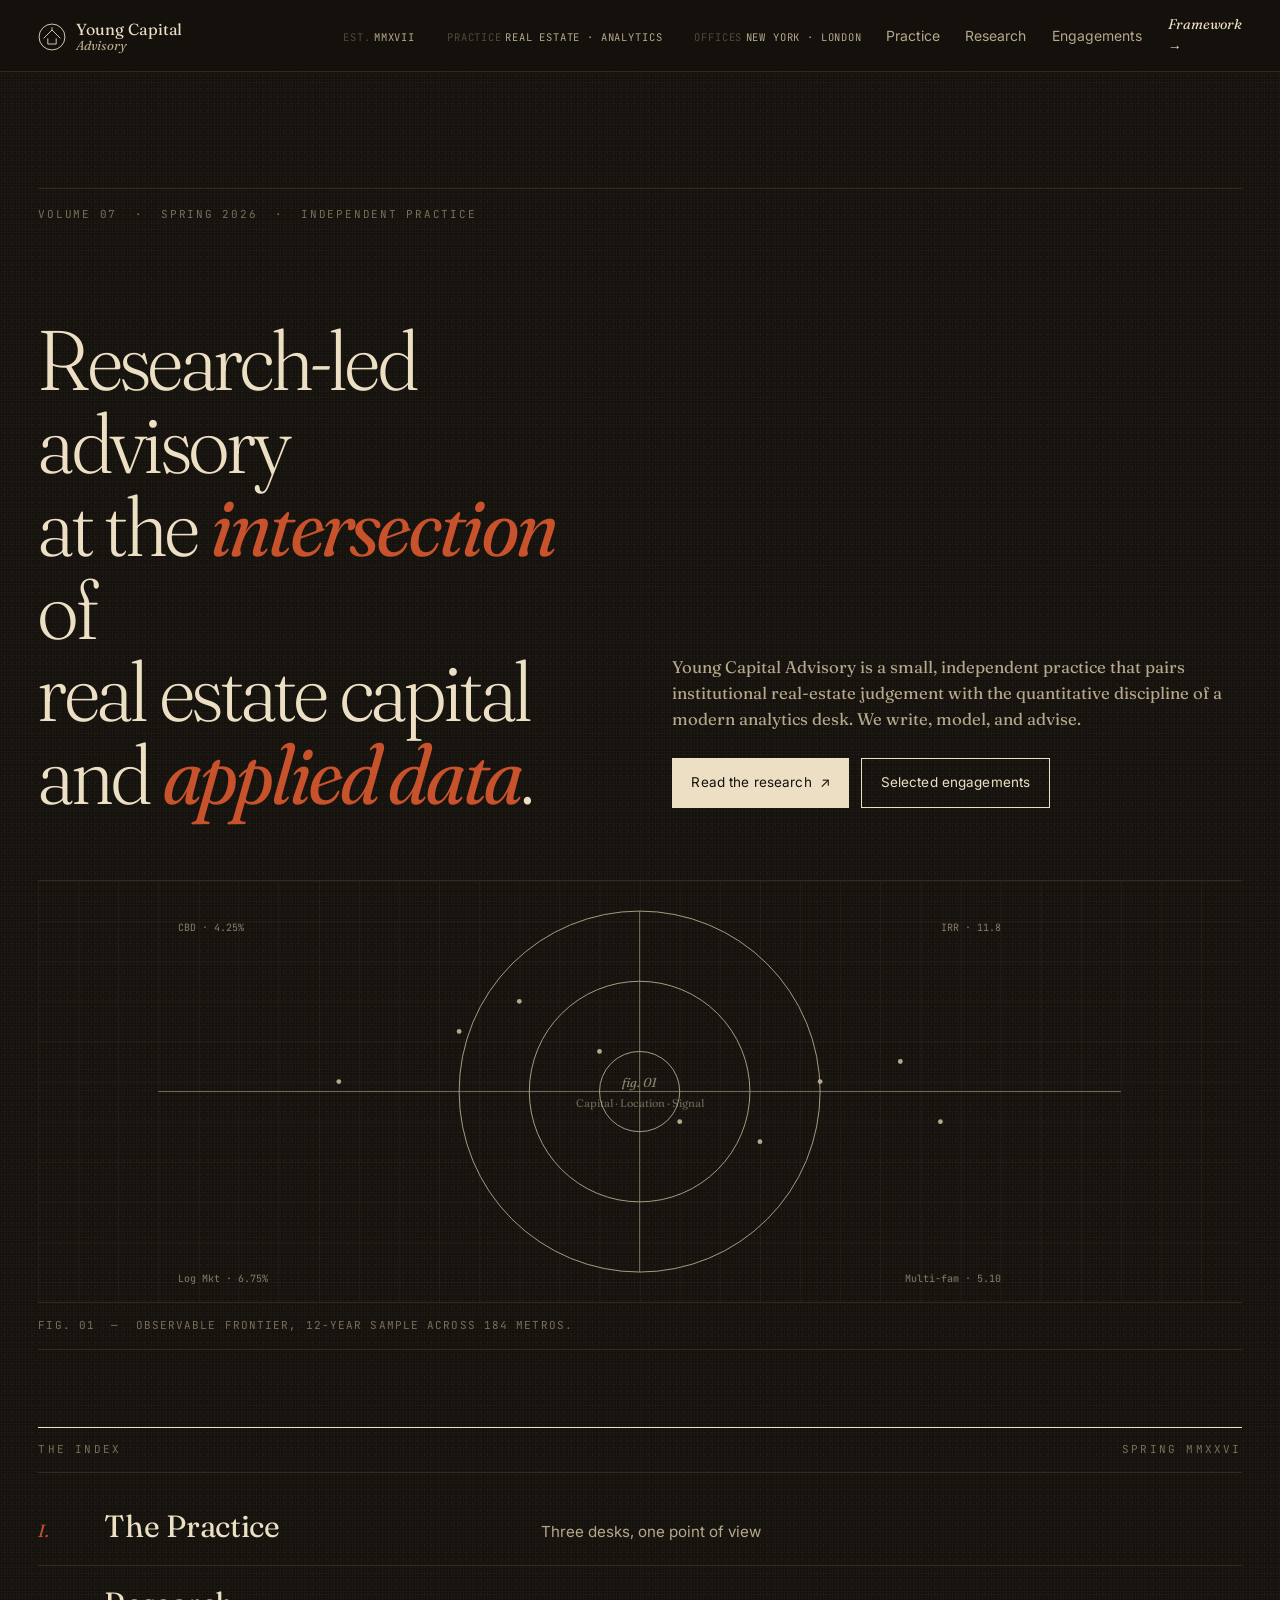
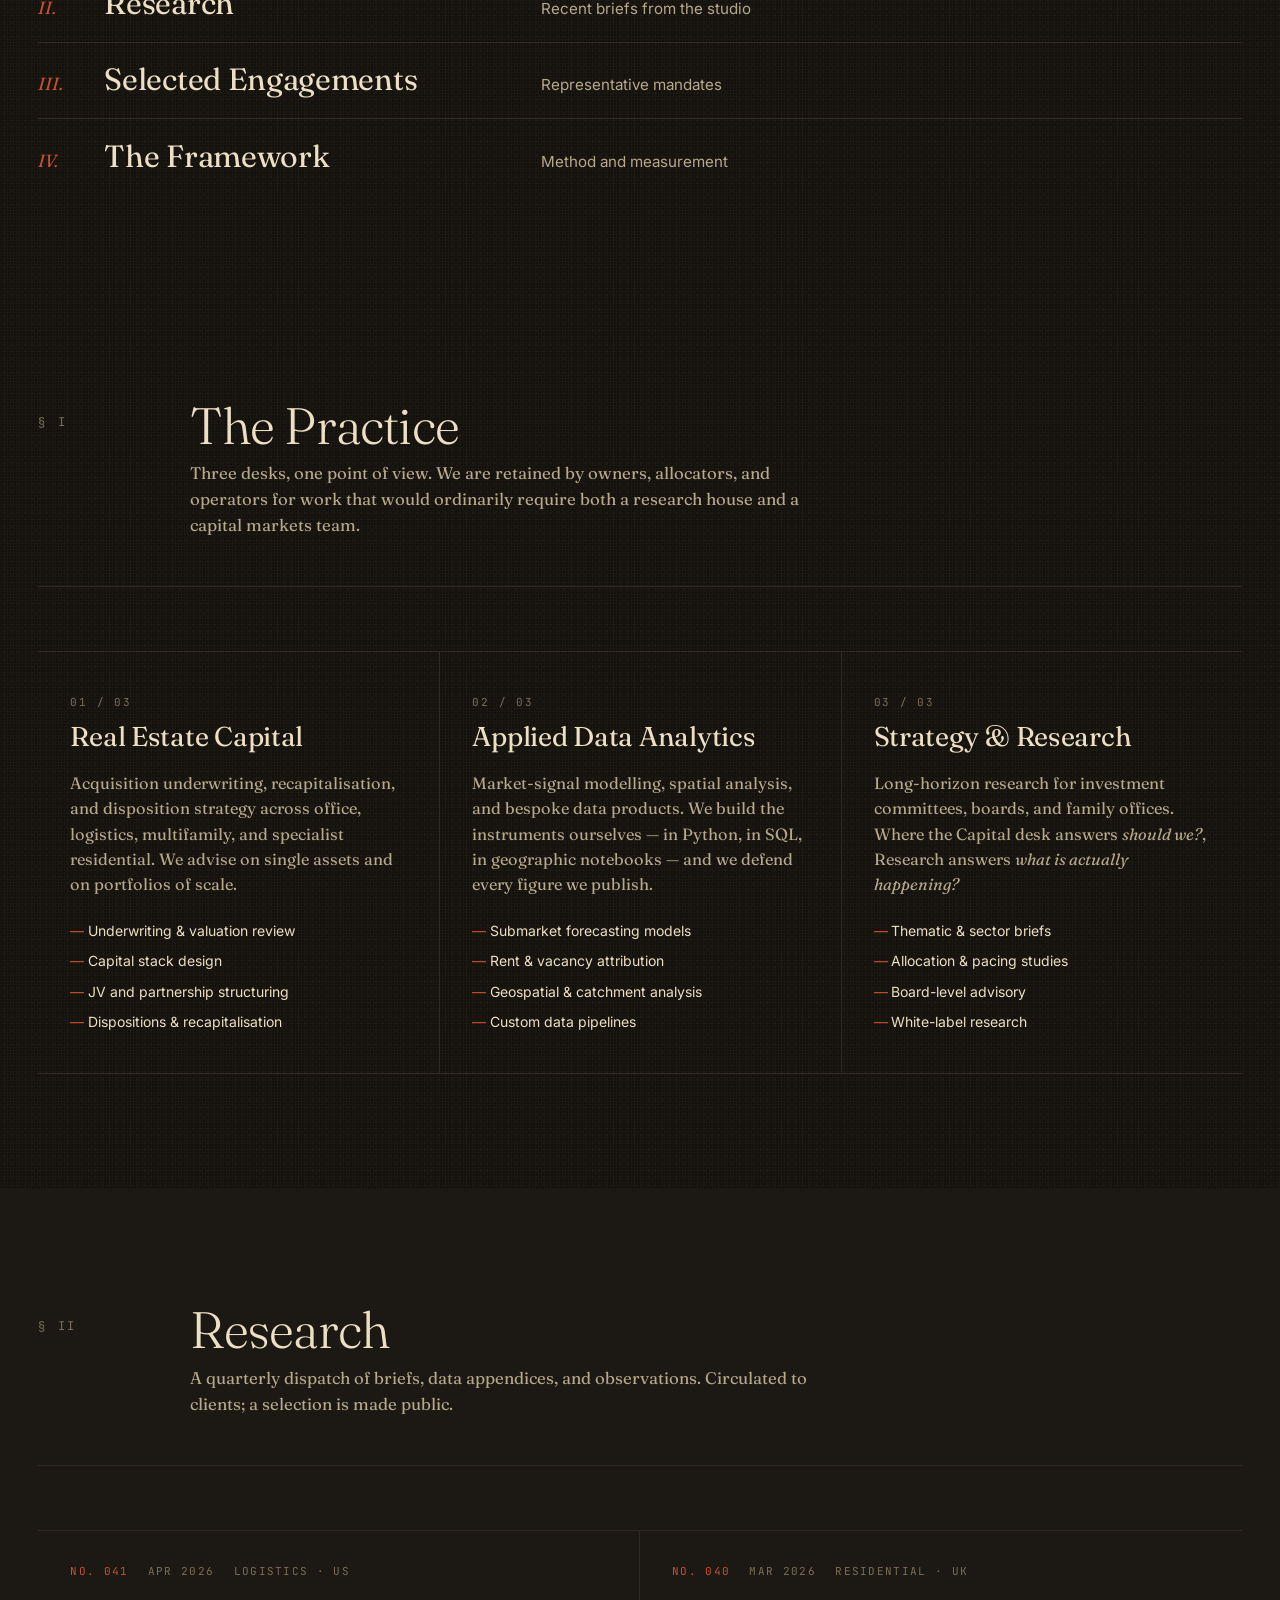
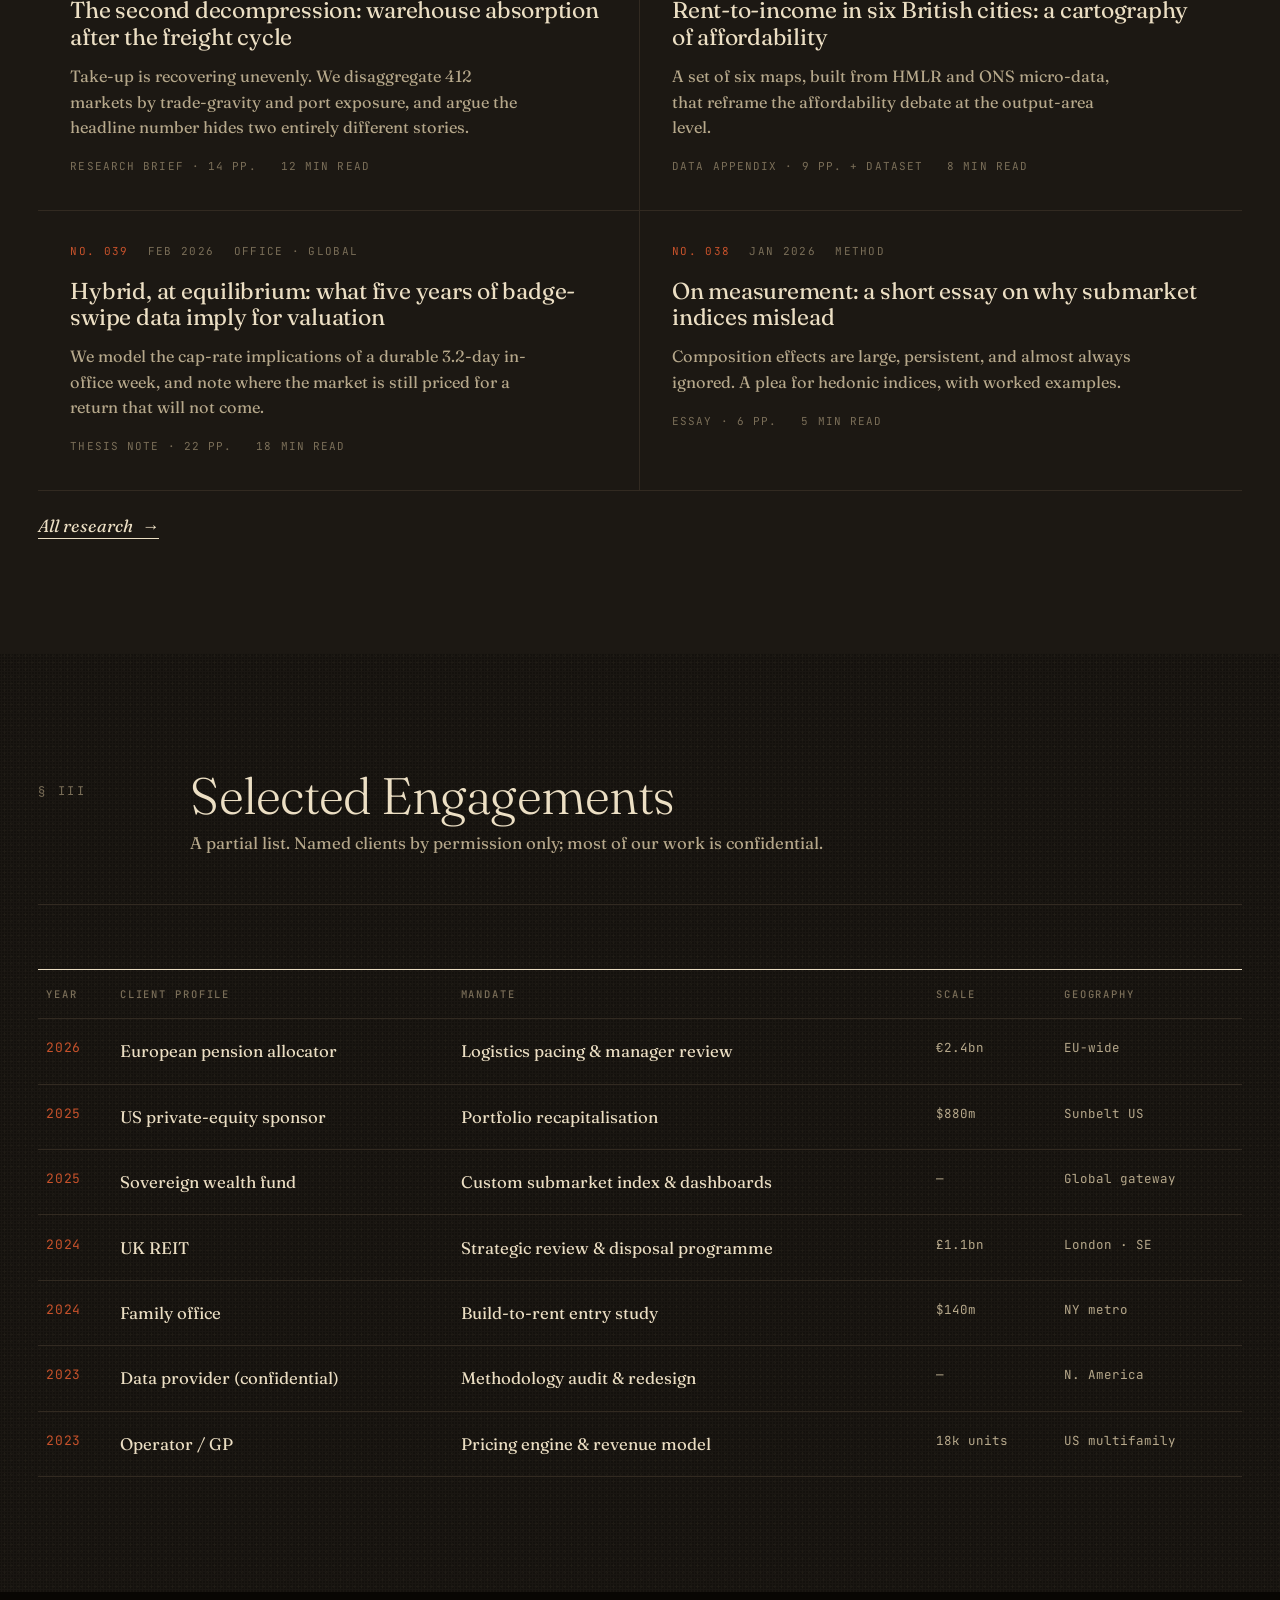
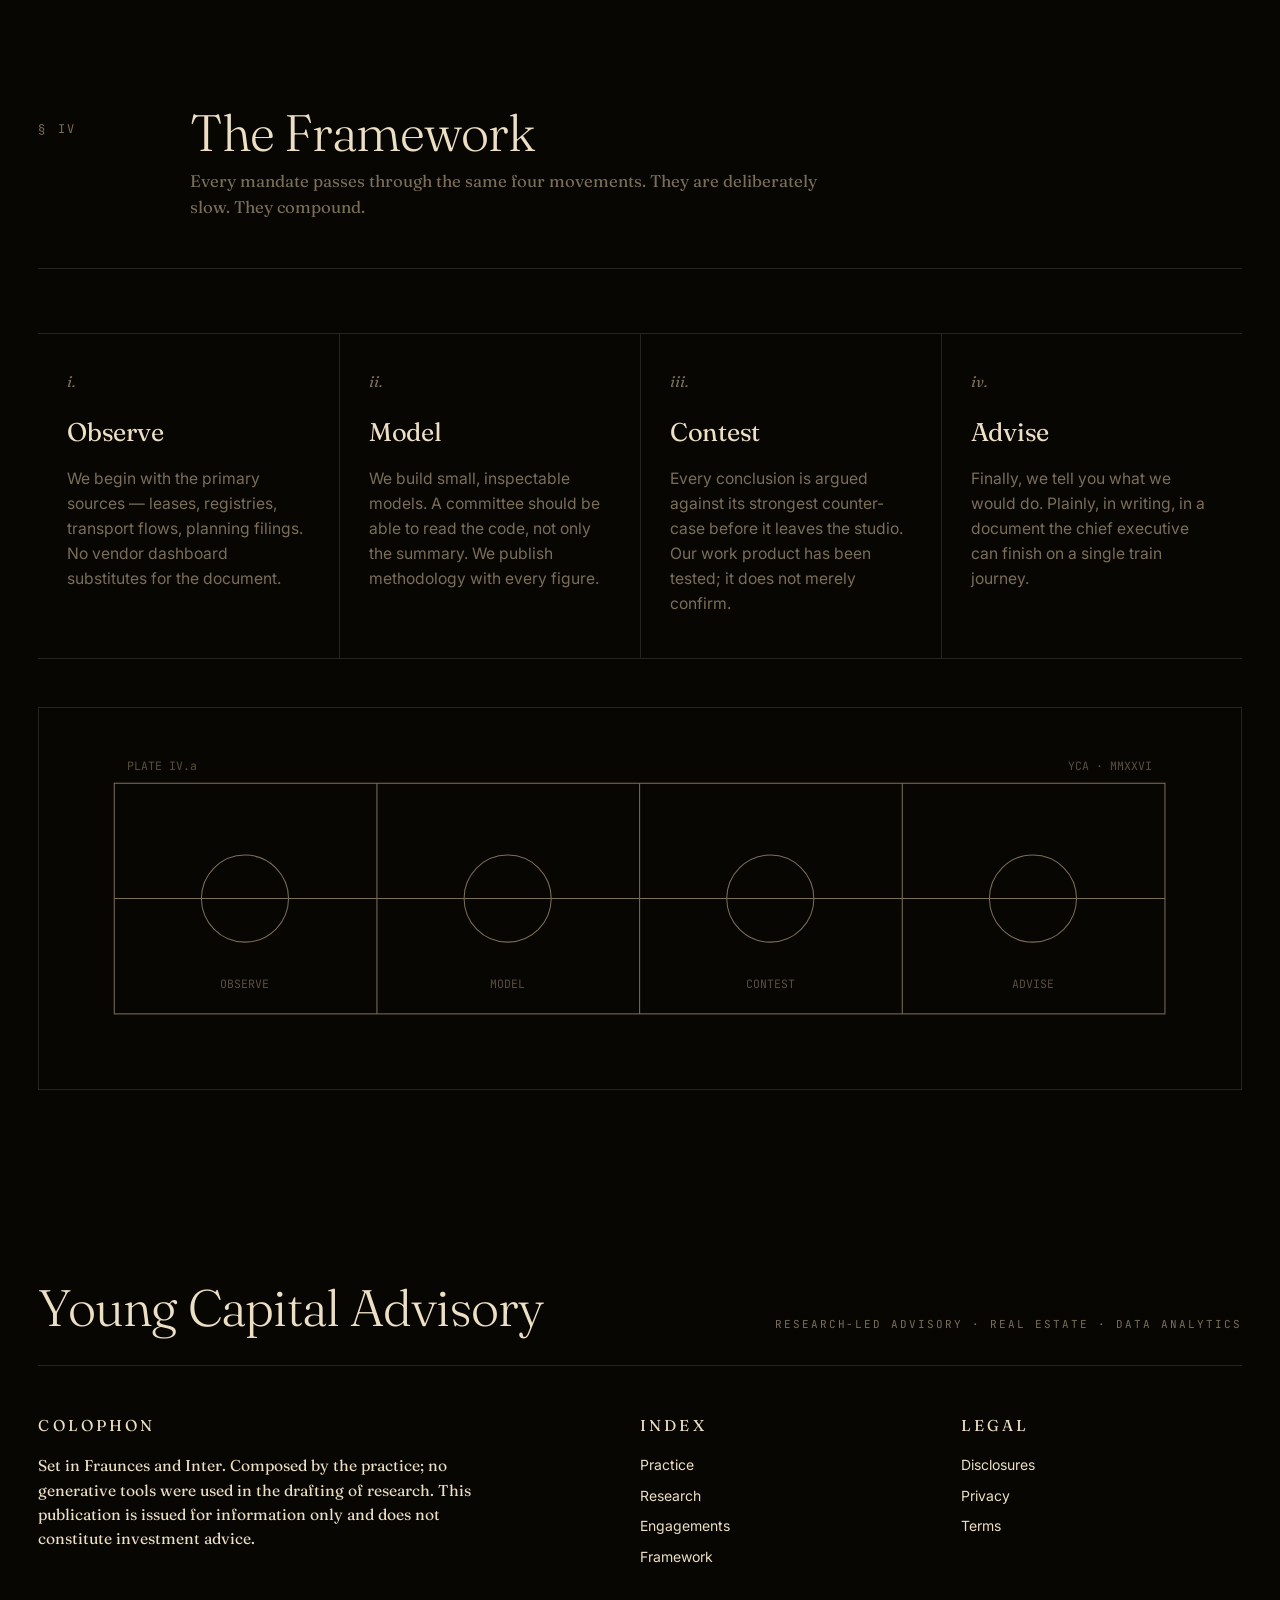
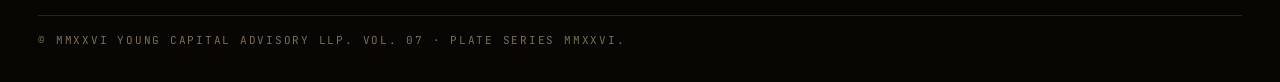
==== commit ed33266b: "Switch to night palette and trim TOC and contact references - Invert the palette: deep warm-charcoal" ====
--- a/public/index.html
+++ b/public/index.html
@@ -37,8 +37,7 @@
       <a href="#practice">Practice</a>
       <a href="#research">Research</a>
       <a href="#engagements">Engagements</a>
-      <a href="#framework">Framework</a>
-      <a href="#contact" class="nav__contact">Contact <span aria-hidden="true">→</span></a>
+      <a href="#framework" class="nav__contact">Framework <span aria-hidden="true">→</span></a>
     </nav>
   </div>
   <div class="masthead__rule" role="presentation"></div>
@@ -63,8 +62,8 @@
           of a modern analytics desk. We write, model, and advise.
         </p>
         <p class="hero__actions">
-          <a class="btn" href="#research">Read the index <span aria-hidden="true">↗</span></a>
-          <a class="btn btn--ghost" href="#contact">Engage the practice</a>
+          <a class="btn" href="#research">Read the research <span aria-hidden="true">↗</span></a>
+          <a class="btn btn--ghost" href="#engagements">Selected engagements</a>
         </p>
       </div>
     </div>
@@ -118,11 +117,10 @@
     <div class="index__bar"><span>The Index</span><span>Spring MMXXVI</span></div>
     <h2 id="index-title" class="visually-hidden">Contents</h2>
     <ol class="toc">
-      <li><a href="#practice"><span class="toc__num">I.</span><span class="toc__title">The Practice</span><span class="toc__lede">How we work with capital</span><span class="toc__page">p. 02</span></a></li>
-      <li><a href="#research"><span class="toc__num">II.</span><span class="toc__title">Research</span><span class="toc__lede">Recent briefs and field notes</span><span class="toc__page">p. 08</span></a></li>
-      <li><a href="#engagements"><span class="toc__num">III.</span><span class="toc__title">Selected Engagements</span><span class="toc__lede">Representative mandates</span><span class="toc__page">p. 18</span></a></li>
-      <li><a href="#framework"><span class="toc__num">IV.</span><span class="toc__title">The Framework</span><span class="toc__lede">Method and measurement</span><span class="toc__page">p. 26</span></a></li>
-      <li><a href="#contact"><span class="toc__num">V.</span><span class="toc__title">Colophon &amp; Contact</span><span class="toc__lede">Correspondence</span><span class="toc__page">p. 34</span></a></li>
+      <li><a href="#practice"><span class="toc__num">I.</span><span class="toc__title">The Practice</span><span class="toc__lede">Three desks, one point of view</span></a></li>
+      <li><a href="#research"><span class="toc__num">II.</span><span class="toc__title">Research</span><span class="toc__lede">Recent briefs from the studio</span></a></li>
+      <li><a href="#engagements"><span class="toc__num">III.</span><span class="toc__title">Selected Engagements</span><span class="toc__lede">Representative mandates</span></a></li>
+      <li><a href="#framework"><span class="toc__num">IV.</span><span class="toc__title">The Framework</span><span class="toc__lede">Method and measurement</span></a></li>
     </ol>
   </section>
 
@@ -203,7 +201,7 @@
   <section class="section section--paper" id="research" aria-labelledby="research-title">
     <header class="section__head">
       <p class="section__num">§ II</p>
-      <h2 id="research-title" class="section__title">Research &amp; Field Notes</h2>
+      <h2 id="research-title" class="section__title">Research</h2>
       <p class="section__kicker">
         A quarterly dispatch of briefs, data appendices, and observations.
         Circulated to clients; a selection is made public.
@@ -368,57 +366,6 @@
     </figure>
   </section>
 
-  <!-- ============ CONTACT ============ -->
-  <section class="section section--contact" id="contact" aria-labelledby="contact-title">
-    <header class="section__head">
-      <p class="section__num">§ V</p>
-      <h2 id="contact-title" class="section__title">Correspondence</h2>
-      <p class="section__kicker">
-        We take on a small number of new mandates each quarter. Write to
-        us; a partner will reply.
-      </p>
-    </header>
-
-    <div class="contact__grid">
-      <dl class="contact__book">
-        <div>
-          <dt>New York</dt>
-          <dd>
-            41 E 11th Street, Floor 6<br />
-            New York, NY 10003<br />
-            <a href="mailto:ny@youngcapital.advisory">ny@youngcapital.advisory</a>
-          </dd>
-        </div>
-        <div>
-          <dt>London</dt>
-          <dd>
-            14 Hatton Garden, 3rd Floor<br />
-            London EC1N 8AT<br />
-            <a href="mailto:ldn@youngcapital.advisory">ldn@youngcapital.advisory</a>
-          </dd>
-        </div>
-        <div>
-          <dt>Press &amp; Research Desk</dt>
-          <dd><a href="mailto:press@youngcapital.advisory">press@youngcapital.advisory</a></dd>
-        </div>
-        <div>
-          <dt>General Enquiries</dt>
-          <dd><a href="mailto:hello@youngcapital.advisory">hello@youngcapital.advisory</a></dd>
-        </div>
-      </dl>
-
-      <aside class="contact__note">
-        <p class="eyebrow">A note on engagement</p>
-        <p>
-          Young Capital Advisory is independent and unaffiliated with any
-          broker, lender, or asset manager. We work on retainer or by the
-          deliverable, never on commission. References are available on
-          request.
-        </p>
-      </aside>
-    </div>
-  </section>
-
 </main>
 
 <footer class="colophon">
@@ -443,15 +390,6 @@
         <li><a href="#research">Research</a></li>
         <li><a href="#engagements">Engagements</a></li>
         <li><a href="#framework">Framework</a></li>
-        <li><a href="#contact">Contact</a></li>
-      </ul>
-    </div>
-    <div>
-      <p class="colophon__label">Correspondence</p>
-      <ul class="colophon__links">
-        <li><a href="mailto:hello@youngcapital.advisory">hello@youngcapital.advisory</a></li>
-        <li><a href="#">The Quarterly (subscribe)</a></li>
-        <li><a href="#">LinkedIn</a></li>
       </ul>
     </div>
     <div>
--- a/public/styles.css
+++ b/public/styles.css
@@ -1,22 +1,20 @@
 /* ------------------------------------------------------------------ *
- *  Young Capital Advisory
- *  A hand-set editorial system. Paper, ink, rule, and a single oxblood.
- *  References: Impossible Bureau (restraint, scale, rhythm) and the
- *  Codex Atlanticus digital archive (plates, captions, antiqued warmth).
+ *  Young Capital Advisory — Night edition
+ *  Deep warm-charcoal ground, cream ink, copper-rust accent.
  * ------------------------------------------------------------------ */
 
 :root {
-  --paper:        #F1EADC;   /* warm ivory body */
-  --paper-deep:   #E7DDC8;   /* section alternate */
-  --ink:          #15120E;   /* near-black, warm */
-  --ink-soft:     #4A423A;   /* secondary copy */
-  --ink-mute:     #7A7063;   /* captions, metadata */
-  --rule:         #CFC4AE;   /* hairlines */
-  --oxblood:      #6B2416;   /* single accent */
-  --oxblood-ink:  #8A2E1C;
-  --dark:         #1C1712;   /* dark section */
-  --dark-ink:     #EADFC7;   /* copy on dark */
-  --dark-mute:    #9A8E76;
+  --paper:        #14110D;   /* deep warm charcoal — the page */
+  --paper-deep:   #1C1813;   /* section alternate, slightly lifted */
+  --ink:          #ECDFC4;   /* warm cream, primary copy */
+  --ink-soft:     #B6A88B;   /* secondary copy */
+  --ink-mute:     #7A6E58;   /* captions, metadata */
+  --rule:         #322A21;   /* hairlines */
+  --oxblood:      #C7522B;   /* single accent — copper-rust */
+  --oxblood-ink:  #DA6238;
+  --dark:         #080603;   /* deepest emphasis section */
+  --dark-ink:     #ECDFC4;
+  --dark-mute:    #7A6E58;
 
   --serif: "Fraunces", "Iowan Old Style", "Baskerville", "Georgia", serif;
   --sans:  "Inter", -apple-system, BlinkMacSystemFont, "Helvetica Neue", Arial, sans-serif;
@@ -40,10 +38,10 @@
   text-rendering: optimizeLegibility;
   -webkit-font-smoothing: antialiased;
   -moz-osx-font-smoothing: grayscale;
-  /* subtle paper grain */
+  /* subtle warm grain on dark ground */
   background-image:
-    radial-gradient(rgba(80,60,40,0.045) 1px, transparent 1.2px),
-    radial-gradient(rgba(80,60,40,0.035) 1px, transparent 1.2px);
+    radial-gradient(rgba(220,200,160,0.030) 1px, transparent 1.2px),
+    radial-gradient(rgba(220,200,160,0.022) 1px, transparent 1.2px);
   background-size: 3px 3px, 7px 7px;
   background-position: 0 0, 1px 2px;
 }
@@ -351,14 +349,14 @@
 .toc li + li { border-top: 1px solid var(--rule); }
 .toc a {
   display: grid;
-  grid-template-columns: 50px 1.2fr 2fr auto;
+  grid-template-columns: 50px minmax(14ch, 1.2fr) 2fr;
   align-items: baseline;
   gap: 1rem;
   padding: 1.3rem 0;
   transition: background .25s ease, padding .25s ease;
 }
 .toc a:hover {
-  background: linear-gradient(to right, transparent, rgba(107,36,22,0.04) 10%, rgba(107,36,22,0.04) 90%, transparent);
+  background: linear-gradient(to right, transparent, rgba(199,82,43,0.10) 10%, rgba(199,82,43,0.10) 90%, transparent);
   padding-left: .6rem;
 }
 .toc__num {
@@ -372,13 +370,8 @@
   letter-spacing: -0.01em;
 }
 .toc__lede { color: var(--ink-soft); font-size: .95rem; }
-.toc__page {
-  font-family: var(--mono); font-size: 11px;
-  color: var(--ink-mute); letter-spacing: 0.1em;
-  justify-self: end;
-}
 @media (max-width: 800px) {
-  .toc a { grid-template-columns: 40px 1fr auto; }
+  .toc a { grid-template-columns: 40px 1fr; }
   .toc__lede { display: none; }
 }
 
@@ -456,7 +449,7 @@
   transition: background .3s ease;
 }
 .journal__item:nth-child(odd)  { border-right: 1px solid var(--rule); }
-.journal__item:hover { background: rgba(107,36,22,0.035); }
+.journal__item:hover { background: rgba(199,82,43,0.08); }
 .journal__meta {
   display: flex; gap: 1.2rem;
   font-family: var(--mono); font-size: 11px;
@@ -543,7 +536,7 @@
   color: var(--ink-soft);
 }
 .ledger tbody tr { transition: background .2s ease; }
-.ledger tbody tr:hover { background: rgba(107,36,22,0.035); }
+.ledger tbody tr:hover { background: rgba(199,82,43,0.08); }
 .ledger tbody td:first-child {
   font-family: var(--mono);
   color: var(--oxblood);
@@ -626,61 +619,6 @@
 }
 
 /* ------------------------------------------------------------------ */
-/*  Contact                                                           */
-/* ------------------------------------------------------------------ */
-
-.contact__grid {
-  display: grid;
-  grid-template-columns: 2fr 1fr;
-  gap: clamp(2rem, 5vw, 5rem);
-  border-top: 1px solid var(--rule);
-  padding-top: 3rem;
-}
-.contact__book {
-  display: grid;
-  grid-template-columns: 1fr 1fr;
-  gap: 2.5rem 3rem;
-}
-.contact__book dt {
-  font-family: var(--mono);
-  font-size: 11px;
-  letter-spacing: 0.2em;
-  text-transform: uppercase;
-  color: var(--ink-mute);
-  margin-bottom: .6rem;
-}
-.contact__book dd {
-  margin: 0;
-  font-family: var(--serif);
-  font-size: 1.08rem;
-  line-height: 1.55;
-  color: var(--ink);
-}
-.contact__book a {
-  color: var(--oxblood);
-  border-bottom: 1px solid var(--rule);
-  padding-bottom: 1px;
-  transition: border-color .2s ease;
-}
-.contact__book a:hover { border-color: var(--oxblood); }
-
-.contact__note {
-  padding: 1.5rem;
-  background: var(--paper-deep);
-  border: 1px solid var(--rule);
-}
-.contact__note .eyebrow { display: block; margin-bottom: 1rem; }
-.contact__note p {
-  font-family: var(--serif);
-  font-size: 1rem;
-  line-height: 1.55;
-  color: var(--ink-soft);
-}
-@media (max-width: 800px) {
-  .contact__grid, .contact__book { grid-template-columns: 1fr; }
-}
-
-/* ------------------------------------------------------------------ */
 /*  Colophon / Footer                                                 */
 /* ------------------------------------------------------------------ */
 
@@ -715,7 +653,7 @@
 .colophon__grid {
   max-width: var(--max); margin: 0 auto;
   display: grid;
-  grid-template-columns: 2fr 1fr 1fr 1fr;
+  grid-template-columns: 2fr 1fr 1fr;
   gap: 2.5rem;
 }
 .colophon__label {
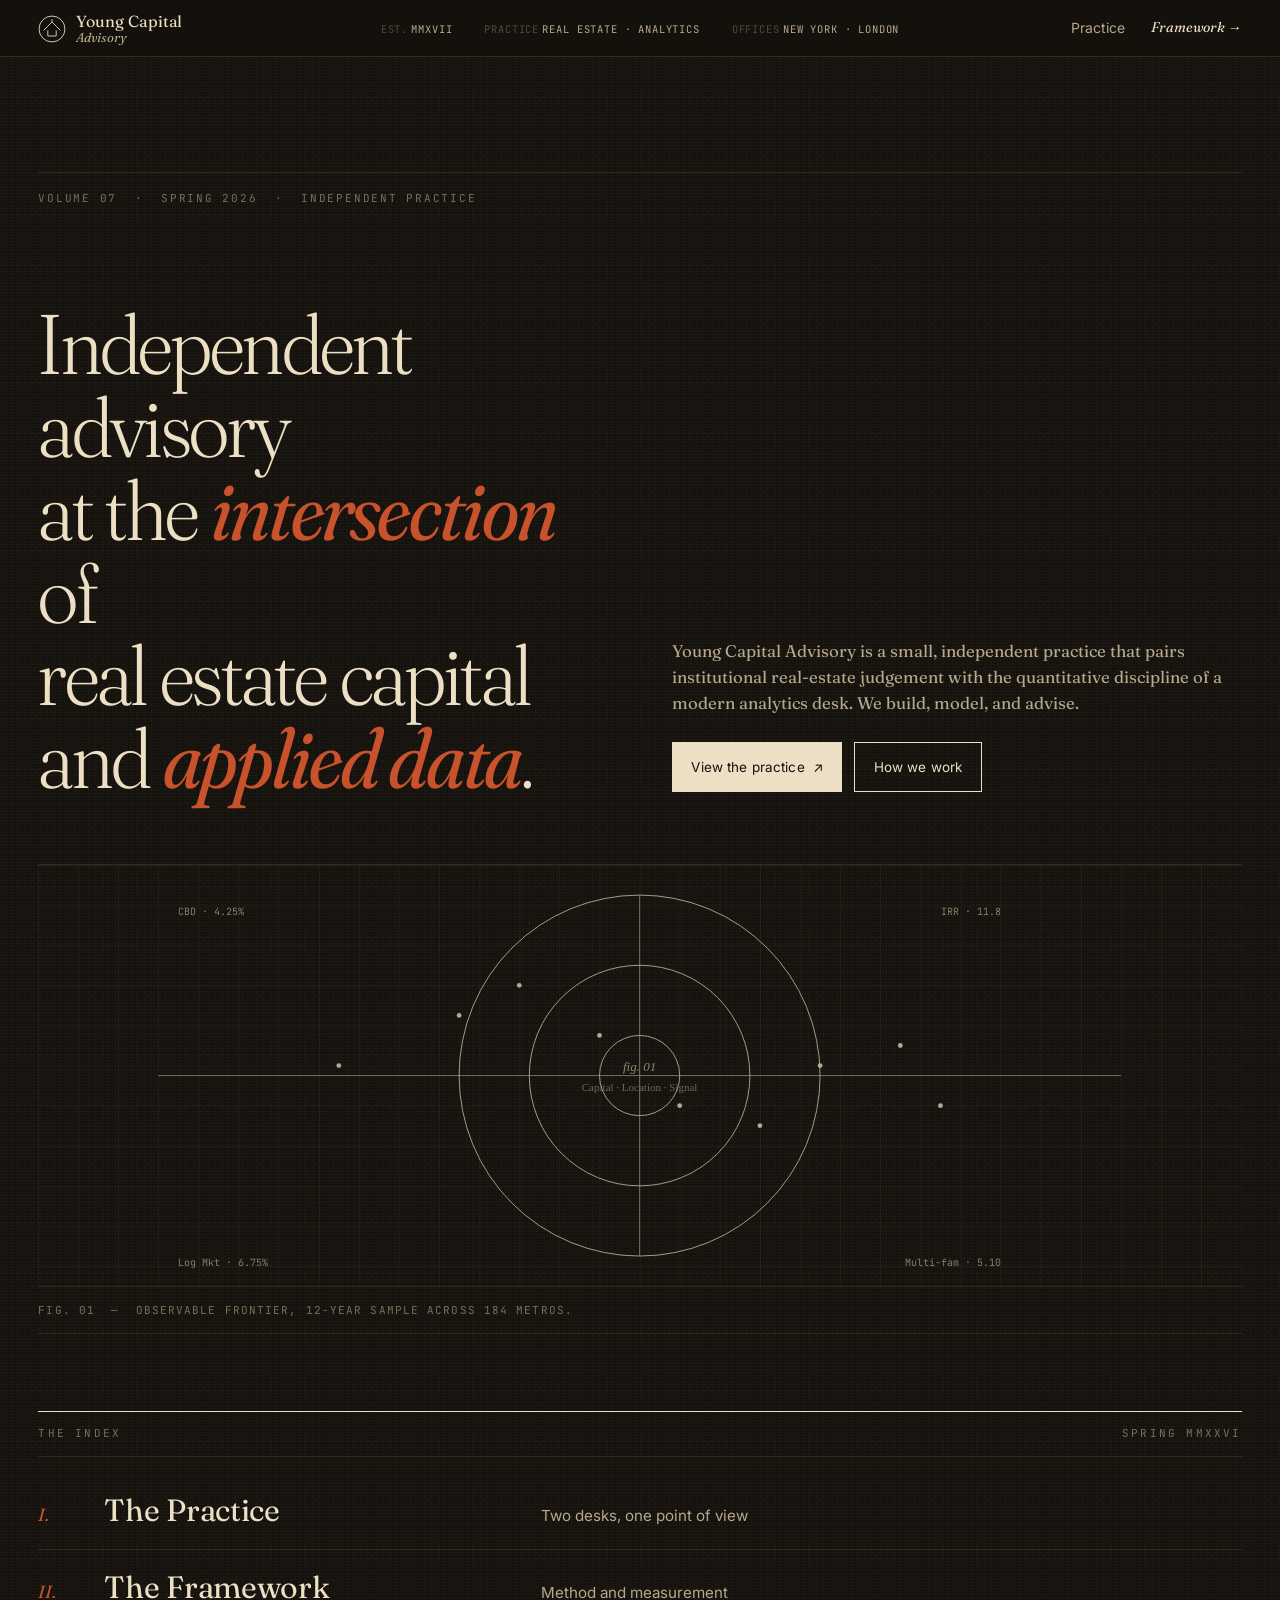
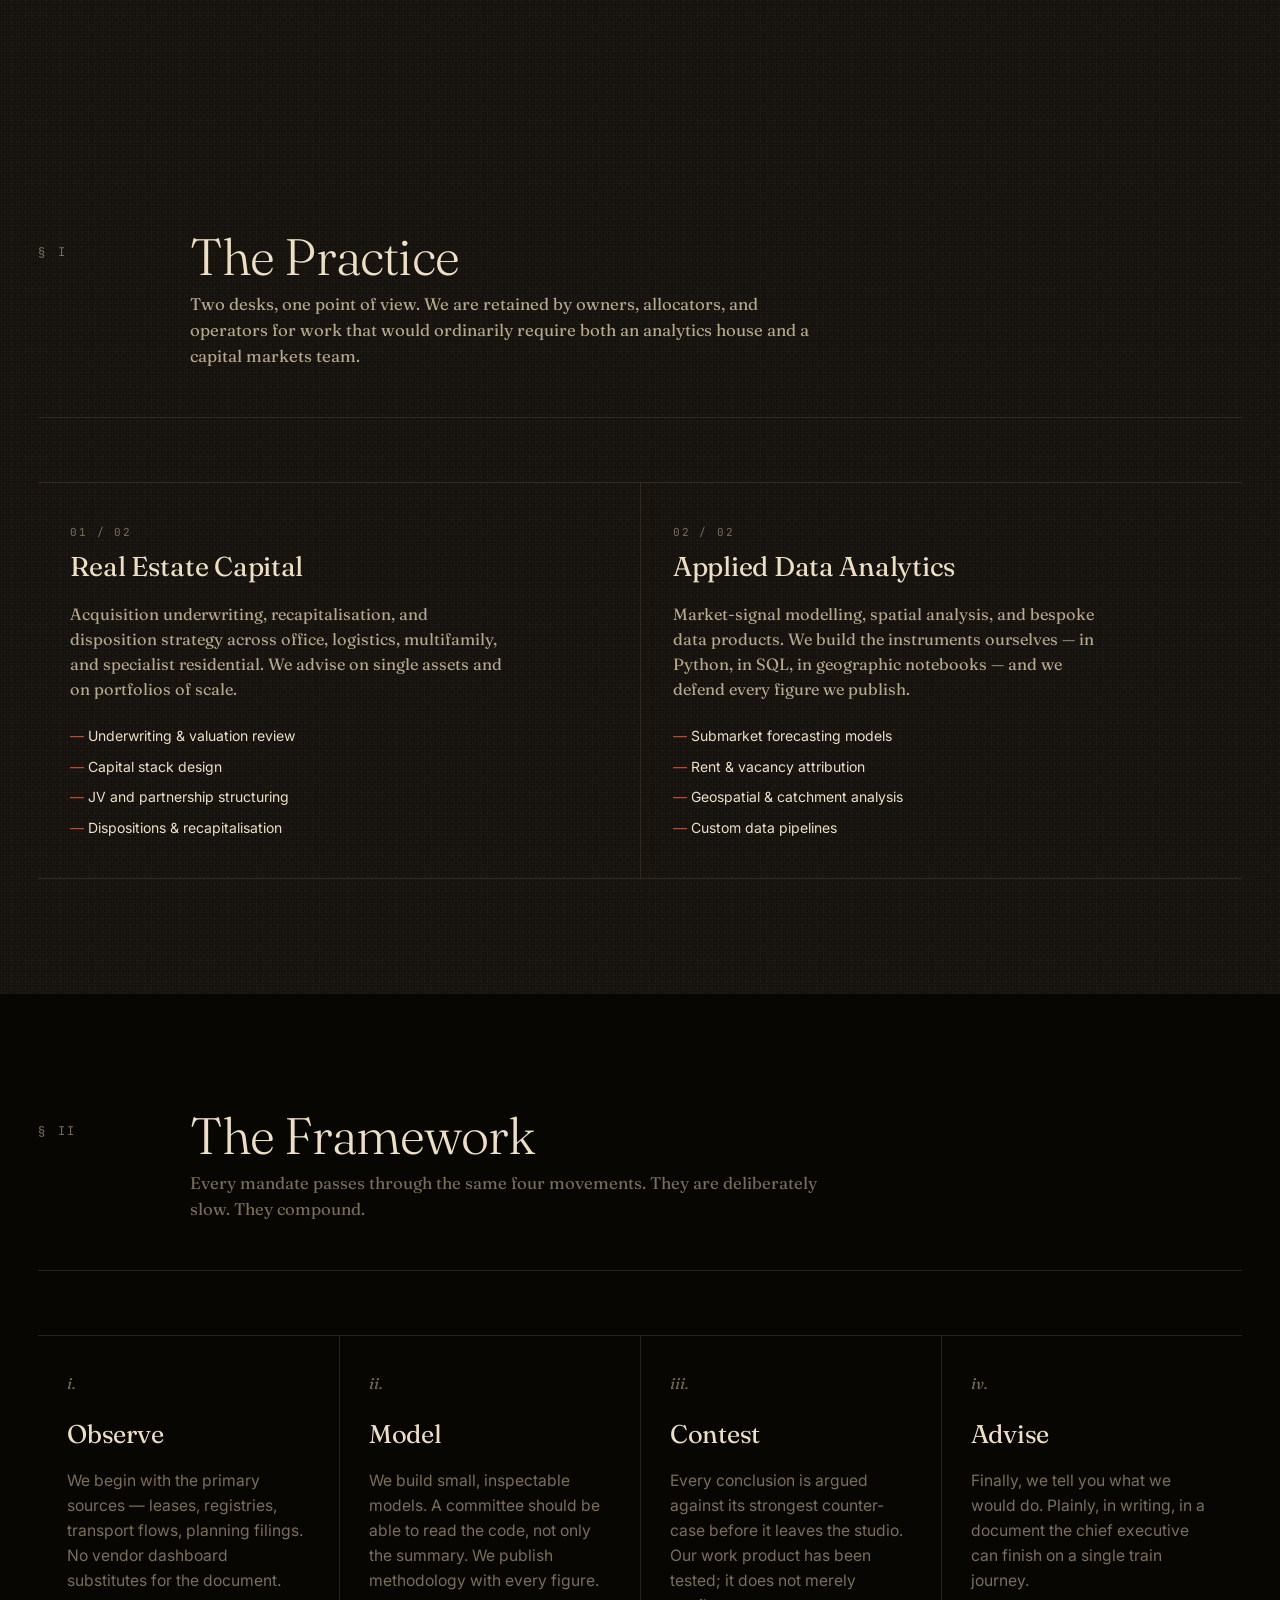
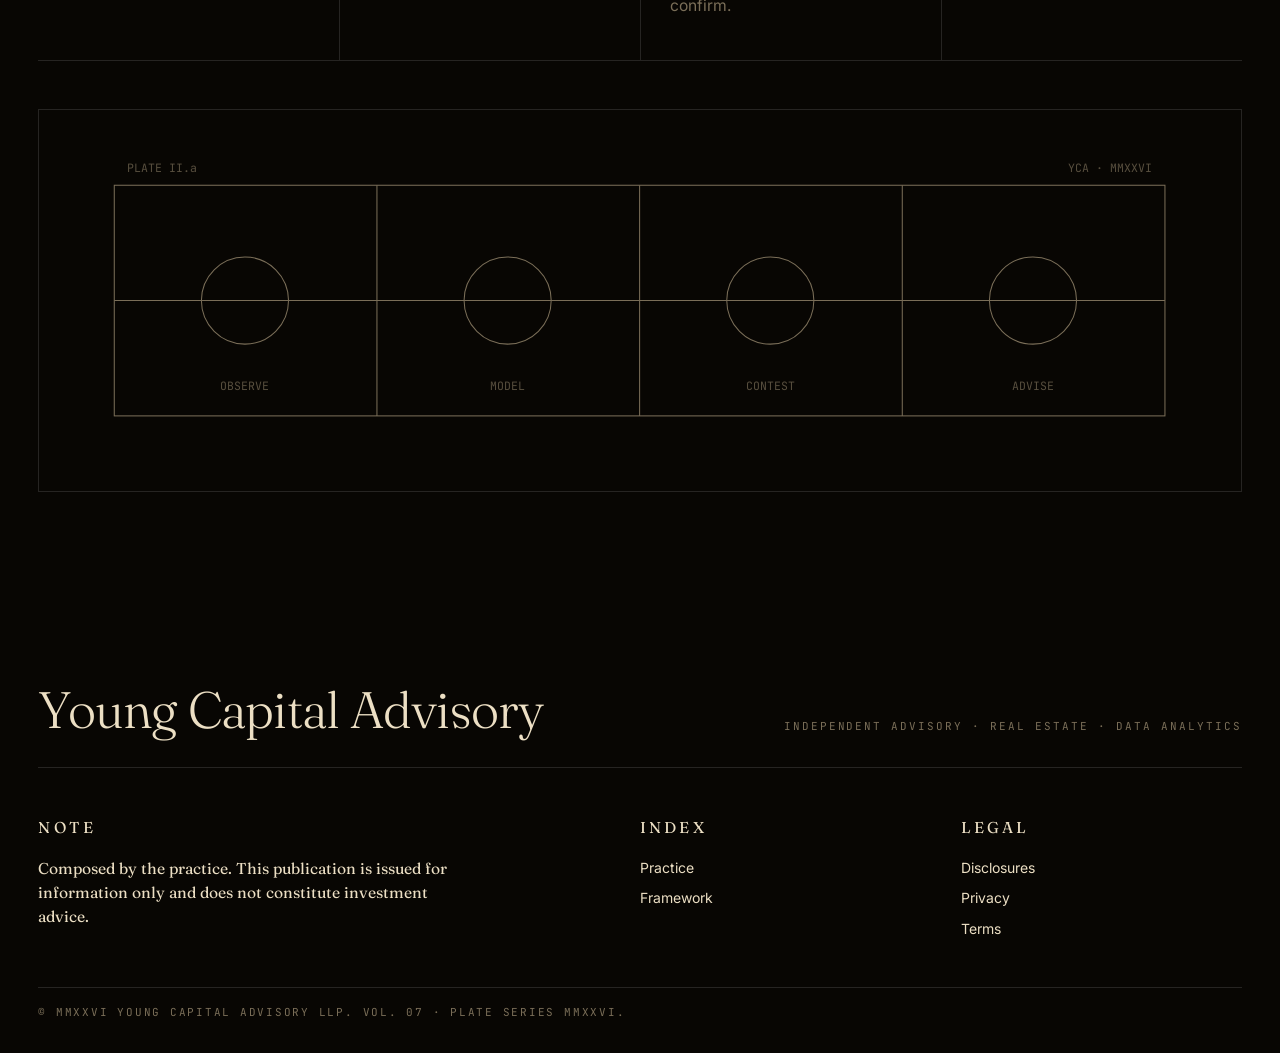
==== commit 979e3ba4: "Remove Research and Engagements sections; strip surrounding references - Drop the entire Research se" ====
--- a/public/index.html
+++ b/public/index.html
@@ -3,8 +3,8 @@
 <head>
 <meta charset="utf-8" />
 <meta name="viewport" content="width=device-width,initial-scale=1" />
-<title>Young Capital Advisory — Research-led real estate and data analytics</title>
-<meta name="description" content="Young Capital Advisory is an independent research practice working at the intersection of real estate capital and applied data analytics." />
+<title>Young Capital Advisory — Real estate and applied data analytics</title>
+<meta name="description" content="Young Capital Advisory is an independent advisory practice working at the intersection of real estate capital and applied data analytics." />
 <link rel="preconnect" href="https://fonts.googleapis.com" />
 <link rel="preconnect" href="https://fonts.gstatic.com" crossorigin />
 <link href="https://fonts.googleapis.com/css2?family=Fraunces:ital,opsz,wght@0,9..144,300;0,9..144,400;0,9..144,500;1,9..144,400&family=Inter:wght@300;400;500;600&family=JetBrains+Mono:wght@400;500&display=swap" rel="stylesheet" />
@@ -35,8 +35,6 @@
     </dl>
     <nav class="masthead__nav" aria-label="Primary">
       <a href="#practice">Practice</a>
-      <a href="#research">Research</a>
-      <a href="#engagements">Engagements</a>
       <a href="#framework" class="nav__contact">Framework <span aria-hidden="true">→</span></a>
     </nav>
   </div>
@@ -50,7 +48,7 @@
     <div class="hero__grid">
       <p class="eyebrow">Volume 07 &nbsp;·&nbsp; Spring 2026 &nbsp;·&nbsp; Independent Practice</p>
       <h1 id="hero-title" class="display">
-        Research-led advisory<br />
+        Independent advisory<br />
         at the <em>intersection</em> of<br />
         real&nbsp;estate capital<br />
         and <em>applied data</em>.
@@ -59,11 +57,11 @@
         <p class="lede">
           Young Capital Advisory is a small, independent practice that pairs
           institutional real-estate judgement with the quantitative discipline
-          of a modern analytics desk. We write, model, and advise.
+          of a modern analytics desk. We build, model, and advise.
         </p>
         <p class="hero__actions">
-          <a class="btn" href="#research">Read the research <span aria-hidden="true">↗</span></a>
-          <a class="btn btn--ghost" href="#engagements">Selected engagements</a>
+          <a class="btn" href="#practice">View the practice <span aria-hidden="true">↗</span></a>
+          <a class="btn btn--ghost" href="#framework">How we work</a>
         </p>
       </div>
     </div>
@@ -76,14 +74,11 @@
           </pattern>
         </defs>
         <rect width="1200" height="420" fill="url(#grid)" />
-        <!-- Orbit -->
         <circle cx="600" cy="210" r="180" fill="none" stroke="currentColor" stroke-width="0.9" />
         <circle cx="600" cy="210" r="110" fill="none" stroke="currentColor" stroke-width="0.9" />
         <circle cx="600" cy="210" r="40"  fill="none" stroke="currentColor" stroke-width="0.9" />
-        <!-- Axes -->
         <line x1="120" y1="210" x2="1080" y2="210" stroke="currentColor" stroke-width="0.6" />
         <line x1="600" y1="30"  x2="600"  y2="390"  stroke="currentColor" stroke-width="0.6" />
-        <!-- Plotted points (yield, risk, IRR etc.) -->
         <g fill="currentColor">
           <circle cx="420" cy="150" r="2.4" />
           <circle cx="480" cy="120" r="2.4" />
@@ -95,15 +90,13 @@
           <circle cx="860" cy="180" r="2.4" />
           <circle cx="900" cy="240" r="2.4" />
         </g>
-        <!-- Tickers -->
         <g font-family="JetBrains Mono, monospace" font-size="10" fill="currentColor" opacity="0.7">
           <text x="140" y="50">CBD · 4.25%</text>
           <text x="960" y="50" text-anchor="end">IRR · 11.8</text>
           <text x="140" y="400">Log Mkt · 6.75%</text>
           <text x="960" y="400" text-anchor="end">Multi-fam · 5.10</text>
         </g>
-        <!-- Label at center -->
-        <g font-family="Fraunces, serif" text-anchor="middle" fill="currentColor">
+        <g font-family="serif" text-anchor="middle" fill="currentColor">
           <text x="600" y="205" font-size="13" font-style="italic" opacity="0.75">fig. 01</text>
           <text x="600" y="225" font-size="11" opacity="0.55">Capital · Location · Signal</text>
         </g>
@@ -117,10 +110,8 @@
     <div class="index__bar"><span>The Index</span><span>Spring MMXXVI</span></div>
     <h2 id="index-title" class="visually-hidden">Contents</h2>
     <ol class="toc">
-      <li><a href="#practice"><span class="toc__num">I.</span><span class="toc__title">The Practice</span><span class="toc__lede">Three desks, one point of view</span></a></li>
-      <li><a href="#research"><span class="toc__num">II.</span><span class="toc__title">Research</span><span class="toc__lede">Recent briefs from the studio</span></a></li>
-      <li><a href="#engagements"><span class="toc__num">III.</span><span class="toc__title">Selected Engagements</span><span class="toc__lede">Representative mandates</span></a></li>
-      <li><a href="#framework"><span class="toc__num">IV.</span><span class="toc__title">The Framework</span><span class="toc__lede">Method and measurement</span></a></li>
+      <li><a href="#practice"><span class="toc__num">I.</span><span class="toc__title">The Practice</span><span class="toc__lede">Two desks, one point of view</span></a></li>
+      <li><a href="#framework"><span class="toc__num">II.</span><span class="toc__title">The Framework</span><span class="toc__lede">Method and measurement</span></a></li>
     </ol>
   </section>
 
@@ -130,17 +121,17 @@
       <p class="section__num">§ I</p>
       <h2 id="practice-title" class="section__title">The Practice</h2>
       <p class="section__kicker">
-        Three desks, one point of view. We are retained by owners,
+        Two desks, one point of view. We are retained by owners,
         allocators, and operators for work that would ordinarily require
-        both a research house and a capital markets team.
+        both an analytics house and a capital markets team.
       </p>
     </header>
 
-    <div class="practice__grid">
+    <div class="practice__grid practice__grid--two">
 
       <article class="practice">
         <header>
-          <span class="practice__num">01 / 03</span>
+          <span class="practice__num">01 / 02</span>
           <h3>Real Estate Capital</h3>
         </header>
         <p>
@@ -159,7 +150,7 @@
 
       <article class="practice">
         <header>
-          <span class="practice__num">02 / 03</span>
+          <span class="practice__num">02 / 02</span>
           <h3>Applied Data Analytics</h3>
         </header>
         <p>
@@ -175,127 +166,13 @@
         </ul>
       </article>
 
-      <article class="practice">
-        <header>
-          <span class="practice__num">03 / 03</span>
-          <h3>Strategy &amp; Research</h3>
-        </header>
-        <p>
-          Long-horizon research for investment committees, boards, and
-          family offices. Where the Capital desk answers
-          <em>should we?</em>, Research answers <em>what is actually
-          happening?</em>
-        </p>
-        <ul class="practice__list">
-          <li>Thematic &amp; sector briefs</li>
-          <li>Allocation &amp; pacing studies</li>
-          <li>Board-level advisory</li>
-          <li>White-label research</li>
-        </ul>
-      </article>
-
-    </div>
-  </section>
-
-  <!-- ============ RESEARCH ============ -->
-  <section class="section section--paper" id="research" aria-labelledby="research-title">
-    <header class="section__head">
-      <p class="section__num">§ II</p>
-      <h2 id="research-title" class="section__title">Research</h2>
-      <p class="section__kicker">
-        A quarterly dispatch of briefs, data appendices, and observations.
-        Circulated to clients; a selection is made public.
-      </p>
-    </header>
-
-    <ol class="journal">
-
-      <li class="journal__item">
-        <p class="journal__meta"><span>No. 041</span><span>Apr 2026</span><span>Logistics · US</span></p>
-        <h3 class="journal__title">
-          <a href="#">The second decompression: warehouse absorption after the freight cycle</a>
-        </h3>
-        <p class="journal__dek">
-          Take-up is recovering unevenly. We disaggregate 412 markets by
-          trade-gravity and port exposure, and argue the headline number
-          hides two entirely different stories.
-        </p>
-        <p class="journal__credit"><span>Research brief · 14 pp.</span><span>12 min read</span></p>
-      </li>
-
-      <li class="journal__item">
-        <p class="journal__meta"><span>No. 040</span><span>Mar 2026</span><span>Residential · UK</span></p>
-        <h3 class="journal__title">
-          <a href="#">Rent-to-income in six British cities: a cartography of affordability</a>
-        </h3>
-        <p class="journal__dek">
-          A set of six maps, built from HMLR and ONS micro-data, that reframe
-          the affordability debate at the output-area level.
-        </p>
-        <p class="journal__credit"><span>Data appendix · 9 pp. + dataset</span><span>8 min read</span></p>
-      </li>
-
-      <li class="journal__item">
-        <p class="journal__meta"><span>No. 039</span><span>Feb 2026</span><span>Office · Global</span></p>
-        <h3 class="journal__title">
-          <a href="#">Hybrid, at equilibrium: what five years of badge-swipe data imply for valuation</a>
-        </h3>
-        <p class="journal__dek">
-          We model the cap-rate implications of a durable 3.2-day in-office
-          week, and note where the market is still priced for a return
-          that will not come.
-        </p>
-        <p class="journal__credit"><span>Thesis note · 22 pp.</span><span>18 min read</span></p>
-      </li>
-
-      <li class="journal__item">
-        <p class="journal__meta"><span>No. 038</span><span>Jan 2026</span><span>Method</span></p>
-        <h3 class="journal__title">
-          <a href="#">On measurement: a short essay on why submarket indices mislead</a>
-        </h3>
-        <p class="journal__dek">
-          Composition effects are large, persistent, and almost always
-          ignored. A plea for hedonic indices, with worked examples.
-        </p>
-        <p class="journal__credit"><span>Essay · 6 pp.</span><span>5 min read</span></p>
-      </li>
-
-    </ol>
-
-    <p class="journal__all"><a href="#">All research &nbsp;<span aria-hidden="true">→</span></a></p>
-  </section>
-
-  <!-- ============ ENGAGEMENTS ============ -->
-  <section class="section" id="engagements" aria-labelledby="engagements-title">
-    <header class="section__head">
-      <p class="section__num">§ III</p>
-      <h2 id="engagements-title" class="section__title">Selected Engagements</h2>
-      <p class="section__kicker">
-        A partial list. Named clients by permission only; most of our
-        work is confidential.
-      </p>
-    </header>
-
-    <table class="ledger">
-      <thead>
-        <tr><th>Year</th><th>Client profile</th><th>Mandate</th><th>Scale</th><th>Geography</th></tr>
-      </thead>
-      <tbody>
-        <tr><td>2026</td><td>European pension allocator</td><td>Logistics pacing &amp; manager review</td><td>€2.4bn</td><td>EU-wide</td></tr>
-        <tr><td>2025</td><td>US private-equity sponsor</td><td>Portfolio recapitalisation</td><td>$880m</td><td>Sunbelt US</td></tr>
-        <tr><td>2025</td><td>Sovereign wealth fund</td><td>Custom submarket index &amp; dashboards</td><td>—</td><td>Global gateway</td></tr>
-        <tr><td>2024</td><td>UK REIT</td><td>Strategic review &amp; disposal programme</td><td>£1.1bn</td><td>London · SE</td></tr>
-        <tr><td>2024</td><td>Family office</td><td>Build-to-rent entry study</td><td>$140m</td><td>NY metro</td></tr>
-        <tr><td>2023</td><td>Data provider (confidential)</td><td>Methodology audit &amp; redesign</td><td>—</td><td>N. America</td></tr>
-        <tr><td>2023</td><td>Operator / GP</td><td>Pricing engine &amp; revenue model</td><td>18k units</td><td>US multifamily</td></tr>
-      </tbody>
-    </table>
+    </div>
   </section>
 
   <!-- ============ FRAMEWORK ============ -->
   <section class="section section--dark" id="framework" aria-labelledby="framework-title">
     <header class="section__head section__head--dark">
-      <p class="section__num">§ IV</p>
+      <p class="section__num">§ II</p>
       <h2 id="framework-title" class="section__title">The Framework</h2>
       <p class="section__kicker">
         Every mandate passes through the same four movements. They are
@@ -342,7 +219,6 @@
       </li>
     </ol>
 
-    <!-- Geometric plate inspired by scholarly codices -->
     <figure class="framework__plate" aria-hidden="true">
       <svg viewBox="0 0 900 260" width="100%" fill="none" stroke="currentColor" stroke-width="0.8">
         <rect x="40" y="40" width="820" height="180" />
@@ -359,7 +235,7 @@
           <text x="347" y="200" text-anchor="middle">MODEL</text>
           <text x="552" y="200" text-anchor="middle">CONTEST</text>
           <text x="757" y="200" text-anchor="middle">ADVISE</text>
-          <text x="50"  y="30">PLATE IV.a</text>
+          <text x="50"  y="30">PLATE II.a</text>
           <text x="850" y="30" text-anchor="end">YCA · MMXXVI</text>
         </g>
       </svg>
@@ -371,24 +247,20 @@
 <footer class="colophon">
   <div class="colophon__top">
     <p class="colophon__mark">Young Capital Advisory</p>
-    <p class="colophon__strap">Research-led advisory · Real estate · Data analytics</p>
+    <p class="colophon__strap">Independent advisory · Real estate · Data analytics</p>
   </div>
   <div class="colophon__grid">
     <div>
-      <p class="colophon__label">Colophon</p>
+      <p class="colophon__label">Note</p>
       <p>
-        Set in Fraunces and Inter. Composed by the practice; no generative
-        tools were used in the drafting of research. This publication is
-        issued for information only and does not constitute investment
-        advice.
+        Composed by the practice. This publication is issued for
+        information only and does not constitute investment advice.
       </p>
     </div>
     <div>
       <p class="colophon__label">Index</p>
       <ul class="colophon__links">
         <li><a href="#practice">Practice</a></li>
-        <li><a href="#research">Research</a></li>
-        <li><a href="#engagements">Engagements</a></li>
         <li><a href="#framework">Framework</a></li>
       </ul>
     </div>
--- a/public/styles.css
+++ b/public/styles.css
@@ -193,8 +193,6 @@
   padding: var(--pad-y) var(--gutter);
   position: relative;
 }
-.section--paper { background: var(--paper-deep); max-width: none; }
-.section--paper > * { max-width: var(--max); margin-left: auto; margin-right: auto; }
 
 .section--dark {
   background: var(--dark); color: var(--dark-ink);
@@ -385,6 +383,7 @@
   gap: 0;
   border-top: 1px solid var(--rule);
 }
+.practice__grid--two { grid-template-columns: repeat(2, 1fr); }
 .practice {
   padding: 2.2rem 2rem 2.5rem;
   border-bottom: 1px solid var(--rule);
@@ -433,141 +432,6 @@
 }
 
 /* ------------------------------------------------------------------ */
-/*  Research / Journal                                                */
-/* ------------------------------------------------------------------ */
-
-.journal {
-  display: grid;
-  grid-template-columns: repeat(2, 1fr);
-  gap: 0;
-  border-top: 1px solid var(--rule);
-}
-.journal__item {
-  padding: 2rem 2rem 2.2rem;
-  border-bottom: 1px solid var(--rule);
-  position: relative;
-  transition: background .3s ease;
-}
-.journal__item:nth-child(odd)  { border-right: 1px solid var(--rule); }
-.journal__item:hover { background: rgba(199,82,43,0.08); }
-.journal__meta {
-  display: flex; gap: 1.2rem;
-  font-family: var(--mono); font-size: 11px;
-  letter-spacing: 0.12em; text-transform: uppercase;
-  color: var(--ink-mute);
-  margin-bottom: 1.1rem;
-}
-.journal__meta span:first-child { color: var(--oxblood); }
-.journal__title {
-  font-family: var(--serif);
-  font-weight: 400;
-  font-size: clamp(1.35rem, 1.8vw, 1.75rem);
-  line-height: 1.14;
-  letter-spacing: -0.01em;
-  margin: 0 0 .9rem;
-  max-width: 36ch;
-}
-.journal__title a {
-  background-image: linear-gradient(var(--ink), var(--ink));
-  background-size: 0% 1px;
-  background-repeat: no-repeat;
-  background-position: 0 100%;
-  transition: background-size .35s ease;
-  padding-bottom: 2px;
-}
-.journal__title a:hover { background-size: 100% 1px; }
-.journal__dek {
-  color: var(--ink-soft);
-  font-family: var(--serif);
-  font-size: 1.02rem;
-  line-height: 1.55;
-  max-width: 42ch;
-  margin-bottom: 1.1rem;
-}
-.journal__credit {
-  display: flex; gap: 1.5rem;
-  font-family: var(--mono); font-size: 11px;
-  letter-spacing: 0.1em; text-transform: uppercase;
-  color: var(--ink-mute);
-}
-
-.journal__all {
-  padding: 1.3rem 0 0;
-  font-family: var(--serif); font-style: italic;
-  font-size: 1.1rem;
-}
-.journal__all a {
-  border-bottom: 1px solid var(--ink);
-  padding-bottom: 2px;
-  transition: color .2s ease, border-color .2s ease;
-}
-.journal__all a:hover { color: var(--oxblood); border-color: var(--oxblood); }
-
-@media (max-width: 800px) {
-  .journal { grid-template-columns: 1fr; }
-  .journal__item:nth-child(odd) { border-right: 0; }
-}
-
-/* ------------------------------------------------------------------ */
-/*  Engagements ledger                                                */
-/* ------------------------------------------------------------------ */
-
-.ledger {
-  width: 100%;
-  border-collapse: collapse;
-  font-size: 15px;
-}
-.ledger thead th {
-  text-align: left;
-  font-family: var(--mono);
-  font-size: 10.5px;
-  letter-spacing: 0.18em;
-  text-transform: uppercase;
-  color: var(--ink-mute);
-  font-weight: 500;
-  padding: 1rem .5rem;
-  border-top: 1px solid var(--ink);
-  border-bottom: 1px solid var(--rule);
-}
-.ledger tbody td {
-  padding: 1.2rem .5rem;
-  border-bottom: 1px solid var(--rule);
-  vertical-align: top;
-  color: var(--ink-soft);
-}
-.ledger tbody tr { transition: background .2s ease; }
-.ledger tbody tr:hover { background: rgba(199,82,43,0.08); }
-.ledger tbody td:first-child {
-  font-family: var(--mono);
-  color: var(--oxblood);
-  font-size: 13px;
-  letter-spacing: 0.05em;
-  white-space: nowrap;
-}
-.ledger tbody td:nth-child(2),
-.ledger tbody td:nth-child(3) {
-  font-family: var(--serif);
-  font-size: 1.05rem;
-  color: var(--ink);
-}
-.ledger tbody td:nth-child(4),
-.ledger tbody td:nth-child(5) {
-  font-family: var(--mono);
-  font-size: 12.5px;
-  color: var(--ink-soft);
-  white-space: nowrap;
-}
-@media (max-width: 700px) {
-  .ledger thead { display: none; }
-  .ledger, .ledger tbody, .ledger tr, .ledger td { display: block; width: 100%; }
-  .ledger tbody tr {
-    padding: 1rem 0; border-bottom: 1px solid var(--rule);
-  }
-  .ledger tbody td { border: 0; padding: .2rem 0; }
-  .ledger tbody td:first-child { margin-bottom: .4rem; }
-}
-
-/* ------------------------------------------------------------------ */
 /*  Framework                                                         */
 /* ------------------------------------------------------------------ */
 
@@ -619,7 +483,7 @@
 }
 
 /* ------------------------------------------------------------------ */
-/*  Colophon / Footer                                                 */
+/*  Footer                                                            */
 /* ------------------------------------------------------------------ */
 
 .colophon {
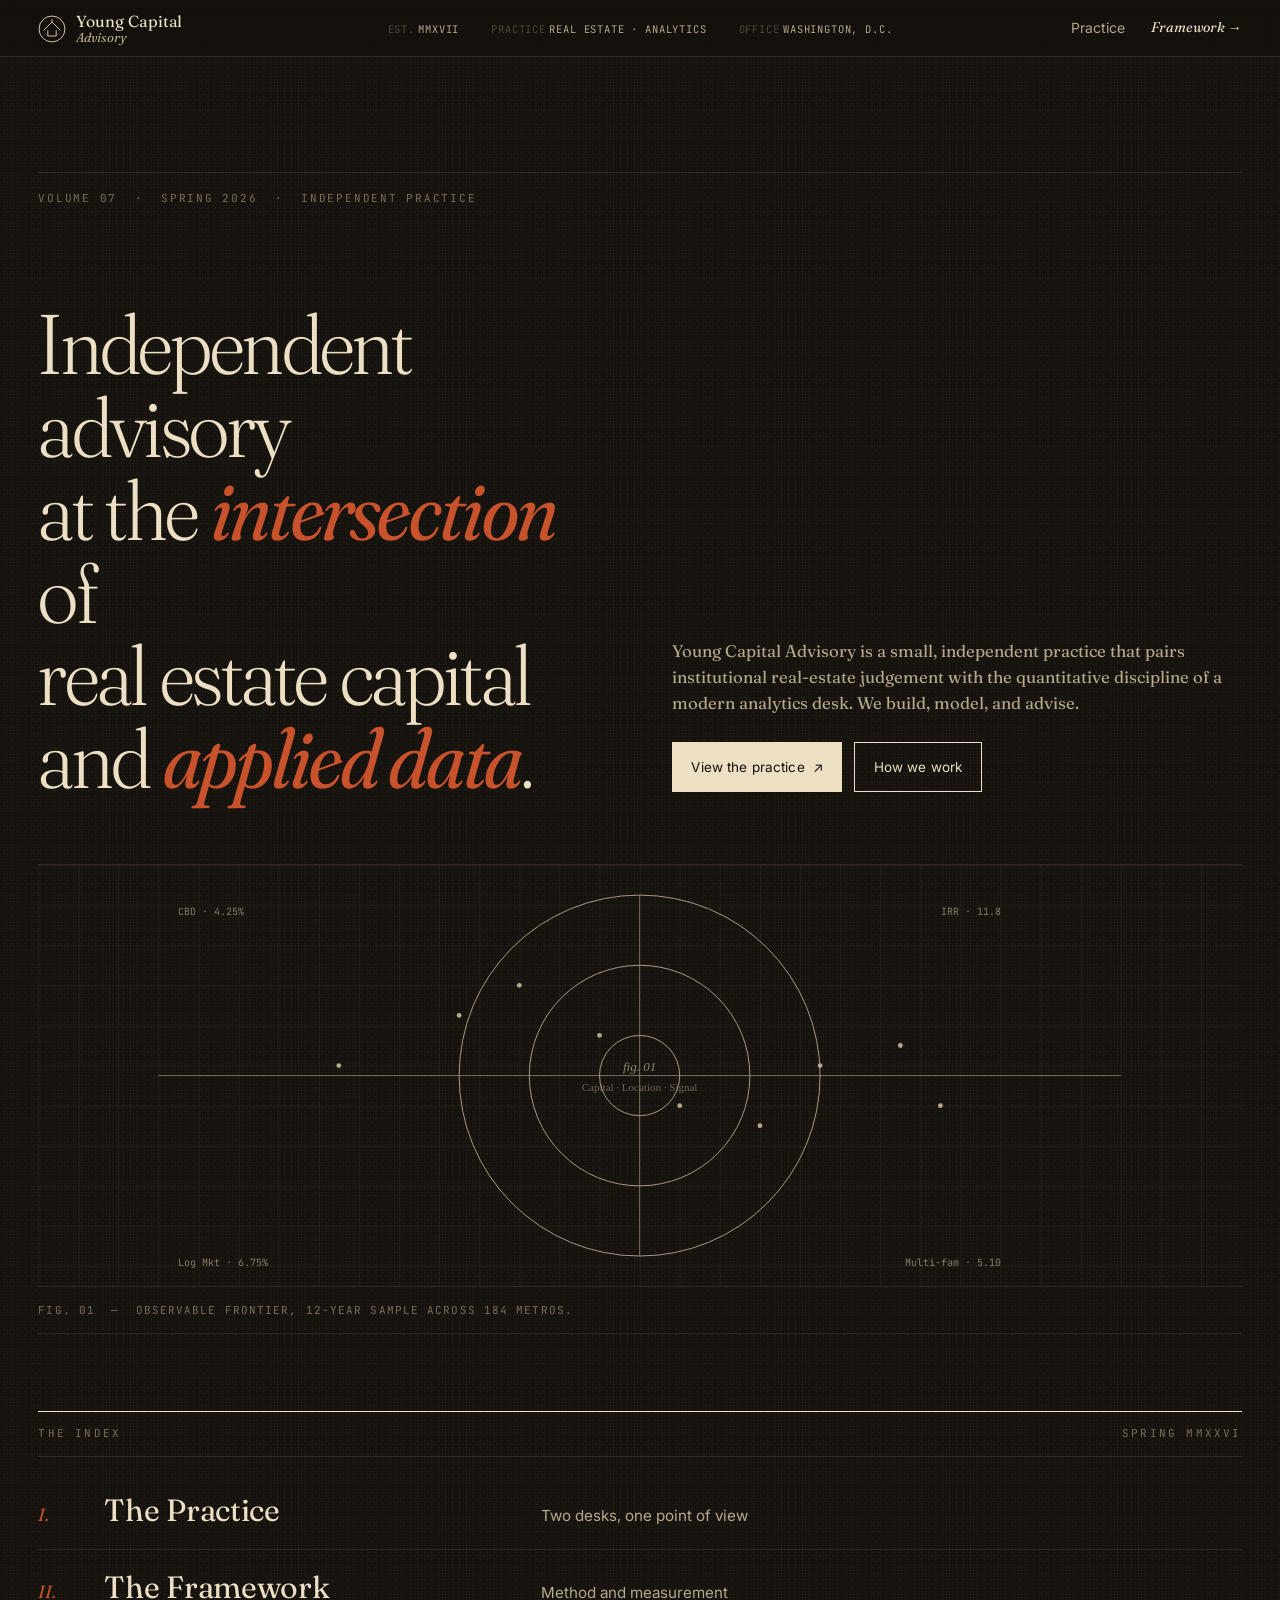
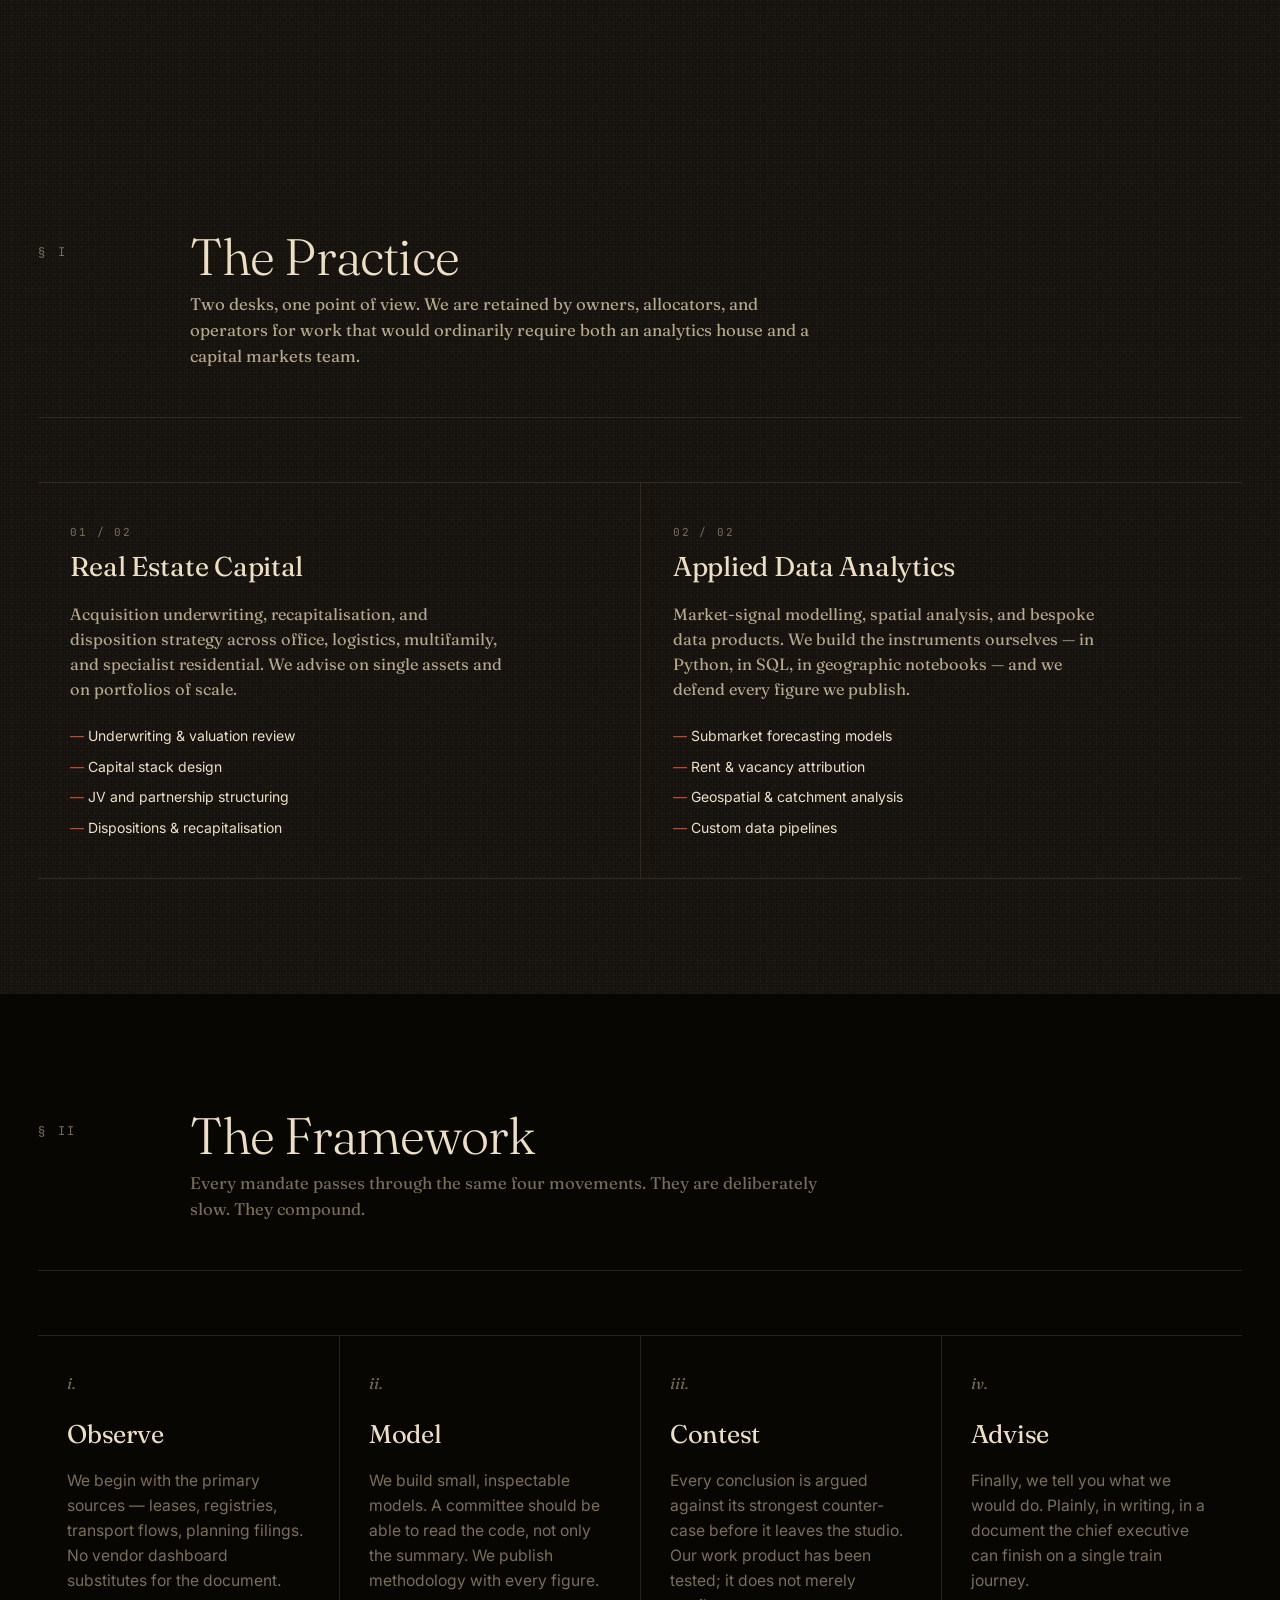
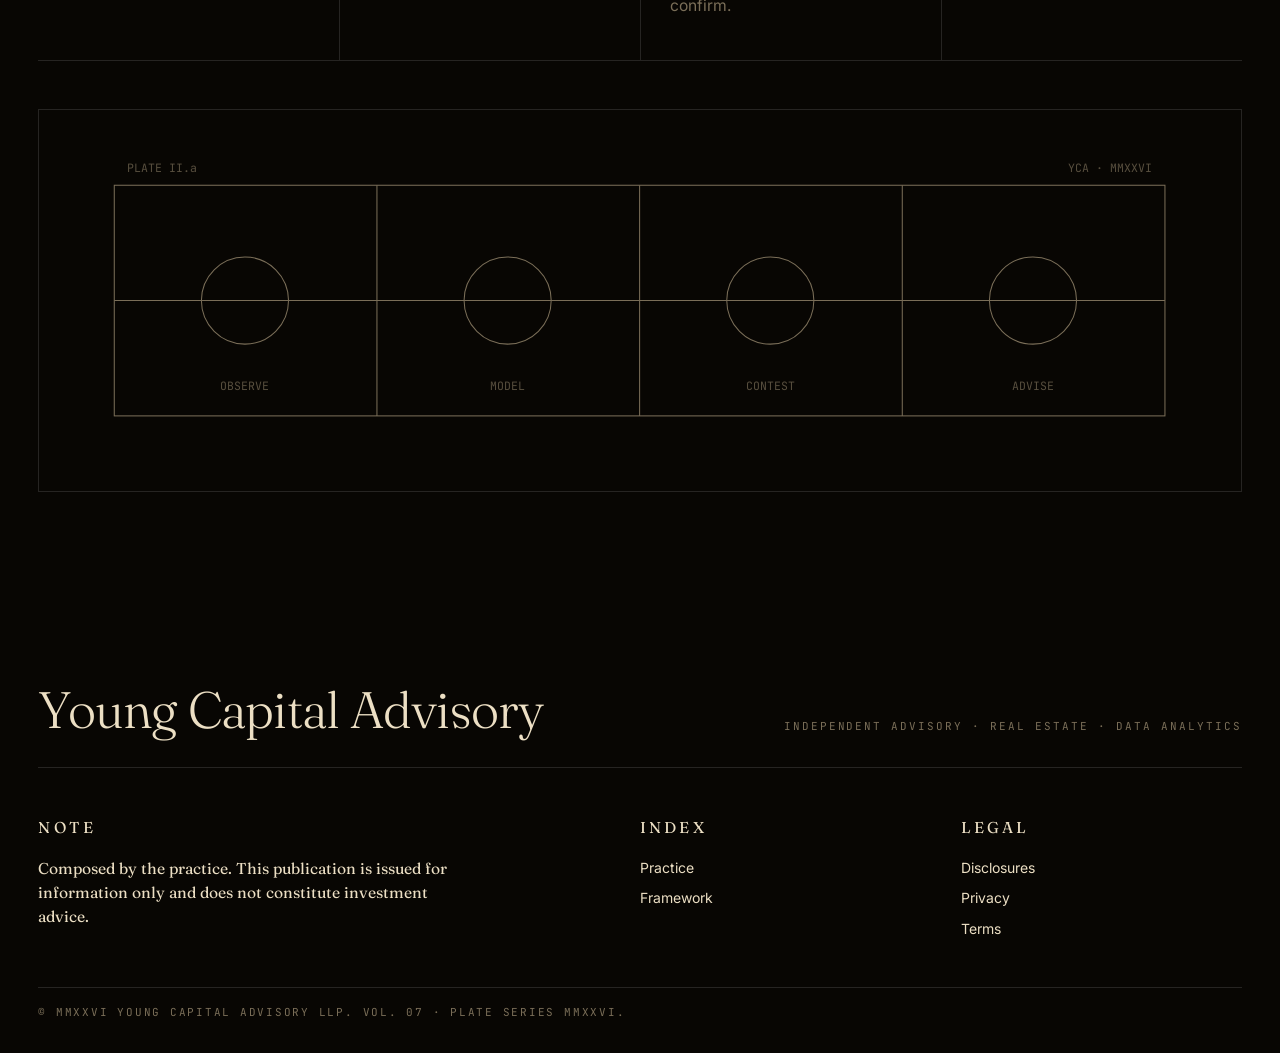
==== commit 655ae3a7: "Update masthead office from New York · London to Washington, D.C. https://claude.ai/code/session_01F" ====
--- a/public/index.html
+++ b/public/index.html
@@ -31,7 +31,7 @@
     <dl class="masthead__meta">
       <div><dt>Est.</dt><dd>MMXVII</dd></div>
       <div><dt>Practice</dt><dd>Real Estate · Analytics</dd></div>
-      <div><dt>Offices</dt><dd>New York · London</dd></div>
+      <div><dt>Office</dt><dd>Washington, D.C.</dd></div>
     </dl>
     <nav class="masthead__nav" aria-label="Primary">
       <a href="#practice">Practice</a>
